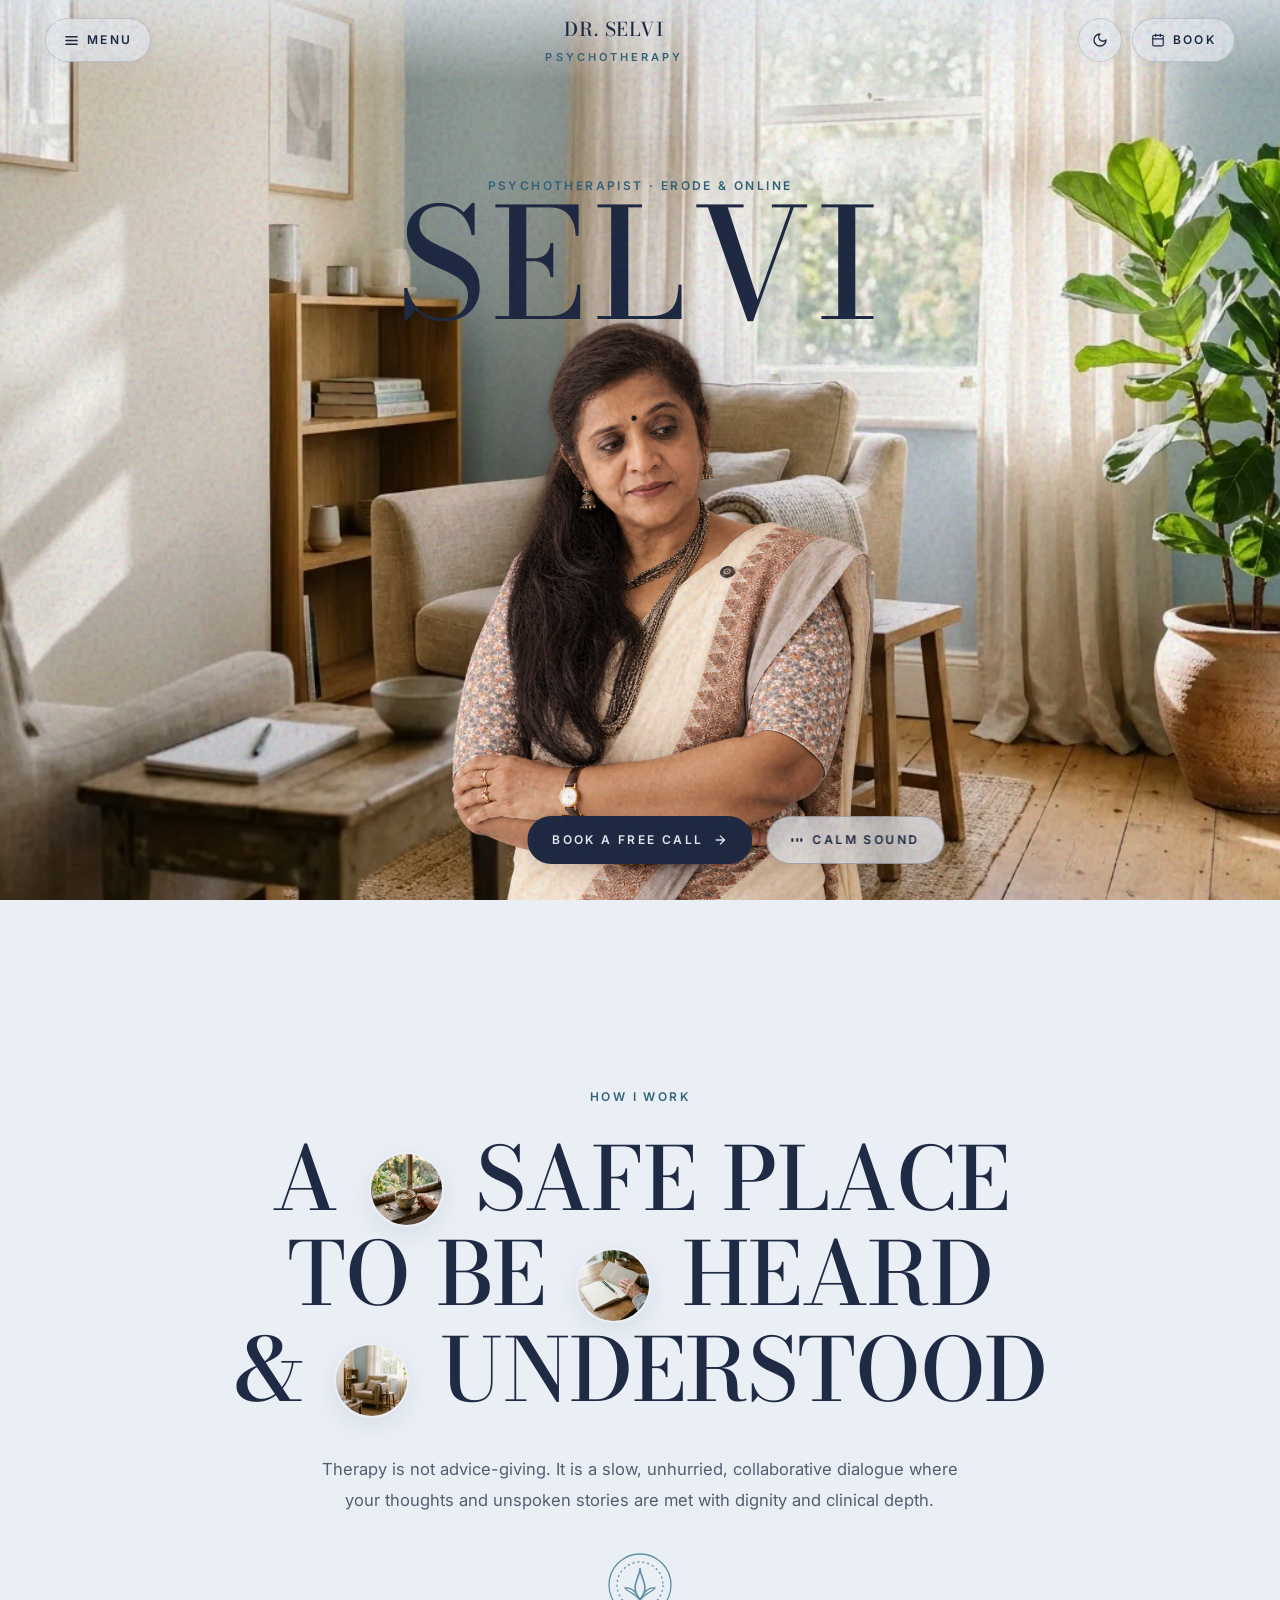
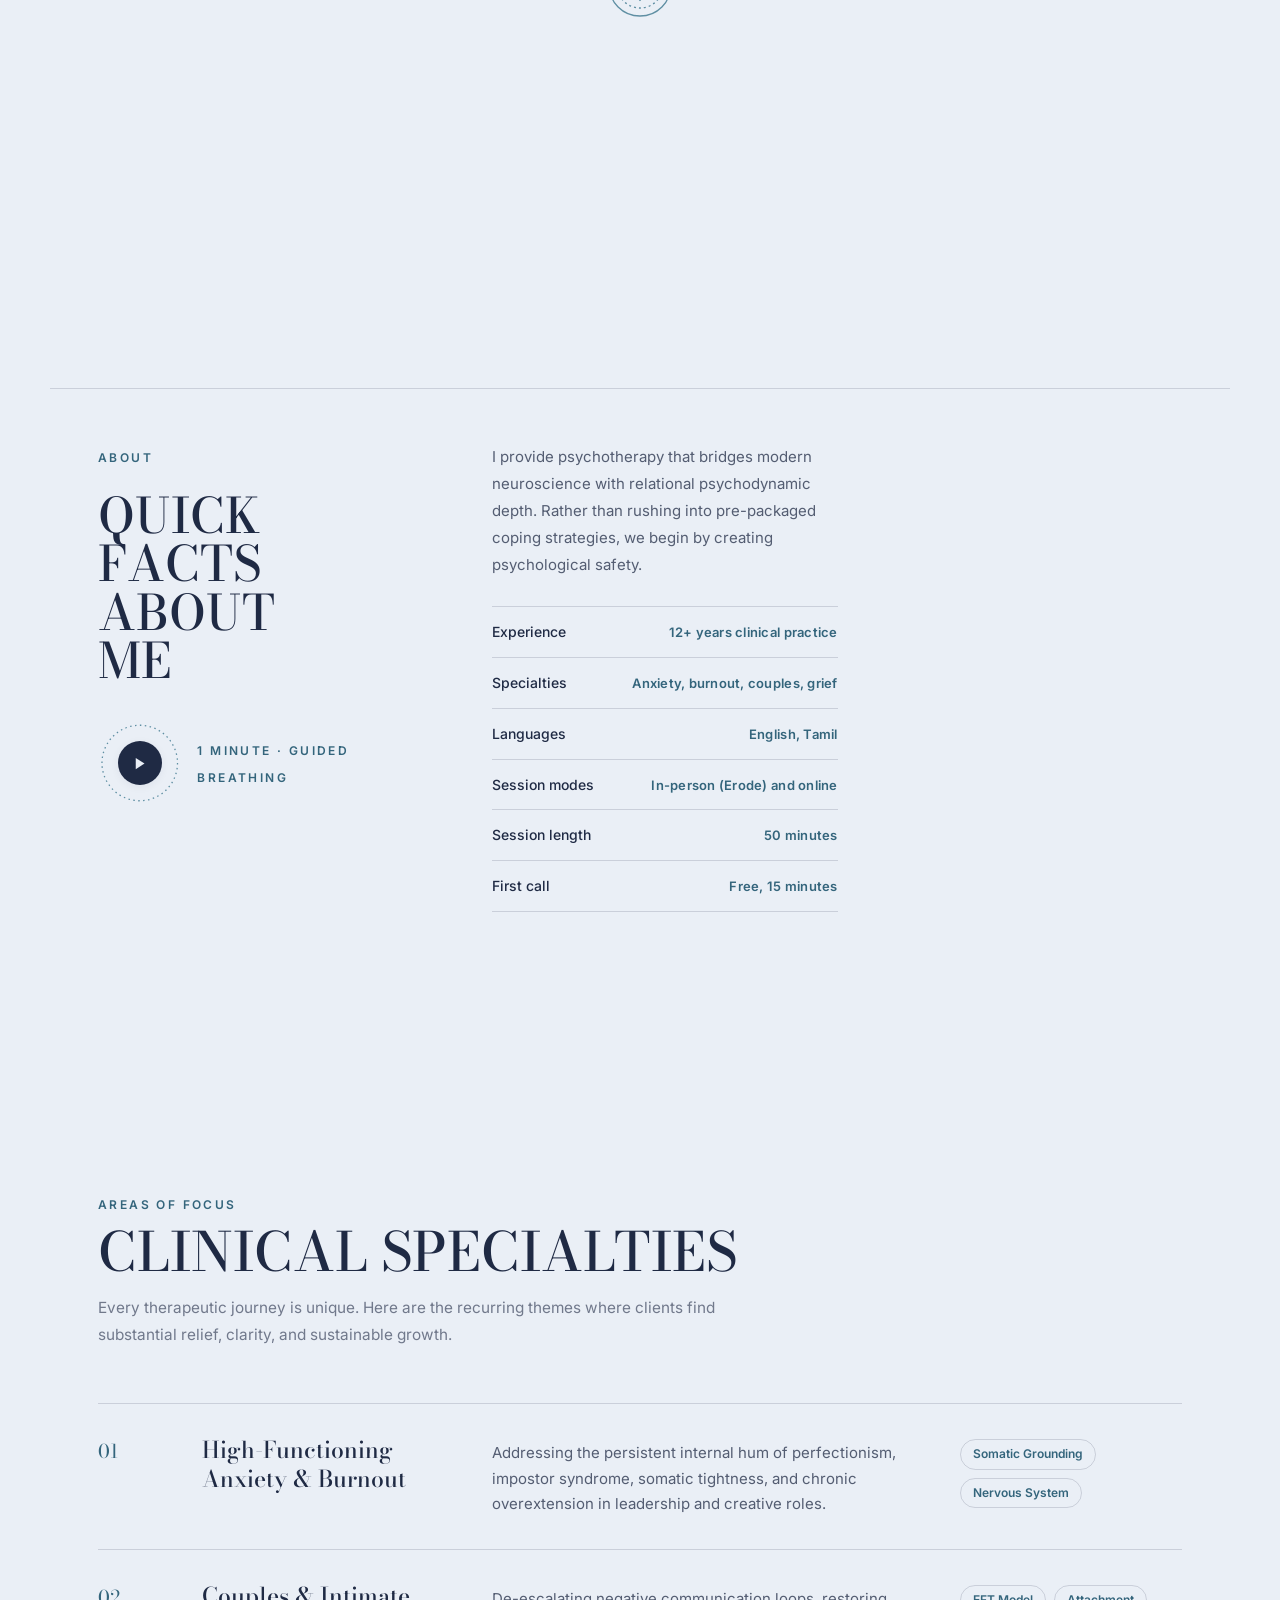
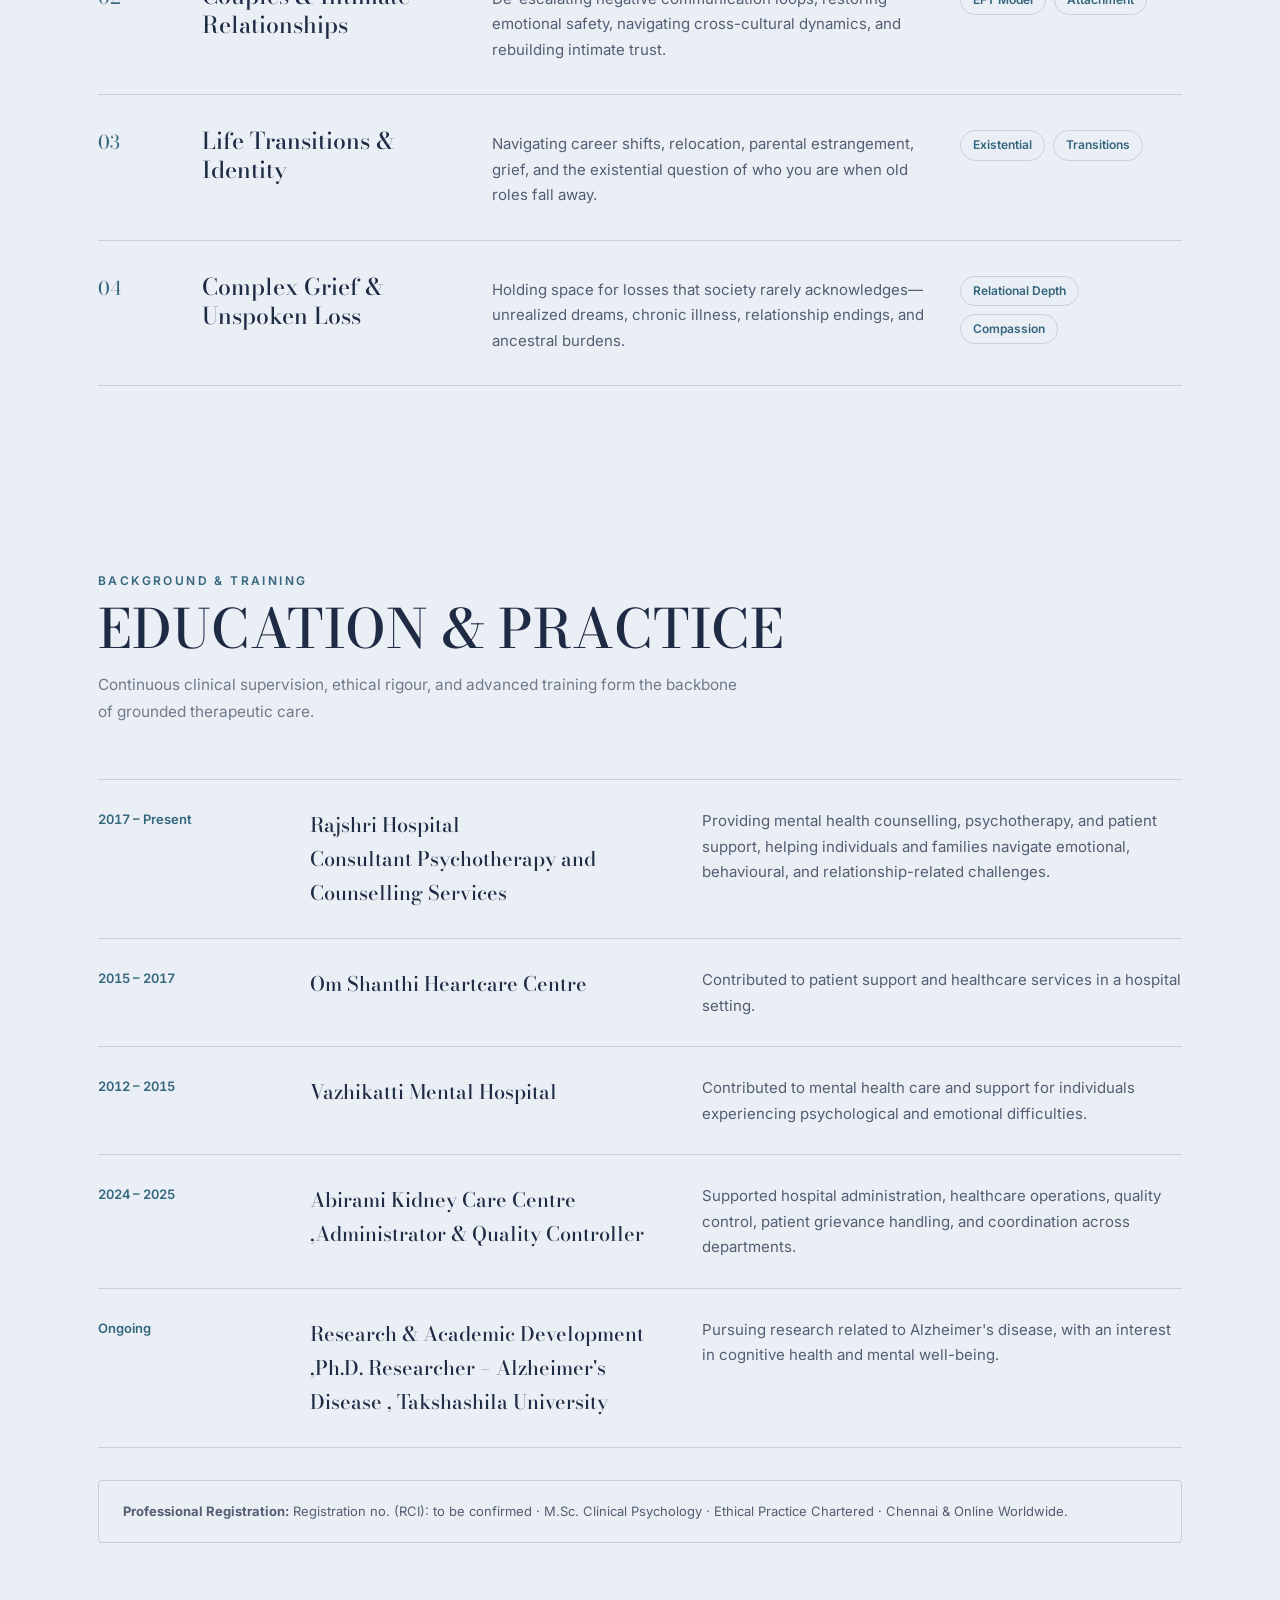
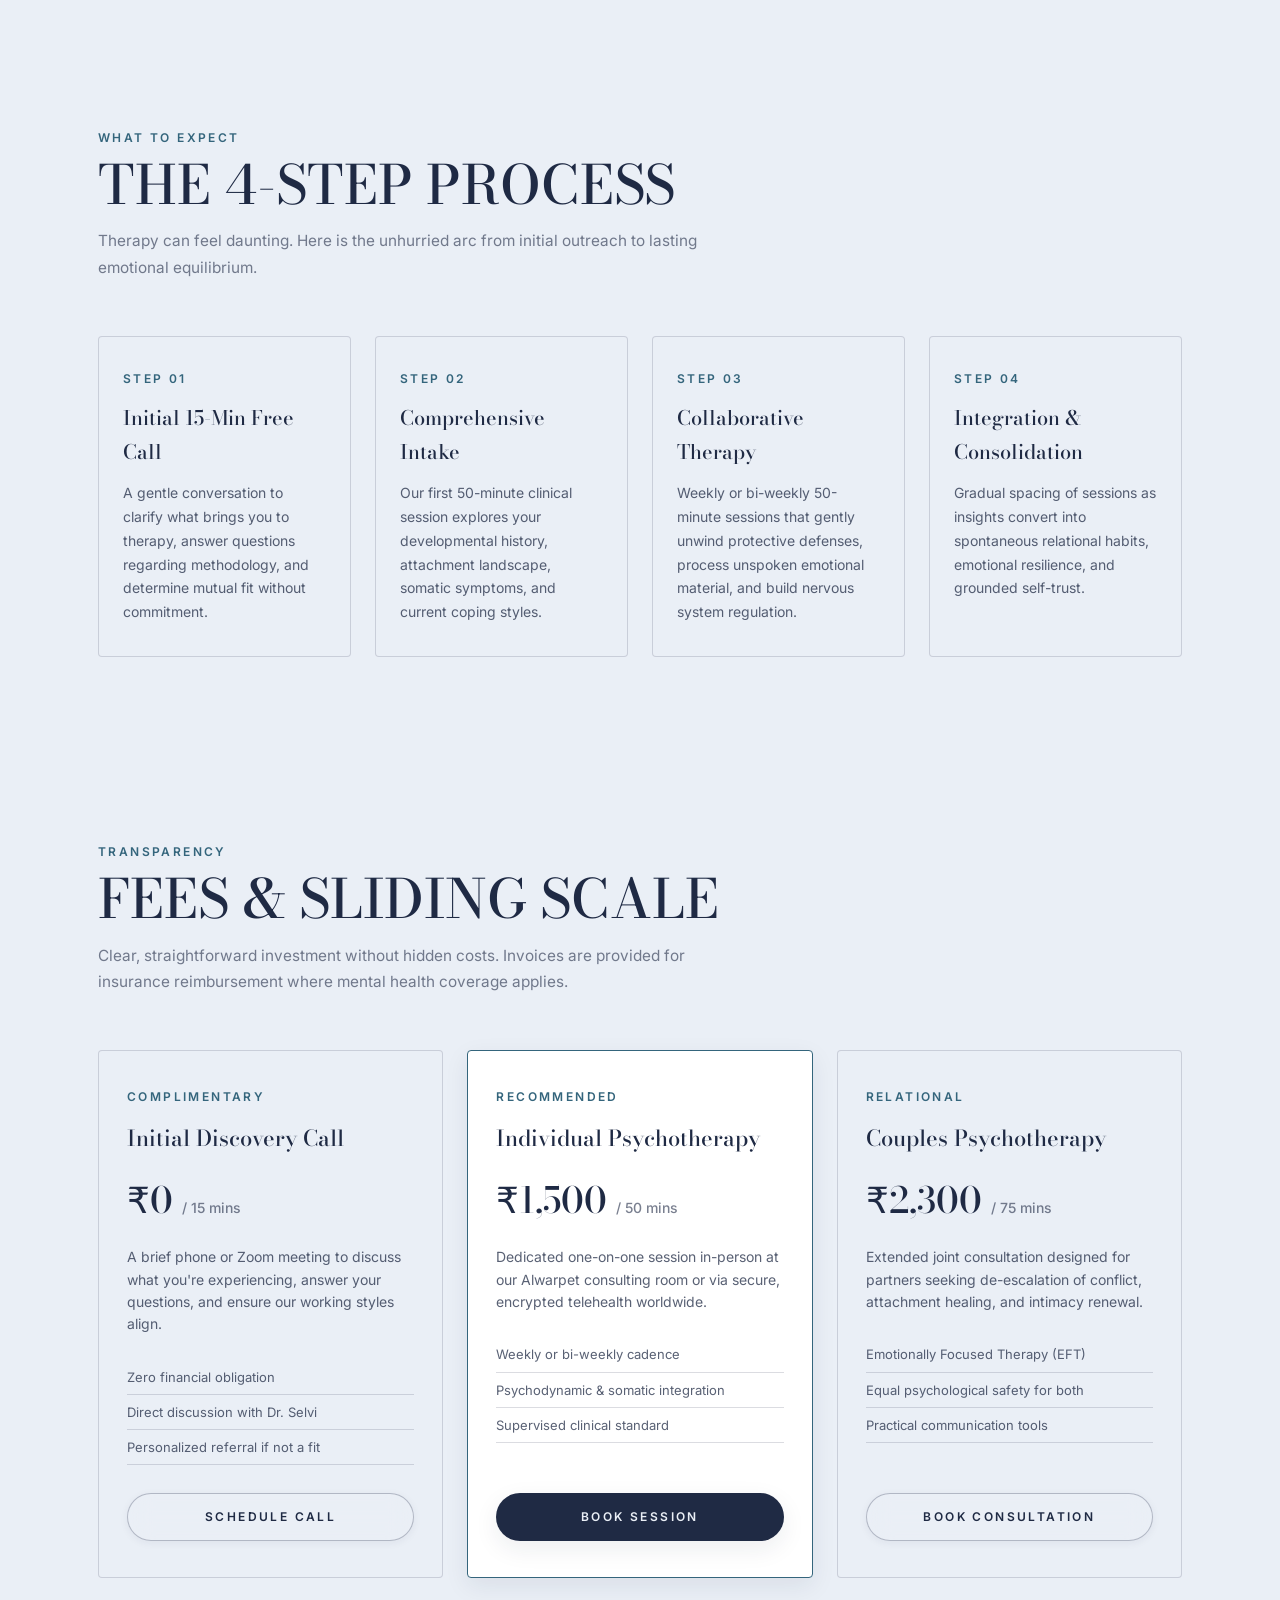
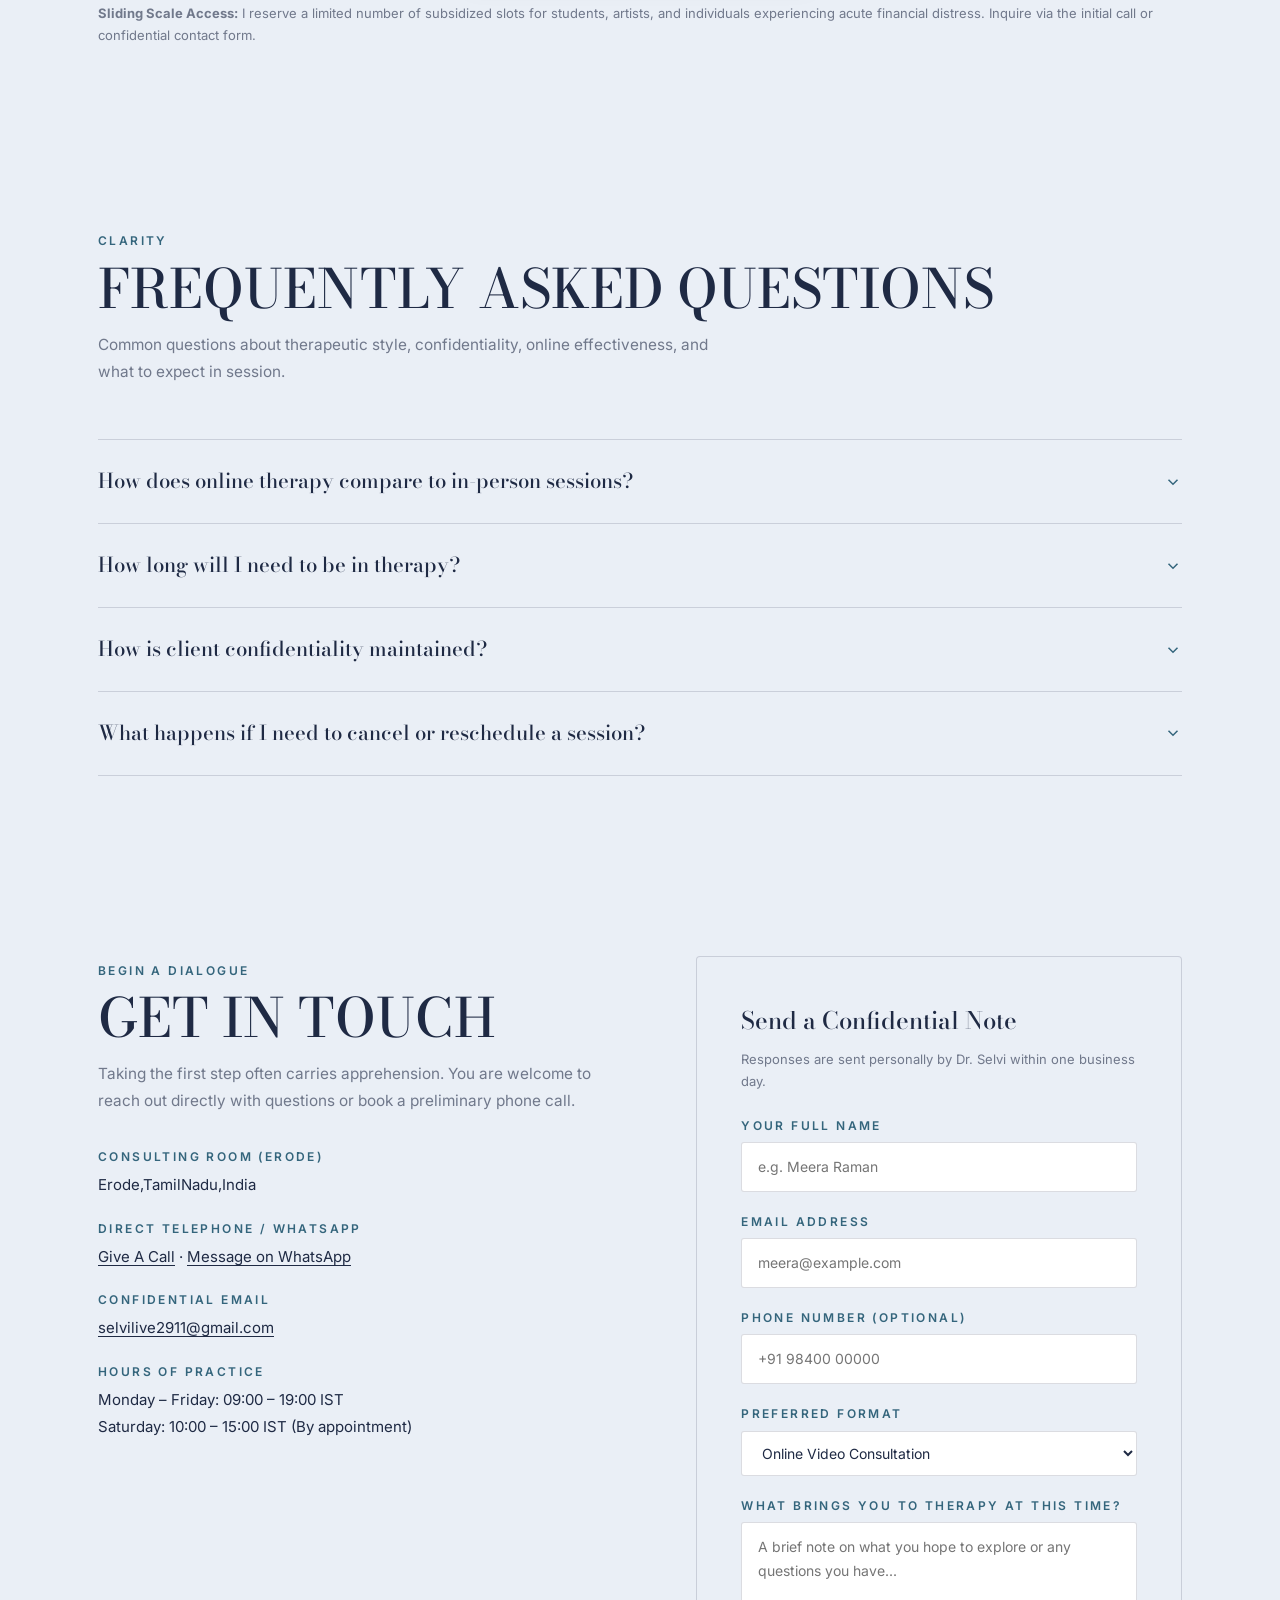
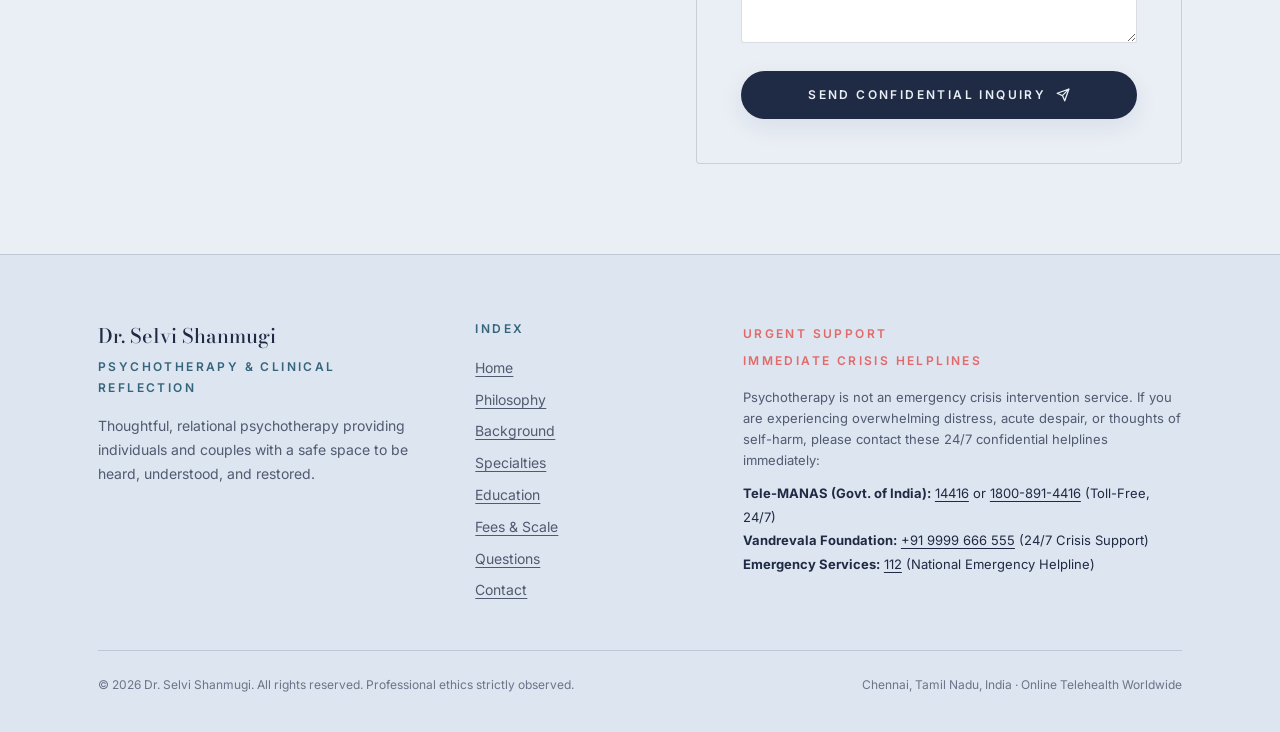
==== index.html @ 4a8eba1c "first commit" ====
<!doctype html>
<html lang="en" data-theme="light">
  <head>
    <meta charset="UTF-8" />
    <meta name="viewport" content="width=device-width, initial-scale=1.0, viewport-fit=cover" />
    <title>Dr. Selvi · Psychotherapy (Erode and Online)</title>
    <meta name="description" content="A quiet room to think out loud. Relational, contemplative psychotherapy in Erode and online worldwide. Dr. Selvi, M.Sc. Clinical Psychology." />
    <link rel="canonical" href="https://shanmugitherapy.com/" />
    
    <!-- Inline Flash-Prevention & No-JS Guard -->
    <script>
      (function() {
        try {
          var saved = localStorage.getItem('shanmugi_theme');
          var theme = saved || (window.matchMedia('(prefers-color-scheme: dark)').matches ? 'dark' : 'light');
          document.documentElement.setAttribute('data-theme', theme);
          document.documentElement.classList.add('js');
        } catch (e) {
          document.documentElement.setAttribute('data-theme', 'light');
          document.documentElement.classList.add('js');
        }
      })();
    </script>

    <!-- Theme Color Sync -->
    <meta name="theme-color" content="#EAEFF6" />

    <!-- Open Graph & Social Cards (Absolute URLs for Production Previewers) -->
    <meta property="og:title" content="Dr. Selvi · Psychotherapy (Erode &amp; Online)" />
    <meta property="og:description" content="A quiet room to think out loud. Psychotherapy in Erode and Online worldwide." />
    <meta property="og:type" content="website" />
    <meta property="og:url" content="https://shanmugitherapy.com/" />
    <meta property="og:image" content="https://shanmugitherapy.com/assets/images/hero-room.jpg" />
    <meta name="twitter:card" content="summary_large_image" />
    <meta name="twitter:title" content="Dr. Selvi · Psychotherapy (Erode &amp; Online)" />
    <meta name="twitter:description" content="A quiet room to think out loud. Psychotherapy in Erode and Online worldwide." />
    <meta name="twitter:image" content="https://shanmugitherapy.com/assets/images/hero-room.jpg" />

    <!-- High-Resolution SVG Favicon -->
    <link rel="icon" type="image/svg+xml" href="data:image/svg+xml,%3Csvg xmlns='http://www.w3.org/2000/svg' viewBox='0 0 64 64'%3E%3Crect width='64' height='64' rx='16' fill='%231F2A44'/%3E%3Ccircle cx='32' cy='32' r='20' stroke='%2334657C' stroke-width='2' fill='none'/%3E%3Cpath d='M32 18 C32 26 24 32 32 44 C40 32 32 26 32 18 Z' fill='%235F8FA3'/%3E%3C/svg%3E" />
    <link rel="manifest" href="manifest.json" />

    <!-- Typography: Bodoni Moda (Optical Size 11) & Inter -->
    <link rel="preconnect" href="https://fonts.googleapis.com" />
    <link rel="preconnect" href="https://fonts.gstatic.com" crossorigin />
    <link href="https://fonts.googleapis.com/css2?family=Bodoni+Moda:ital,opsz,wght@0,6..96,500;0,6..96,600;0,6..96,700;1,6..96,500&family=Inter:wght@400;500;600;700&display=swap" rel="stylesheet" />

    <!-- Main Mobile-First Editorial Stylesheet (Relative Path for Netlify & GitHub Pages) -->
    <link rel="stylesheet" href="css/style.css" />

    <!-- Schema.org JSON-LD Structured Data for MedicalBusiness / Physician -->
    <script type="application/ld+json">
    {
      "@context": "https://schema.org",
      "@type": ["MedicalBusiness", "Physician"],
      "name": "Dr. Selvi Shanmugi - Psychotherapy Practice",
      "image": "https://shanmugitherapy.com/assets/images/portrait-tall.jpg",
      "telephone": "+919840123456",
      "email": "dr.selvi@shanmugitherapy.com",
      "address": {
        "@type": "PostalAddress",
        "streetAddress": "Suite 4B, The Amethyst Enclave, TTK Road, Alwarpet",
        "addressLocality": "Chennai",
        "addressRegion": "Tamil Nadu",
        "postalCode": "600018",
        "addressCountry": "IN"
      },
      "priceRange": "$$",
      "medicalSpecialty": ["ClinicalPsychology", "Psychotherapy"],
      "openingHours": "Mo-Fr 09:00-19:00, Sa 10:00-15:00",
      "description": "Quiet wellness magazine editorial portfolio for Dr. Selvi Shanmugi, M.Sc. Clinical Psychology. Thoughtful psychotherapy in Chennai and online."
    }
    </script>
  </head>
  <body>
    <!-- Fixed Noise Texture Overlay (Disabled on mobile) -->
    <div class="site-grain-overlay" aria-hidden="true"></div>

    <!-- Accessibility Skip Link -->
    <a href="#main-content" class="skip-link">Skip to main content</a>

    <!-- Main Page Layout Wrapper -->
    <div class="site-wrapper" id="site-wrapper">

      <!-- ====================================================================
           1 · HERO VIEWPORT
           Nav and Bottom Actions are direct children of the viewport (never cropped)
           ==================================================================== -->
      <header class="hero-viewport" id="hero">
        
        <!-- Pinned Top Navigation (Always inside visible viewport) -->
        <nav class="hero-nav" aria-label="Primary Navigation">
          <a href="#menu-modal" class="hero-nav-btn js-open-menu" aria-label="Open Navigation Menu">
            <svg width="15" height="15" viewBox="0 0 24 24" fill="none" stroke="currentColor" stroke-width="2.2" stroke-linecap="round" aria-hidden="true">
              <line x1="3" y1="12" x2="21" y2="12"></line>
              <line x1="3" y1="6" x2="21" y2="6"></line>
              <line x1="3" y1="18" x2="21" y2="18"></line>
            </svg>
            <span>MENU</span>
          </a>

          <a href="#hero" class="hero-nav-brand" aria-label="Dr. Selvi Psychotherapy Home">
            <span class="brand-name">Dr. Selvi</span>
            <span class="brand-sub">PSYCHOTHERAPY</span>
          </a>

          <div class="hero-nav-right">
            <!-- Dark Mode Toggle Button -->
            <button class="theme-toggle-btn js-theme-toggle" aria-label="Toggle Dark Paper Mode" title="Toggle theme">
              <svg width="16" height="16" viewBox="0 0 24 24" fill="none" stroke="currentColor" stroke-width="2" stroke-linecap="round" stroke-linejoin="round" aria-hidden="true">
                <path d="M12 3a6 6 0 0 0 9 9 9 9 0 1 1-9-9Z"></path>
              </svg>
            </button>

            <!-- Book Consultation Trigger -->
            <a href="#booking-modal" class="hero-nav-btn js-open-booking" aria-label="Schedule a Consultation">
              <svg width="14" height="14" viewBox="0 0 24 24" fill="none" stroke="currentColor" stroke-width="2" stroke-linecap="round" stroke-linejoin="round" aria-hidden="true">
                <rect width="18" height="18" x="3" y="4" rx="2" ry="2"></rect>
                <line x1="16" y1="2" x2="16" y2="6"></line>
                <line x1="8" y1="2" x2="8" y2="6"></line>
                <line x1="3" y1="10" x2="21" y2="10"></line>
              </svg>
              <span>BOOK</span>
            </a>
          </div>
        </nav>

        <!-- Art-Directed Stage (2688:1520 Ratio, Three Layers Only) -->
        <div class="hero-stage" id="hero-stage">
          
          <!-- Layer 1: Background Room Photo + Bottom Melt Gradient -->
          <div class="hero-photo-layer" id="hero-photo">
            <picture class="hero-bg-picture">
              <!-- Mobile WebP crops (480w, 768w) with explicit sizes for maximum performance -->
              <source
                media="(max-width: 768px)"
                type="image/webp"
                srcset="assets/images/hero-room-480.webp 480w, assets/images/hero-room-mobile.webp 768w"
                sizes="(max-width: 480px) 100vw, 100vw"
              />
              <!-- Mobile JPEG fallbacks (480w, 768w) with explicit sizes -->
              <source
                media="(max-width: 768px)"
                type="image/jpeg"
                srcset="assets/images/hero-room-480.jpg 480w, assets/images/hero-room-mobile.jpg 768w"
                sizes="(max-width: 480px) 100vw, 100vw"
              />
              <!-- Modern desktop WebP format (96KB vs 744KB JPEG) -->
              <source
                type="image/webp"
                srcset="assets/images/hero-room.webp 1376w"
                sizes="100vw"
              />
              <!-- Responsive desktop & mobile JPEG fallback with srcset and sizes -->
              <img
                src="assets/images/hero-room.jpg"
                srcset="assets/images/hero-room-480.jpg 480w, assets/images/hero-room-mobile.jpg 768w, assets/images/hero-room.jpg 1376w"
                sizes="(max-width: 480px) 100vw, (max-width: 768px) 100vw, 100vw"
                alt="Quiet, sunlit psychotherapy consulting room in Chennai with morning light, linen curtains and plants"
                class="hero-bg-img"
                id="hero-bg-img"
                width="2688"
                height="1520"
                fetchpriority="high"
                decoding="async"
              />
            </picture>
            <!-- Paper-coloured gradient layer that melts into paper on scroll -->
            <div class="hero-melt-gradient" id="hero-melt-gradient" aria-hidden="true"></div>
          </div>

          <!-- Layer 2: Title Block (Top 19%, Centered) -->
          <div class="hero-title-block" id="hero-title-block">
            <span class="hero-title-label">PSYCHOTHERAPIST · ERODE &amp; ONLINE</span>
            <h1 class="hero-display-title" id="hero-title" aria-label="Selvi">
              <span class="hero-char" aria-hidden="true" style="--i:0">S</span><span class="hero-char" aria-hidden="true" style="--i:1">E</span><span class="hero-char" aria-hidden="true" style="--i:2">L</span><span class="hero-char" aria-hidden="true" style="--i:3">V</span><span class="hero-char" aria-hidden="true" style="--i:4">I</span>
            </h1>
          </div>

          <!-- Layer 3: Therapist Cut-out (Left 30%, Top 32%, Width 40% - Using gg.png) -->
          <div class="hero-cutout-layer" id="hero-cutout">
            <picture>
              <source media="(max-width: 760px)" srcset="assets/images/ggg1.png" type="image/png" />
              <source srcset="assets/images/ggg1.png" type="image/png" />
              <img
                src="assets/images/ggg1.png"
                alt="Portrait cut-out of Dr. Selvi seated thoughtfully in her consulting room"
                class="hero-cutout-img"
                id="hero-cutout-img"
                width="801"
                height="967"
                fetchpriority="high"
                onerror="this.onerror=null; this.src='assets/images/ggg1.png';"
              />
            </picture>
          </div>

        </div>

        <!-- Pinned Bottom Actions (Outside stage, siblings inside hero-viewport) -->
        <div class="hero-bottom-actions" id="hero-bottom-actions">
          <a href="#booking-modal" class="btn btn-primary js-open-booking hero-btn-center">
            <span>BOOK A FREE CALL</span>
            <svg width="14" height="14" viewBox="0 0 24 24" fill="none" stroke="currentColor" stroke-width="2.2" stroke-linecap="round" stroke-linejoin="round" aria-hidden="true">
              <path d="M5 12h14"></path>
              <path d="m12 5 7 7-7 7"></path>
            </svg>
          </a>
          <!-- Ambient Sound Button (Opt-in: never autoplay. Desktop button; on phone dock handles it) -->
          <button class="btn btn-secondary btn-calm-sound js-toggle-sound" aria-label="Play peaceful ambient soundscape" title="Play soothing ambient sound">
            <span class="audio-soundwave" aria-hidden="true">
              <span></span>
              <span></span>
              <span></span>
            </span>
            <span class="btn-calm-label">CALM SOUND</span>
          </button>
        </div>
      </header>

      <!-- Main Content Flow -->
      <main id="main-content">

        <!-- ==================================================================
             2 · STATEMENT (Full Viewport, Centred)
             ================================================================== -->
        <section class="statement-viewport" id="statement" aria-label="Statement of Practice">
          <div class="statement-inner">
            <div class="statement-label">
              <span class="label-caps">HOW I WORK</span>
              <h2 class="sr-only">How I Work</h2>
            </div>

            <!-- Uppercase Bodoni Lines with 0.86em Inline Round Photo Pills -->
            <div class="statement-quote-lines" id="stmt-quote" aria-label="A safe place to be heard and understood">
              <div class="statement-line">
                <span class="stmt-text-part" data-text="A">A</span>
                <span class="pill-photo-inline" aria-hidden="true">
                  <img src="assets/images/pill-teacup.jpg" alt="Herbal tea cup by a sunlit window" width="400" height="400" loading="lazy" />
                </span>
                <span class="stmt-text-part" data-text="SAFE PLACE">SAFE PLACE</span>
              </div>
              <div class="statement-line">
                <span class="stmt-text-part" data-text="TO BE">TO BE</span>
                <span class="pill-photo-inline" aria-hidden="true">
                  <img src="assets/images/pill-journal.jpg" alt="Mindfulness journal and fountain pen" width="400" height="400" loading="lazy" />
                </span>
                <span class="stmt-text-part" data-text="HEARD">HEARD</span>
              </div>
              <div class="statement-line">
                <span class="stmt-text-part" data-text="&">&</span>
                <span class="pill-photo-inline" aria-hidden="true">
                  <img src="assets/images/hero-room.jpg" alt="Quiet consulting room" width="400" height="400" loading="lazy" />
                </span>
                <span class="stmt-text-part" data-text="UNDERSTOOD">UNDERSTOOD</span>
              </div>
            </div>

            <p class="statement-caption reveal-fade" id="stmt-caption">
              Therapy is not advice-giving. It is a slow, unhurried, collaborative dialogue where your thoughts and unspoken stories are met with dignity and clinical depth.
            </p>

            <!-- 66px Sea Line Emblem: Double Ring (outer solid, inner dashed) with Lotus Leaf -->
            <div class="emblem-wrapper" id="stmt-emblem">
              <svg class="emblem-ring" viewBox="0 0 66 66" fill="none" stroke="currentColor" stroke-width="1.3" aria-hidden="true">
                <circle cx="33" cy="33" r="31" />
                <circle cx="33" cy="33" r="23" stroke-dasharray="2 3" />
                <path d="M33 16 C33 26 22 34 33 48 C44 34 33 26 33 16 Z" stroke-width="1.6" />
                <path d="M33 48 C27 40 20 40 18 36 C24 35 29 39 33 48 Z" />
                <path d="M33 48 C39 40 46 40 48 36 C42 35 37 39 33 48 Z" />
              </svg>
            </div>
          </div>
        </section>

        <!-- ==================================================================
             3 · QUICK FACTS (Full Viewport, 1180px Column, 3 Columns)
             ================================================================== -->
        <section class="facts-viewport" id="quick-facts" aria-labelledby="facts-title">
          <div class="editorial-container facts-container">
            <div class="facts-grid">
              
              <!-- Left Column: Label, QUICK FACTS ABOUT ME, 84px Play Badge, Caption -->
              <div class="facts-col-left" id="facts-col-left">
                <span class="label-caps">ABOUT</span>
                <h2 class="facts-display-title" id="facts-title" aria-label="Quick facts about me">
                  <span class="word-line" data-text="QUICK">QUICK</span>
                  <span class="word-line" data-text="FACTS">FACTS</span>
                  <span class="word-line" data-text="ABOUT">ABOUT</span>
                  <span class="word-line" data-text="ME">ME</span>
                </h2>

                <div class="breathing-badge-container">
                  <button class="badge-dial-btn" id="start-breathing-badge" aria-label="Open 1-Minute Guided Somatic Breathing Exercise">
                    <!-- 84px Badge with 48 Radial Ticks turning once every 16s -->
                    <svg class="dial-ticks-svg" viewBox="0 0 84 84" fill="none" stroke="currentColor" stroke-width="1.3" aria-hidden="true">
                      <circle cx="42" cy="42" r="38" stroke-dasharray="1.5 3.47" />
                    </svg>
                    <div class="badge-center-play">
                      <svg width="15" height="15" viewBox="0 0 24 24" fill="currentColor" aria-hidden="true">
                        <polygon points="6 3 20 12 6 21 6 3"></polygon>
                      </svg>
                    </div>
                  </button>
                  <div class="badge-caption-box">
                    <span class="badge-caption-label">1 MINUTE · GUIDED BREATHING</span>
                  </div>
                </div>
              </div>

              <!-- Middle Column: 15px Bio Paragraph & Facts Table -->
              <div class="facts-col-middle" id="facts-col-middle">
                <p class="facts-bio-text">
                  I provide psychotherapy that bridges modern neuroscience with relational psychodynamic depth. Rather than rushing into pre-packaged coping strategies, we begin by creating psychological safety.
                </p>

                <div class="facts-table" role="table" aria-label="Practice Quick Facts">
                  <div class="facts-row" role="row">
                    <span class="facts-row-label" role="rowheader">Experience</span>
                    <span class="facts-row-val" role="cell">12+ years clinical practice</span>
                  </div>
                  <div class="facts-row" role="row">
                    <span class="facts-row-label" role="rowheader">Specialties</span>
                    <span class="facts-row-val" role="cell">Anxiety, burnout, couples, grief</span>
                  </div>
                  <div class="facts-row" role="row">
                    <span class="facts-row-label" role="rowheader">Languages</span>
                    <span class="facts-row-val" role="cell">English, Tamil</span>
                  </div>
                  <div class="facts-row" role="row">
                    <span class="facts-row-label" role="rowheader">Session modes</span>
                    <span class="facts-row-val" role="cell">In-person (Erode) and online</span>
                  </div>
                  <div class="facts-row" role="row">
                    <span class="facts-row-label" role="rowheader">Session length</span>
                    <span class="facts-row-val" role="cell">50 minutes</span>
                  </div>
                  <div class="facts-row" role="row">
                    <span class="facts-row-label" role="rowheader">First call</span>
                    <span class="facts-row-val" role="cell">Free, 15 minutes</span>
                  </div>
                </div>
              </div>

              <!-- Right Column: Tall 2:3 Portrait with Scroll Parallax (±7%) -->
              <div class="facts-col-right" id="facts-col-right">
                <div class="portrait-frame-2x3" id="facts-portrait-frame">
                  <picture class="facts-portrait-picture">
                    <source
                      media="(max-width: 768px)"
                      type="image/jpeg"
                      srcset="assets/images/mm.jpeg 450w"
                      sizes="(max-width: 768px) 100vw, 440px"
                    />
                    <source
                      type="image/webp"
                      srcset="assets/images/mm.jpeg 450w, assets/images/mm.jpeg 848w"
                      sizes="(max-width: 768px) 100vw, (max-width: 1024px) 50vw, 440px"
                    />
                    <img
                      src="assets/images/mm.jpeg"
                      srcset="assets/images/mm.jpeg 450w, assets/images/mm.jpeg 848w"
                      sizes="(max-width: 768px) 100vw, (max-width: 1024px) 50vw, 440px"
                      alt="Dr. Selvi Shanmugi seated in her tranquil consulting library in Erode"
                      class="portrait-img-2x3"
                      id="facts-portrait-img"
                      width="848"
                      height="1272"
                      loading="lazy"
                      decoding="async"
                    />
                  </picture>
                </div>
              </div>

            </div>
          </div>
        </section>

        <!-- ==================================================================
             4 · CLINICAL SPECIALTIES
             ================================================================== -->
        <section class="editorial-section" id="specialties" aria-labelledby="specialties-title">
          <div class="editorial-container">
            <div class="section-header-editorial reveal-fade">
              <span class="label-caps">AREAS OF FOCUS</span>
              <h2 class="section-headline" id="specialties-title">CLINICAL SPECIALTIES</h2>
              <p class="section-subtext">
                Every therapeutic journey is unique. Here are the recurring themes where clients find substantial relief, clarity, and sustainable growth.
              </p>
            </div>

            <div class="specialties-list">
              
              <article class="specialty-item reveal-fade">
                <span class="specialty-num">01</span>
                <h3 class="specialty-title">High-Functioning Anxiety & Burnout</h3>
                <p class="specialty-body">
                  Addressing the persistent internal hum of perfectionism, impostor syndrome, somatic tightness, and chronic overextension in leadership and creative roles.
                </p>
                <div class="specialty-tags">
                  <span class="specialty-tag">Somatic Grounding</span>
                  <span class="specialty-tag">Nervous System</span>
                </div>
              </article>

              <article class="specialty-item reveal-fade">
                <span class="specialty-num">02</span>
                <h3 class="specialty-title">Couples & Intimate Relationships</h3>
                <p class="specialty-body">
                  De-escalating negative communication loops, restoring emotional safety, navigating cross-cultural dynamics, and rebuilding intimate trust.
                </p>
                <div class="specialty-tags">
                  <span class="specialty-tag">EFT Model</span>
                  <span class="specialty-tag">Attachment</span>
                </div>
              </article>

              <article class="specialty-item reveal-fade">
                <span class="specialty-num">03</span>
                <h3 class="specialty-title">Life Transitions & Identity</h3>
                <p class="specialty-body">
                  Navigating career shifts, relocation, parental estrangement, grief, and the existential question of who you are when old roles fall away.
                </p>
                <div class="specialty-tags">
                  <span class="specialty-tag">Existential</span>
                  <span class="specialty-tag">Transitions</span>
                </div>
              </article>

              <article class="specialty-item reveal-fade">
                <span class="specialty-num">04</span>
                <h3 class="specialty-title">Complex Grief & Unspoken Loss</h3>
                <p class="specialty-body">
                  Holding space for losses that society rarely acknowledges—unrealized dreams, chronic illness, relationship endings, and ancestral burdens.
                </p>
                <div class="specialty-tags">
                  <span class="specialty-tag">Relational Depth</span>
                  <span class="specialty-tag">Compassion</span>
                </div>
              </article>

            </div>
          </div>
        </section>

        <!-- ==================================================================
             5 · EDUCATION, CREDENTIALS & PRACTICE
             ================================================================== -->
        <section class="editorial-section" id="credentials" aria-labelledby="credentials-title">
          <div class="editorial-container">
            <div class="section-header-editorial reveal-fade">
              <span class="label-caps">BACKGROUND & TRAINING</span>
              <h2 class="section-headline" id="credentials-title">EDUCATION & PRACTICE</h2>
              <p class="section-subtext">
                Continuous clinical supervision, ethical rigour, and advanced training form the backbone of grounded therapeutic care.
              </p>
            </div>

            <div class="timeline-list">
              
              <div class="timeline-row reveal-fade">
                <span class="timeline-year">2017 – Present</span>
                <h3 class="timeline-title">Rajshri Hospital <p>Consultant Psychotherapy and Counselling Services</p></h3>
                <p class="timeline-desc">
                  Providing mental health counselling, psychotherapy, and patient support, helping individuals and families navigate emotional, behavioural, and relationship-related challenges. </p>
              </div>

              <div class="timeline-row reveal-fade">
                <span class="timeline-year">2015 – 2017</span>
                <h3 class="timeline-title">Om Shanthi Heartcare Centre </h3>
                <p class="timeline-desc">Contributed to patient support and healthcare services in a hospital setting.
                </p>
              </div>

              <div class="timeline-row reveal-fade">
                <span class="timeline-year">2012 – 2015</span>
                <h3 class="timeline-title">Vazhikatti Mental Hospital</h3>
                <p class="timeline-desc">
                 Contributed to mental health care and support for individuals experiencing psychological and emotional difficulties.
                </p>
              </div>

              <div class="timeline-row reveal-fade">
                <span class="timeline-year">2024 – 2025</span>
                <h3 class="timeline-title">Abirami Kidney Care Centre ,Administrator & Quality Controller </h3>
                <p class="timeline-desc">
                 Supported hospital administration, healthcare operations, quality control, patient grievance handling, and coordination across departments.
                </p>
              </div>

              <div class="timeline-row reveal-fade">
                <span class="timeline-year">Ongoing</span>
                <h3 class="timeline-title">Research & Academic Development ,Ph.D. Researcher – Alzheimer's Disease ,
Takshashila University</h3>
                <p class="timeline-desc">
                  Pursuing research related to Alzheimer's disease, with an interest in cognitive health and mental well-being.
              </div>

            </div>

            <!-- Registration number line placeholder clearly marked to be confirmed -->
            <div class="credentials-disclaimer reveal-fade">
              <strong>Professional Registration:</strong> Registration no. (RCI): <!-- TODO: confirm with Dr. Selvi --> to be confirmed · M.Sc. Clinical Psychology · Ethical Practice Chartered · Chennai & Online Worldwide.
            </div>
          </div>
        </section>

        <!-- ==================================================================
             6 · 4-STEP PROCESS
             ================================================================== -->
        <section class="editorial-section" id="how-it-works" aria-labelledby="process-title">
          <div class="editorial-container">
            <div class="section-header-editorial reveal-fade">
              <span class="label-caps">WHAT TO EXPECT</span>
              <h2 class="section-headline" id="process-title">THE 4-STEP PROCESS</h2>
              <p class="section-subtext">
                Therapy can feel daunting. Here is the unhurried arc from initial outreach to lasting emotional equilibrium.
              </p>
            </div>

            <div class="process-grid">
              
              <div class="process-step-card reveal-fade">
                <div class="process-step-num">Step 01</div>
                <h3 class="process-step-title">Initial 15-Min Free Call</h3>
                <p class="process-step-body">
                  A gentle conversation to clarify what brings you to therapy, answer questions regarding methodology, and determine mutual fit without commitment.
                </p>
              </div>

              <div class="process-step-card reveal-fade">
                <div class="process-step-num">Step 02</div>
                <h3 class="process-step-title">Comprehensive Intake</h3>
                <p class="process-step-body">
                  Our first 50-minute clinical session explores your developmental history, attachment landscape, somatic symptoms, and current coping styles.
                </p>
              </div>

              <div class="process-step-card reveal-fade">
                <div class="process-step-num">Step 03</div>
                <h3 class="process-step-title">Collaborative Therapy</h3>
                <p class="process-step-body">
                  Weekly or bi-weekly 50-minute sessions that gently unwind protective defenses, process unspoken emotional material, and build nervous system regulation.
                </p>
              </div>

              <div class="process-step-card reveal-fade">
                <div class="process-step-num">Step 04</div>
                <h3 class="process-step-title">Integration & Consolidation</h3>
                <p class="process-step-body">
                  Gradual spacing of sessions as insights convert into spontaneous relational habits, emotional resilience, and grounded self-trust.
                </p>
              </div>

            </div>
          </div>
        </section>

        <!-- ==================================================================
             7 · FEES & SLIDING SCALE
             ================================================================== -->
        <section class="editorial-section" id="fees" aria-labelledby="fees-title">
          <div class="editorial-container">
            <div class="section-header-editorial reveal-fade">
              <span class="label-caps">TRANSPARENCY</span>
              <h2 class="section-headline" id="fees-title">FEES & SLIDING SCALE</h2>
              <p class="section-subtext">
                Clear, straightforward investment without hidden costs. Invoices are provided for insurance reimbursement where mental health coverage applies.
              </p>
            </div>

            <div class="fees-grid">
              
              <div class="fee-card reveal-fade">
                <span class="fee-badge">COMPLIMENTARY</span>
                <h3 class="fee-title">Initial Discovery Call</h3>
                <div class="fee-amount">₹0 <span class="fee-period">/ 15 mins</span></div>
                <p class="fee-desc">
                  A brief phone or Zoom meeting to discuss what you're experiencing, answer your questions, and ensure our working styles align.
                </p>
                <ul class="fee-perks">
                  <li>Zero financial obligation</li>
                  <li>Direct discussion with Dr. Selvi</li>
                  <li>Personalized referral if not a fit</li>
                </ul>
                <a href="#booking-modal" class="btn btn-secondary js-open-booking" style="width: 100%; margin-top: auto;">Schedule Call</a>
              </div>

              <div class="fee-card fee-card-featured reveal-fade">
                <span class="fee-badge fee-badge-accent">RECOMMENDED</span>
                <h3 class="fee-title">Individual Psychotherapy</h3>
                <div class="fee-amount">₹1,500 <span class="fee-period">/ 50 mins</span></div>
                <p class="fee-desc">
                  Dedicated one-on-one session in-person at our Alwarpet consulting room or via secure, encrypted telehealth worldwide.
                </p>
                <ul class="fee-perks">
                  <li>Weekly or bi-weekly cadence</li>
                  <li>Psychodynamic & somatic integration</li>
                  <li>Supervised clinical standard</li>
                </ul>
                <a href="#booking-modal" class="btn btn-primary js-open-booking" style="width: 100%; margin-top: auto;">Book Session</a>
              </div>

              <div class="fee-card reveal-fade">
                <span class="fee-badge">RELATIONAL</span>
                <h3 class="fee-title">Couples Psychotherapy</h3>
                <div class="fee-amount">₹2,300 <span class="fee-period">/ 75 mins</span></div>
                <p class="fee-desc">
                  Extended joint consultation designed for partners seeking de-escalation of conflict, attachment healing, and intimacy renewal.
                </p>
                <ul class="fee-perks">
                  <li>Emotionally Focused Therapy (EFT)</li>
                  <li>Equal psychological safety for both</li>
                  <li>Practical communication tools</li>
                </ul>
                <a href="#booking-modal" class="btn btn-secondary js-open-booking" style="width: 100%; margin-top: auto;">Book Consultation</a>
              </div>

            </div>

            <div class="sliding-scale-note reveal-fade">
              <strong>Sliding Scale Access:</strong> I reserve a limited number of subsidized slots for students, artists, and individuals experiencing acute financial distress. Inquire via the initial call or confidential contact form.
            </div>
          </div>
        </section>

        <!-- ==================================================================
             8 · FREQUENTLY ASKED QUESTIONS
             ================================================================== -->
        <section class="editorial-section" id="faqs" aria-labelledby="faqs-title">
          <div class="editorial-container">
            <div class="section-header-editorial reveal-fade">
              <span class="label-caps">CLARITY</span>
              <h2 class="section-headline" id="faqs-title">FREQUENTLY ASKED QUESTIONS</h2>
              <p class="section-subtext">
                Common questions about therapeutic style, confidentiality, online effectiveness, and what to expect in session.
              </p>
            </div>

            <div class="faq-accordion">
              
              <details class="faq-item reveal-fade">
                <summary class="faq-trigger">
                  <span>How does online therapy compare to in-person sessions?</span>
                  <svg class="faq-icon-arrow" viewBox="0 0 24 24" fill="none" stroke="currentColor" stroke-width="2" aria-hidden="true">
                    <polyline points="6 9 12 15 18 9"></polyline>
                  </svg>
                </summary>
                <div class="faq-content">
                  <div class="faq-answer-inner">
                    Clinical studies and client experience demonstrate that online psychotherapy delivers comparable therapeutic depth and outcomes for most clients when conducted in a quiet, confidential space. Many clients find it easier to integrate somatic awareness into their everyday home environment.
                  </div>
                </div>
              </details>

              <details class="faq-item reveal-fade">
                <summary class="faq-trigger">
                  <span>How long will I need to be in therapy?</span>
                  <svg class="faq-icon-arrow" viewBox="0 0 24 24" fill="none" stroke="currentColor" stroke-width="2" aria-hidden="true">
                    <polyline points="6 9 12 15 18 9"></polyline>
                  </svg>
                </summary>
                <div class="faq-content">
                  <div class="faq-answer-inner">
                    Therapy duration is collaborative and customized. Some individuals seek short-term counseling (8 to 14 sessions) focused on a specific life transition, while others choose open-ended psychodynamic exploration to address deeply rooted emotional patterns. We periodically review our progress together.
                  </div>
                </div>
              </details>

              <details class="faq-item reveal-fade">
                <summary class="faq-trigger">
                  <span>How is client confidentiality maintained?</span>
                  <svg class="faq-icon-arrow" viewBox="0 0 24 24" fill="none" stroke="currentColor" stroke-width="2" aria-hidden="true">
                    <polyline points="6 9 12 15 18 9"></polyline>
                  </svg>
                </summary>
                <div class="faq-content">
                  <div class="faq-answer-inner">
                    Everything shared in session is held under strict professional confidentiality in accordance with clinical psychology ethics. Information is never disclosed to family members, employers, or third parties except in rare cases where there is an imminent risk of serious physical harm to yourself or others.
                  </div>
                </div>
              </details>

              <details class="faq-item reveal-fade">
                <summary class="faq-trigger">
                  <span>What happens if I need to cancel or reschedule a session?</span>
                  <svg class="faq-icon-arrow" viewBox="0 0 24 24" fill="none" stroke="currentColor" stroke-width="2" aria-hidden="true">
                    <polyline points="6 9 12 15 18 9"></polyline>
                  </svg>
                </summary>
                <div class="faq-content">
                  <div class="faq-answer-inner">
                    We maintain a 24-hour notice policy for cancellations and rescheduling. Because your session time is reserved solely for you, cancellations within 24 hours are charged at the standard rate, except in sudden medical emergencies.
                  </div>
                </div>
              </details>

            </div>
          </div>
        </section>

        <!-- ==================================================================
             9 · CONTACT & CONFIDENTIAL INQUIRY
             ================================================================== -->
        <section class="editorial-section" id="contact" aria-labelledby="contact-title">
          <div class="editorial-container">
            <div class="contact-split-grid">
              
              <!-- Direct Coordinates -->
              <div class="contact-info-block reveal-fade">
                <span class="label-caps">BEGIN A DIALOGUE</span>
                <h2 class="section-headline" id="contact-title">GET IN TOUCH</h2>
                <p class="section-subtext" style="margin-bottom: 32px;">
                  Taking the first step often carries apprehension. You are welcome to reach out directly with questions or book a preliminary phone call.
                </p>

                <div class="contact-details-list">
                  <div class="contact-detail-item">
                    <span class="contact-detail-label">Consulting Room (Erode)</span>
                    <!-- TODO: confirm address details with Dr. Selvi Shanmugi before production -->
                    <span class="contact-detail-val">Erode,TamilNadu,India</span>
                  </div>

                  <div class="contact-detail-item">
                    <span class="contact-detail-label">Direct Telephone / WhatsApp</span>
                    <!-- TODO: confirm phone number with Dr. Selvi Shanmugi before production -->
                    <span class="contact-detail-val">
                      <a href="tel:+917397367364" class="contact-link">Give A Call</a> · 
                      <a href="https://wa.me/917397367364" target="_blank" rel="noopener" class="contact-link">Message on WhatsApp</a>
                    </span>
                  </div>

                  <div class="contact-detail-item">
                    <span class="contact-detail-label">Confidential Email</span>
                    <!-- TODO: confirm email address with Dr. Selvi Shanmugi before production -->
                    <span class="contact-detail-val">
                      <a href="mailto:selvilive2911@gmail.com" class="contact-link">selvilive2911@gmail.com</a>
                    </span>
                  </div>

                  <div class="contact-detail-item">
                    <span class="contact-detail-label">Hours of Practice</span>
                    <span class="contact-detail-val">Monday – Friday: 09:00 – 19:00 IST<br>Saturday: 10:00 – 15:00 IST (By appointment)</span>
                  </div>
                </div>
              </div>

              <!-- Formspree Secure Inquiry Form -->
              <div class="contact-form-block reveal-fade">
                <div class="inquiry-card">
                  <h3 class="inquiry-card-title">Send a Confidential Note</h3>
                  <p class="inquiry-card-sub">Responses are sent personally by Dr. Selvi within one business day.</p>
                  
                  <form action="https://formspree.io/f/YOUR_FORM_ID" method="POST" class="booking-form-element" novalidate>
                    <div class="form-group">
                      <label class="form-label" for="contact-name">Your Full Name</label>
                      <input type="text" id="contact-name" name="name" required autocomplete="name" class="form-input" placeholder="e.g. Meera Raman" />
                    </div>

                    <div class="form-group">
                      <label class="form-label" for="contact-email">Email Address</label>
                      <input type="email" id="contact-email" name="email" required autocomplete="email" class="form-input" placeholder="meera@example.com" />
                    </div>

                    <div class="form-group">
                      <label class="form-label" for="contact-phone">Phone Number (Optional)</label>
                      <input type="tel" id="contact-phone" name="phone" autocomplete="tel" class="form-input" placeholder="+91 98400 00000" />
                    </div>

                    <div class="form-group">
                      <label class="form-label" for="contact-mode">Preferred Format</label>
                      <select id="contact-mode" name="format_preference" class="form-select">
                        <option value="Online Video Consultation (Worldwide)">Online Video Consultation</option>
                        <option value="In-Person at Alwarpet, Chennai">In-Person at Thindal, Erode</option>
                        <option value="15-Minute Free Discovery Call">10-Minute Free Discovery Call</option>
                      </select>
                    </div>

                    <div class="form-group">
                      <label class="form-label" for="contact-message">What brings you to therapy at this time?</label>
                      <textarea id="contact-message" name="message" rows="4" required class="form-textarea" placeholder="A brief note on what you hope to explore or any questions you have..."></textarea>
                    </div>

                    <button type="submit" class="btn btn-primary" style="width: 100%;">
                      <span>SEND CONFIDENTIAL INQUIRY</span>
                      <svg width="14" height="14" viewBox="0 0 24 24" fill="none" stroke="currentColor" stroke-width="2.2" stroke-linecap="round" stroke-linejoin="round" aria-hidden="true">
                        <line x1="22" y1="2" x2="11" y2="13"></line>
                        <polygon points="22 2 15 22 11 13 2 9 22 2"></polygon>
                      </svg>
                    </button>
                    
                    <div class="form-status-msg" role="status" aria-live="polite"></div>
                  </form>
                </div>
              </div>

            </div>
          </div>
        </section>

      </main>

      <!-- ====================================================================
           10 · EDITORIAL FOOTER & CRISIS HELPLINES
           ==================================================================== -->
      <footer class="editorial-footer">
        <div class="editorial-container">
          
          <div class="footer-top-grid">
            <div class="footer-col-brand">
              <span class="footer-brand-title">Dr. Selvi Shanmugi</span>
              <span class="footer-brand-sub">PSYCHOTHERAPY & CLINICAL REFLECTION</span>
              <p class="footer-brand-desc">
                Thoughtful, relational psychotherapy providing individuals and couples with a safe space to be heard, understood, and restored.
              </p>
            </div>

            <div class="footer-col-nav">
              <span class="footer-col-title">Index</span>
              <ul class="footer-links-list">
                <li><a href="#hero">Home</a></li>
                <li><a href="#statement">Philosophy</a></li>
                <li><a href="#quick-facts">Background</a></li>
                <li><a href="#specialties">Specialties</a></li>
                <li><a href="#credentials">Education</a></li>
                <li><a href="#fees">Fees & Scale</a></li>
                <li><a href="#faqs">Questions</a></li>
                <li><a href="#contact">Contact</a></li>
              </ul>
            </div>

            <div class="footer-col-crisis">
              <span class="footer-crisis-badge">URGENT SUPPORT</span>
              <span class="footer-col-title" style="color: #E26A6A;">Immediate Crisis Helplines</span>
              <p class="footer-crisis-text">
                Psychotherapy is not an emergency crisis intervention service. If you are experiencing overwhelming distress, acute despair, or thoughts of self-harm, please contact these 24/7 confidential helplines immediately:
              </p>
              <ul class="footer-helpline-list">
                <li><strong>Tele-MANAS (Govt. of India):</strong> <a href="tel:14416">14416</a> or <a href="tel:18008914416">1800-891-4416</a> (Toll-Free, 24/7)</li>
                <li><strong>Vandrevala Foundation:</strong> <a href="tel:+919999666555">+91 9999 666 555</a> (24/7 Crisis Support)</li>
                <li><strong>Emergency Services:</strong> <a href="tel:112">112</a> (National Emergency Helpline)</li>
              </ul>
            </div>
          </div>

          <div class="footer-bottom-bar">
            <div class="footer-copy">
              © <span id="current-year">2026</span> Dr. Selvi Shanmugi. All rights reserved. Professional ethics strictly observed.
            </div>
            <div class="footer-legal">
              <span>Chennai, Tamil Nadu, India</span>
              <span>·</span>
              <span>Online Telehealth Worldwide</span>
            </div>
          </div>

        </div>
      </footer>

      <!-- ====================================================================
           11 · MODAL DIALOGS (Native <dialog> elements)
           ==================================================================== -->

      <!-- A: Site Navigation Menu Dialog -->
      <dialog class="editorial-dialog" id="menu-modal" aria-labelledby="menu-dialog-title">
        <div class="dialog-card" style="max-width: 440px;">
          <button class="dialog-close-btn js-dialog-close" aria-label="Close Navigation Menu">
            <svg width="15" height="15" viewBox="0 0 24 24" fill="none" stroke="currentColor" stroke-width="2" aria-hidden="true">
              <line x1="18" y1="6" x2="6" y2="18"></line>
              <line x1="6" y1="6" x2="18" y2="18"></line>
            </svg>
          </button>
          <span class="label-caps">MENU</span>
          <h2 id="menu-dialog-title" style="font-family: var(--font-display); font-size: 26px; margin: 4px 0 20px; color: var(--color-ink);">NAVIGATION</h2>
          <nav style="display: flex; flex-direction: column; gap: 12px; font-family: var(--font-display); font-size: 19px;">
            <a href="#hero" style="text-decoration: none; padding: 6px 0; border-bottom: 1px solid var(--color-hairline);">01 · Home & Stage</a>
            <a href="#statement" style="text-decoration: none; padding: 6px 0; border-bottom: 1px solid var(--color-hairline);">02 · Philosophy</a>
            <a href="#quick-facts" style="text-decoration: none; padding: 6px 0; border-bottom: 1px solid var(--color-hairline);">03 · Background & Bio</a>
            <a href="#specialties" style="text-decoration: none; padding: 6px 0; border-bottom: 1px solid var(--color-hairline);">04 · Clinical Specialties</a>
            <a href="#credentials" style="text-decoration: none; padding: 6px 0; border-bottom: 1px solid var(--color-hairline);">05 · Education & Practice</a>
            <a href="#how-it-works" style="text-decoration: none; padding: 6px 0; border-bottom: 1px solid var(--color-hairline);">06 · 4-Step Process</a>
            <a href="#fees" style="text-decoration: none; padding: 6px 0; border-bottom: 1px solid var(--color-hairline);">07 · Session Fees</a>
            <a href="#faqs" style="text-decoration: none; padding: 6px 0; border-bottom: 1px solid var(--color-hairline);">08 · Questions & Ethics</a>
            <a href="#contact" style="text-decoration: none; padding: 6px 0;">09 · Contact & Inquiry</a>
          </nav>
        </div>
      </dialog>

      <!-- B: 1-Minute Guided Somatic Breathing Dialog (Box 4-4-4-4 & Calming 4-7-8, 60s cap) -->
      <dialog class="editorial-dialog" id="breathing-modal" aria-labelledby="breath-dialog-title">
        <div class="dialog-card" style="text-align: center;">
          <button class="dialog-close-btn js-dialog-close" aria-label="Close Breathing Exercise">
            <svg width="15" height="15" viewBox="0 0 24 24" fill="none" stroke="currentColor" stroke-width="2" aria-hidden="true">
              <line x1="18" y1="6" x2="6" y2="18"></line>
              <line x1="6" y1="6" x2="18" y2="18"></line>
            </svg>
          </button>
          <span class="label-caps">SOMATIC GROUNDING</span>
          <h2 id="breath-dialog-title" style="font-family: var(--font-display); font-size: 26px; margin: 4px 0 16px; color: var(--color-ink);">ONE MINUTE BREATH</h2>
          
          <div class="pattern-toggle-group">
            <button class="btn-pattern is-selected" id="btn-mode-box">Box Breath (4-4-4-4)</button>
            <button class="btn-pattern" id="btn-mode-relax">Calming (4-7-8)</button>
          </div>

          <div class="breath-circle-stage" aria-hidden="true">
            <div class="breath-circle-outer"></div>
            <div class="breath-circle-core" id="breath-core">
              <span class="breath-counter" id="breath-phase-count">4</span>
              <span class="breath-action-text" id="breath-phase-text">Inhale</span>
            </div>
          </div>

          <div id="breath-aria-live" class="sr-only" aria-live="polite">
            Inhale, 4 seconds
          </div>

          <!-- Session status / completion state -->
          <div class="breath-session-timer" id="breath-session-timer" style="font-size: 13px; color: var(--color-sea-text); font-weight: 600; margin-bottom: 12px;">
            Elapsed: 0s / 60s
          </div>

          <p id="breath-instruction-text" style="font-size: 14px; color: var(--color-ink-muted); margin-bottom: 20px; line-height: 1.6;">
            Follow the expanding circle. Inhale through your nose, soften your jaw, and allow your shoulders to settle.
          </p>

          <div style="display: flex; gap: 10px; justify-content: center;">
            <button class="btn btn-primary" id="btn-toggle-breath">
              PAUSE EXERCISE
            </button>
            <button class="btn btn-secondary" id="btn-restart-breath" style="display: none;">
              START AGAIN
            </button>
          </div>
        </div>
      </dialog>

      <!-- C: Appointment Booking Dialog -->
      <dialog class="editorial-dialog" id="booking-modal" aria-labelledby="booking-dialog-title">
        <div class="dialog-card">
          <button class="dialog-close-btn js-dialog-close" aria-label="Close Booking Window">
            <svg width="15" height="15" viewBox="0 0 24 24" fill="none" stroke="currentColor" stroke-width="2" aria-hidden="true">
              <line x1="18" y1="6" x2="6" y2="18"></line>
              <line x1="6" y1="6" x2="18" y2="18"></line>
            </svg>
          </button>
          <span class="label-caps">COMPLIMENTARY</span>
          <h2 id="booking-dialog-title" style="font-family: var(--font-display); font-size: 24px; margin: 4px 0 12px; color: var(--color-ink);">BOOK A 15-MINUTE CALL</h2>
          <p style="font-size: 14px; color: var(--color-ink-muted); margin-bottom: 20px; line-height: 1.6;">
            A low-pressure, conversational call to discuss what you're seeking, answer questions about therapeutic style, and see if working together feels right.
          </p>

          <form action="https://formspree.io/f/YOUR_FORM_ID" method="POST" class="booking-form-element" novalidate>
            <div class="form-group">
              <label class="form-label" for="modal-name">Full Name</label>
              <input type="text" id="modal-name" name="name" required autocomplete="name" class="form-input" placeholder="Your name" />
            </div>

            <div class="form-group">
              <label class="form-label" for="modal-email">Email Address</label>
              <input type="email" id="modal-email" name="email" required autocomplete="email" class="form-input" placeholder="your.email@example.com" />
            </div>

            <div class="form-group">
              <label class="form-label" for="modal-slot">Preferred Time Slot (IST)</label>
              <select id="modal-slot" name="time_slot" class="form-select">
                <option value="Morning (9:30 AM – 11:30 AM IST)">Morning (9:30 AM – 11:30 AM IST)</option>
                <option value="Afternoon (1:00 PM – 3:30 PM IST)">Afternoon (1:00 PM – 3:30 PM IST)</option>
                <option value="Evening (5:00 PM – 7:00 PM IST)">Evening (5:00 PM – 7:00 PM IST)</option>
              </select>
            </div>

            <button type="submit" class="btn btn-primary" style="width: 100%;">
              CONFIRM DISCOVERY CALL
            </button>
            <div class="form-status-msg" role="status" aria-live="polite"></div>
          </form>
        </div>
      </dialog>

      <!-- ====================================================================
           12 · MOBILE BOTTOM DOCK (<= 760px)
           Items: Home, Help, Calm, Book
           ==================================================================== -->
      <nav class="mobile-bottom-dock" aria-label="Mobile Quick Navigation">
        <a href="#hero" class="dock-item" aria-label="Home">
          <svg viewBox="0 0 24 24" fill="none" stroke="currentColor" stroke-width="2" aria-hidden="true"><path d="m3 9 9-7 9 7v11a2 2 0 0 1-2 2H5a2 2 0 0 1-2-2z"></path></svg>
          <span>Home</span>
        </a>

        <a href="#contact" class="dock-item" aria-label="Help">
          <svg viewBox="0 0 24 24" fill="none" stroke="currentColor" stroke-width="2" aria-hidden="true"><circle cx="12" cy="12" r="10"></circle><path d="M9.09 9a3 3 0 0 1 5.83 1c0 2-3 3-3 3"></path><line x1="12" y1="17" x2="12.01" y2="17"></line></svg>
          <span>Help</span>
        </a>

        <button class="dock-item js-toggle-sound" aria-label="Calm Sound">
          <svg viewBox="0 0 24 24" fill="none" stroke="currentColor" stroke-width="2" aria-hidden="true"><polygon points="11 5 6 9 2 9 2 15 6 15 11 19 11 5"></polygon><path d="M15.54 8.46a5 5 0 0 1 0 7.07"></path></svg>
          <span class="btn-calm-label">Calm</span>
        </button>

        <a href="#booking-modal" class="dock-item js-open-booking" aria-label="Book Call">
          <svg viewBox="0 0 24 24" fill="none" stroke="currentColor" stroke-width="2" aria-hidden="true"><rect width="18" height="18" x="3" y="4" rx="2" ry="2"></rect><line x1="16" y1="2" x2="16" y2="6"></line><line x1="8" y1="2" x2="8" y2="6"></line></svg>
          <span>Book</span>
        </a>
      </nav>

    </div>

    <!-- Main JavaScript Engine (Relative Path) -->
    <script src="js/main.js"></script>
  </body>
</html>
---- css/style.css ----
/* ==========================================================================
   Dr. Selvi Shanmugi · Psychotherapy (Chennai and Online)
   Ultra-Premium Quiet Wellness Magazine Editorial Stylesheet
   Mobile-First Architecture: 360px -> 640px -> 760px -> 1024px -> 1440px
   ========================================================================== */

/* --------------------------------------------------------------------------
   0. Custom Properties & Quiet Wellness Palette
   -------------------------------------------------------------------------- */
:root {
  /* Quiet Magazine Editorial Palette (Strict prompt specifications) */
  --color-paper: #EAEFF6;
  --color-paper-rgb: 234, 239, 246;
  --color-paper-darker: #DDE5F0;
  --color-paper-darker-rgb: 221, 229, 240;
  --color-paper-card: #FFFFFF;

  --color-ink: #1F2A44;
  --color-ink-rgb: 31, 42, 68;
  --color-ink-body: rgba(31, 42, 68, 0.74);
  --color-ink-muted: rgba(31, 42, 68, 0.60);

  /* Sea decorative (#5F8FA3 for lines/emblem) & Sea text (#34657C for labels/values >= 5.5:1) */
  --color-sea: #5F8FA3;
  --color-sea-rgb: 95, 143, 163;
  --color-sea-text: #34657C;
  --color-sea-soft: rgba(95, 143, 163, 0.12);

  /* Hairlines at 16% */
  --color-hairline: rgba(31, 42, 68, 0.16);
  --color-hairline-strong: rgba(31, 42, 68, 0.28);

  /* Layout & Viewport Sizing */
  --nav-h: 64px;
  --dock-h: 68px;
  --container-max: 1180px;

  /* Typography Scales */
  --font-display: 'Bodoni Moda', 'Didot', 'Bodoni MT', Georgia, serif;
  --font-sans: 'Inter', system-ui, -apple-system, BlinkMacSystemFont, 'Segoe UI', Roboto, sans-serif;

  /* Animation Timings (Strictly 2 easings, 3 durations: 200ms, 450ms, 800ms) */
  --dur-fast: 200ms;
  --dur-mid: 450ms;
  --dur-slow: 800ms;
  --ease-breathe: cubic-bezier(0.25, 1, 0.5, 1);
  --ease-out: cubic-bezier(0.16, 1, 0.3, 1);
  --ease-spring: cubic-bezier(0.34, 1.56, 0.64, 1);

  /* Elevation */
  --shadow-sm: 0 2px 8px rgba(31, 42, 68, 0.06);
  --shadow-md: 0 8px 24px rgba(31, 42, 68, 0.08);
  --shadow-lg: 0 16px 40px rgba(31, 42, 68, 0.12);
  --shadow-dialog: 0 24px 64px rgba(31, 42, 68, 0.28);
}

/* --------------------------------------------------------------------------
   Dark Theme (Paper #131A29, Darker #1A2438, Ink #EAEFF6, Sea text #78A8BC)
   -------------------------------------------------------------------------- */
[data-theme="dark"] {
  --color-paper: #131A29;
  --color-paper-rgb: 19, 26, 41;
  --color-paper-darker: #1A2438;
  --color-paper-darker-rgb: 26, 36, 56;
  --color-paper-card: #182236;

  --color-ink: #EAEFF6;
  --color-ink-rgb: 234, 239, 246;
  --color-ink-body: rgba(234, 239, 246, 0.78);
  --color-ink-muted: rgba(234, 239, 246, 0.60);

  --color-sea: #5F8FA3;
  --color-sea-text: #78A8BC;
  --color-sea-soft: rgba(120, 168, 188, 0.14);

  --color-hairline: rgba(234, 239, 246, 0.16);
  --color-hairline-strong: rgba(234, 239, 246, 0.30);

  --shadow-sm: 0 2px 8px rgba(0, 0, 0, 0.45);
  --shadow-md: 0 8px 24px rgba(0, 0, 0, 0.55);
  --shadow-lg: 0 16px 40px rgba(0, 0, 0, 0.65);
  --shadow-dialog: 0 24px 64px rgba(0, 0, 0, 0.85);
}

/* --------------------------------------------------------------------------
   1. Reset & Global Base
   -------------------------------------------------------------------------- */
*, *::before, *::after {
  box-sizing: border-box;
  margin: 0;
  padding: 0;
}

html {
  font-size: 16px;
  scroll-behavior: smooth;
  background-color: var(--color-paper);
  color: var(--color-ink);
  -webkit-font-smoothing: antialiased;
  -moz-osx-font-smoothing: grayscale;
  overflow-x: clip;
}

body {
  font-family: var(--font-sans);
  background-color: var(--color-paper);
  color: var(--color-ink-body);
  line-height: 1.7;
  min-height: 100svh;
  min-height: 100dvh;
  position: relative;
  overflow-x: clip;
  padding-bottom: calc(var(--dock-h) + env(safe-area-inset-bottom, 0px));
}

@media (min-width: 761px) {
  body {
    padding-bottom: 0;
  }
}

img, picture, video, canvas, svg {
  display: block;
  max-width: 100%;
}

button, input, select, textarea {
  font: inherit;
  color: inherit;
}

a {
  color: inherit;
  text-decoration-thickness: 1px;
  text-underline-offset: 3px;
}

/* Accessible Selection */
::selection {
  background-color: rgba(95, 143, 163, 0.30);
  color: var(--color-ink);
}

/* Universal Focus-Visible Ring */
:focus-visible {
  outline: 2px solid var(--color-sea-text);
  outline-offset: 3px;
  border-radius: 3px;
}

/* Accessibility Skip Link */
.skip-link {
  position: absolute;
  top: -80px;
  left: 20px;
  background: var(--color-ink);
  color: var(--color-paper);
  padding: 12px 20px;
  z-index: 10000;
  font-size: 12px;
  font-weight: 600;
  border-radius: 4px;
  text-decoration: none;
  transition: transform var(--dur-fast) var(--ease-out);
}

.skip-link:focus-visible {
  transform: translateY(96px);
}

/* Screen reader utility */
.sr-only {
  position: absolute;
  width: 1px;
  height: 1px;
  padding: 0;
  margin: -1px;
  overflow: hidden;
  clip: rect(0, 0, 0, 0);
  white-space: nowrap;
  border-width: 0;
}

/* --------------------------------------------------------------------------
   Fixed SVG Fractal-Noise Layer (Multiply blend 30%, Dark: overlay 18%, Switched off on phones)
   -------------------------------------------------------------------------- */
.site-grain-overlay {
  position: fixed;
  inset: 0;
  width: 100%;
  height: 100%;
  pointer-events: none;
  z-index: 998;
  opacity: 0.30;
  mix-blend-mode: multiply;
  background-image: url("data:image/svg+xml,%3Csvg viewBox='0 0 200 200' xmlns='http://www.w3.org/2000/svg'%3E%3Cfilter id='noiseFilter'%3E%3CfeTurbulence type='fractalNoise' baseFrequency='0.85' numOctaves='3' stitchTiles='stitch'/%3E%3C/filter%3E%3Crect width='100%25' height='100%25' filter='url(%23noiseFilter)'/%3E%3C/svg%3E");
  background-repeat: repeat;
}

[data-theme="dark"] .site-grain-overlay {
  mix-blend-mode: overlay;
  opacity: 0.18;
}

@media (max-width: 760px) {
  .site-grain-overlay {
    display: none;
  }
}

/* Container */
.editorial-container {
  width: 100%;
  max-width: var(--container-max);
  margin-left: auto;
  margin-right: auto;
  padding-left: clamp(20px, 4vw, 48px);
  padding-right: clamp(20px, 4vw, 48px);
}

/* Section Header & Kicker (Labels 600, 12px, tracking .2em, uppercase, no text < 12px) */
.section-header-editorial {
  margin-bottom: clamp(36px, 6vh, 64px);
}

.label-caps {
  font-family: var(--font-sans);
  font-size: 12px;
  font-weight: 600;
  letter-spacing: 0.20em;
  text-transform: uppercase;
  color: var(--color-sea-text);
  display: inline-block;
  margin-bottom: 8px;
}

.section-headline {
  font-family: var(--font-display);
  font-size: clamp(28px, 4.2vw, 56px);
  line-height: 1.08;
  color: var(--color-ink);
  font-weight: 500;
  font-optical-sizing: none;
  font-variation-settings: 'opsz' 11, 'wght' 500;
  text-transform: uppercase;
  text-wrap: balance;
}

.section-subtext {
  font-size: clamp(14px, 1.2vw, 16px);
  color: var(--color-ink-muted);
  max-width: 640px;
  margin-top: 14px;
  line-height: 1.75;
}

/* --------------------------------------------------------------------------
   2. Buttons & Micro-Interactions
   -------------------------------------------------------------------------- */
.btn {
  display: inline-flex;
  align-items: center;
  justify-content: center;
  gap: 10px;
  min-height: 48px;
  padding: 12px 24px;
  border-radius: 9999px;
  font-family: var(--font-sans);
  font-size: 12px;
  font-weight: 600;
  letter-spacing: 0.20em;
  text-transform: uppercase;
  text-decoration: none;
  cursor: pointer;
  border: 1px solid transparent;
  transition: transform var(--dur-fast) var(--ease-out),
              background-color var(--dur-fast) var(--ease-out),
              color var(--dur-fast) var(--ease-out),
              box-shadow var(--dur-fast) var(--ease-out);
}

.btn-primary {
  background-color: var(--color-ink);
  color: var(--color-paper);
  box-shadow: var(--shadow-md);
}

.btn-primary:hover {
  background-color: var(--color-sea-text);
  color: #FFFFFF;
  transform: translateY(-2px);
  box-shadow: var(--shadow-lg);
}

.btn-secondary {
  background-color: rgba(var(--color-paper-rgb), 0.72);
  backdrop-filter: blur(12px);
  -webkit-backdrop-filter: blur(12px);
  border-color: var(--color-hairline-strong);
  color: var(--color-ink);
  box-shadow: var(--shadow-sm);
}

.btn-secondary:hover {
  background-color: var(--color-paper-card);
  color: var(--color-sea-text);
  border-color: var(--color-sea-text);
  transform: translateY(-2px);
  box-shadow: var(--shadow-md);
}

/* --------------------------------------------------------------------------
   3. SECTION 1 · HERO (Full Viewport)
   Stage (2688:1520), Nav & Bottom Actions OUTSIDE stage as siblings
   -------------------------------------------------------------------------- */
.hero-viewport {
  position: relative;
  width: 100%;
  min-height: 100svh;
  min-height: 100dvh;
  display: flex;
  flex-direction: column;
  justify-content: space-between;
  overflow: hidden;
  background-color: var(--color-paper);
}

/* Nav (Outside stage, pinned top, over photo) */
.hero-nav {
  position: absolute;
  top: 0;
  left: 0;
  width: 100%;
  z-index: 20;
  padding: calc(14px + env(safe-area-inset-top, 0px)) clamp(16px, 3.5vw, 48px) 14px;
  display: flex;
  align-items: center;
  justify-content: space-between;
  background: linear-gradient(to bottom, rgba(var(--color-paper-rgb), 0.72) 0%, rgba(var(--color-paper-rgb), 0) 100%);
  pointer-events: auto;
  opacity: 0;
  transform: translateY(-12px);
  transition: opacity var(--dur-slow) var(--ease-out), transform var(--dur-slow) var(--ease-out);
}

.hero-nav.is-loaded {
  opacity: 1;
  transform: translateY(0);
}

.hero-nav-btn {
  display: inline-flex;
  align-items: center;
  gap: 8px;
  min-height: 44px;
  padding: 8px 18px;
  border-radius: 9999px;
  background: rgba(var(--color-paper-rgb), 0.72);
  backdrop-filter: blur(12px);
  -webkit-backdrop-filter: blur(12px);
  border: 1px solid var(--color-hairline);
  color: var(--color-ink);
  font-size: 12px;
  font-weight: 600;
  letter-spacing: 0.20em;
  text-transform: uppercase;
  text-decoration: none;
  cursor: pointer;
  box-shadow: var(--shadow-sm);
  transition: transform var(--dur-fast) var(--ease-out), background-color var(--dur-fast) var(--ease-out), color var(--dur-fast) var(--ease-out);
}

.hero-nav-btn:hover {
  background: var(--color-ink);
  color: var(--color-paper);
}

.hero-nav-brand {
  text-align: center;
  text-decoration: none;
}

.brand-name {
  font-family: var(--font-display);
  font-size: 19px;
  font-weight: 500;
  font-optical-sizing: none;
  font-variation-settings: 'opsz' 11, 'wght' 500;
  letter-spacing: 0.05em;
  color: var(--color-ink);
  display: block;
  text-transform: uppercase;
}

.brand-sub {
  font-size: 11px;
  font-weight: 600;
  letter-spacing: 0.28em;
  text-transform: uppercase;
  color: var(--color-sea-text);
  display: block;
  margin-top: 2px;
}

.hero-nav-right {
  display: flex;
  align-items: center;
  gap: 10px;
}

.theme-toggle-btn {
  width: 44px;
  height: 44px;
  border-radius: 50%;
  display: flex;
  align-items: center;
  justify-content: center;
  background: rgba(var(--color-paper-rgb), 0.72);
  backdrop-filter: blur(12px);
  -webkit-backdrop-filter: blur(12px);
  border: 1px solid var(--color-hairline);
  color: var(--color-ink);
  cursor: pointer;
  box-shadow: var(--shadow-sm);
  transition: transform var(--dur-fast) var(--ease-out), background-color var(--dur-fast) var(--ease-out);
}

.theme-toggle-btn:hover {
  transform: rotate(15deg);
  background: var(--color-ink);
  color: var(--color-paper);
}

/* Stage: 2688:1520 Ratio, Centred, container-type: inline-size */
.hero-stage {
  position: absolute;
  top: 50%;
  left: 50%;
  transform: translate(-50%, -50%);
  width: max(100vw, calc(100svh * 1.768421));
  aspect-ratio: 2688 / 1520;
  container-type: inline-size;
  overflow: hidden;
  will-change: transform;
}

/* Layer 1: The photo (background cover, center 30%) */
.hero-photo-layer {
  position: absolute;
  inset: 0;
  width: 100%;
  height: 100%;
  z-index: 1;
}

.hero-bg-picture, .hero-bg-img {
  width: 100%;
  height: 100%;
  object-fit: cover;
  object-position: center 30%;
  transform: scale(1.06);
  transition: transform 2.2s var(--ease-breathe);
}

.hero-bg-img.is-settled {
  transform: scale(1);
}

/* Paper-coloured gradient at the bottom of hero */
.hero-melt-gradient {
  position: absolute;
  bottom: 0;
  left: 0;
  width: 100%;
  height: 34%;
  background: linear-gradient(to bottom, rgba(var(--color-paper-rgb), 0) 0%, rgba(var(--color-paper-rgb), 1) 100%);
  opacity: 0;
  pointer-events: none;
  z-index: 2;
  transition: opacity var(--dur-fast) linear;
}

/* Layer 2: Title block (top 19%, centred) */
.hero-title-block {
  position: absolute;
  top: 19%;
  left: 50%;
  transform: translateX(-50%);
  width: 100%;
  text-align: center;
  z-index: 2;
  pointer-events: none;
}

.hero-title-label {
  font-family: var(--font-sans);
  font-size: max(12px, 0.66cqw);
  font-weight: 600;
  letter-spacing: 0.20em;
  text-transform: uppercase;
  color: var(--color-sea-text);
  display: inline-block;
  margin-bottom: 0.4em;
  opacity: 0;
  transform: translateY(-8px);
  transition: opacity var(--dur-slow) var(--ease-out) 200ms, transform var(--dur-slow) var(--ease-out) 200ms;
}

.hero-title-label.is-loaded {
  opacity: 1;
  transform: translateY(0);
}

.hero-display-title {
  font-family: var(--font-display);
  font-size: 9.6cqw;
  line-height: 0.82;
  letter-spacing: 0.04em;
  color: var(--color-ink);
  font-weight: 500;
  font-optical-sizing: none;
  font-variation-settings: 'opsz' 11, 'wght' 500;
  text-transform: uppercase;
  margin: 0;
  display: block;
}

/* Per-letter rise .18em out of 10px blur, 95ms apart */
.hero-char {
  display: inline-block;
  opacity: 0;
  transform: translateY(0.18em);
  filter: blur(10px);
  transition: opacity var(--dur-slow) var(--ease-breathe),
              transform var(--dur-slow) var(--ease-breathe),
              filter var(--dur-slow) var(--ease-breathe);
  transition-delay: calc(var(--i, 0) * 95ms);
}

.hero-char.is-revealed {
  opacity: 1;
  transform: translateY(0);
  filter: blur(0);
}

/* Layer 3: Therapist cut-out (left 30%, top 32%, width 40% - shoulders overlap letters NM) */
.hero-cutout-layer {
  position: absolute;
  left: 30%;
  top: 32%;
  width: 40%;
  z-index: 3;
  pointer-events: none;
}

.hero-cutout-img {
  width: 100%;
  height: auto;
  object-fit: contain;
  filter: drop-shadow(0 20px 40px rgba(var(--color-ink-rgb), 0.22));
}

/* Bottom Pills: Outside stage, siblings inside hero-viewport */
.hero-bottom-actions {
  position: absolute;
  bottom: clamp(20px, 4vh, 40px);
  left: 50%;
  transform: translateX(-50%) translateY(16px);
  z-index: 20;
  display: flex;
  align-items: center;
  justify-content: center;
  pointer-events: auto;
  opacity: 0;
  transition: opacity var(--dur-slow) var(--ease-out), transform var(--dur-slow) var(--ease-out);
}

.hero-bottom-actions.is-loaded {
  opacity: 1;
  transform: translateX(-50%) translateY(0);
}

.hero-btn-center {
  margin: 0 auto;
  display: inline-flex;
  align-items: center;
  justify-content: center;
  white-space: nowrap;
}

.btn-calm-sound {
  display: none;
}

@media (min-width: 761px) {
  .btn-calm-sound {
    display: inline-flex;
    position: absolute;
    left: calc(100% + 14px);
    top: 50%;
    transform: translateY(-50%);
    white-space: nowrap;
  }
}

.audio-soundwave {
  display: inline-flex;
  align-items: center;
  gap: 2.5px;
  height: 12px;
}

.audio-soundwave span {
  display: block;
  width: 2px;
  height: 4px;
  background-color: currentColor;
  border-radius: 1px;
}

.is-playing .audio-soundwave span:nth-child(1) {
  animation: soundWave 1.1s ease-in-out infinite alternate;
}
.is-playing .audio-soundwave span:nth-child(2) {
  animation: soundWave 0.9s ease-in-out 0.2s infinite alternate;
}
.is-playing .audio-soundwave span:nth-child(3) {
  animation: soundWave 1.3s ease-in-out 0.4s infinite alternate;
}

@keyframes soundWave {
  0% { height: 3px; }
  100% { height: 12px; }
}

/* --------------------------------------------------------------------------
   4. SECTION 2 · STATEMENT (Full Viewport, Centred)
   A ● SAFE PLACE / TO BE ● HEARD / AND ● UNDERSTOOD
   Bodoni clamp(38px, 6.8vw, 126px), line-height 1.08, uppercase
   -------------------------------------------------------------------------- */
.statement-viewport {
  position: relative;
  width: 100%;
  min-height: 100svh;
  min-height: 100dvh;
  display: flex;
  align-items: center;
  justify-content: center;
  padding: clamp(64px, 10vh, 120px) 20px;
  text-align: center;
  background-color: var(--color-paper);
}

.statement-inner {
  max-width: 1100px;
  margin: 0 auto;
}

.statement-label {
  margin-bottom: 16px;
}

.statement-quote-lines {
  font-family: var(--font-display);
  font-size: clamp(38px, 6.8vw, 126px);
  line-height: 1.08;
  font-weight: 500;
  font-optical-sizing: none;
  font-variation-settings: 'opsz' 11, 'wght' 500;
  text-transform: uppercase;
  color: var(--color-ink);
  letter-spacing: -0.015em;
  margin-bottom: clamp(28px, 4vh, 48px);
}

.statement-line {
  display: block;
}

/* Per-letter reveal: rises from .55em below with a 4deg tilt, 26ms apart */
.stmt-char {
  display: inline-block;
  opacity: 0;
  transform: translateY(0.55em) rotate(4deg);
  transition: opacity var(--dur-slow) var(--ease-breathe),
              transform var(--dur-slow) var(--ease-breathe);
}

.stmt-char.is-revealed {
  opacity: 1;
  transform: translateY(0) rotate(0deg);
}

/* 0.86em round photo pills (spring in from scale 0 with overshoot, photo zooms 1.5 to 1) */
.pill-photo-inline {
  display: inline-block;
  vertical-align: middle;
  width: 0.86em;
  height: 0.86em;
  border-radius: 9999px;
  margin: 0 0.12em;
  overflow: hidden;
  box-shadow: var(--shadow-md);
  border: 2px solid rgba(var(--color-paper-rgb), 0.95);
  position: relative;
  opacity: 0;
  transform: scale(0);
  transition: opacity var(--dur-mid) var(--ease-spring),
              transform var(--dur-slow) var(--ease-spring);
}

.pill-photo-inline.is-revealed {
  opacity: 1;
  transform: scale(1);
}

.pill-photo-inline img {
  width: 100%;
  height: 100%;
  object-fit: cover;
  transform: scale(1.5);
  transition: transform var(--dur-slow) var(--ease-out);
}

.pill-photo-inline.is-revealed img {
  transform: scale(1);
}

.statement-caption {
  max-width: 640px;
  margin: 0 auto clamp(28px, 4vh, 44px);
  font-size: clamp(15px, 1.3vw, 18px);
  color: var(--color-ink-body);
  line-height: 1.85;
}

/* 66px Sea Line Emblem (turns in from -90deg and scale .6) */
.emblem-wrapper {
  display: flex;
  align-items: center;
  justify-content: center;
  width: 66px;
  height: 66px;
  margin: 0 auto;
  opacity: 0;
  transform: scale(0.6) rotate(-90deg);
  transition: opacity var(--dur-slow) var(--ease-breathe),
              transform var(--dur-slow) var(--ease-breathe);
}

.emblem-wrapper.is-revealed {
  opacity: 1;
  transform: scale(1) rotate(0deg);
}

.emblem-ring {
  width: 66px;
  height: 66px;
  color: var(--color-sea);
}

/* --------------------------------------------------------------------------
   5. SECTION 3 · QUICK FACTS (Full Viewport, 1180px, 3 Columns: 1.12fr / 1.12fr / .96fr)
   -------------------------------------------------------------------------- */
.facts-viewport {
  position: relative;
  width: 100%;
  min-height: 100svh;
  min-height: 100dvh;
  display: flex;
  align-items: center;
  justify-content: center;
  padding: clamp(64px, 10vh, 120px) 0;
  background-color: var(--color-paper);
}

.facts-container {
  border-top: 1px solid var(--color-hairline);
  padding-top: clamp(40px, 6vh, 64px);
}

.facts-grid {
  display: grid;
  grid-template-columns: 1fr;
  gap: 36px;
  align-items: start;
}

@media (min-width: 768px) {
  .facts-grid {
    grid-template-columns: 1fr 1fr;
    gap: 40px;
  }
}

@media (min-width: 1024px) {
  .facts-grid {
    grid-template-columns: 1.12fr 1.12fr 0.96fr;
    gap: 48px;
  }
}

.facts-display-title {
  font-family: var(--font-display);
  font-size: clamp(36px, 3.8vw, 64px);
  line-height: 1.0;
  font-weight: 500;
  font-optical-sizing: none;
  font-variation-settings: 'opsz' 11, 'wght' 500;
  text-transform: uppercase;
  color: var(--color-ink);
  margin-top: 14px;
  margin-bottom: clamp(24px, 4vh, 44px);
}

.facts-display-title .word-line {
  display: block;
}

/* Quick Facts Per-Letter Reveal (30ms apart) */
.facts-char {
  display: inline-block;
  opacity: 0;
  transform: translateY(0.55em) rotate(4deg);
  transition: opacity var(--dur-slow) var(--ease-breathe),
              transform var(--dur-slow) var(--ease-breathe);
}

.facts-char.is-revealed {
  opacity: 1;
  transform: translateY(0) rotate(0deg);
}

/* 84px Play Badge with 48 Radial Ticks turning once every 16s */
.breathing-badge-container {
  display: flex;
  align-items: center;
  gap: 16px;
  margin-top: 24px;
}

.badge-dial-btn {
  position: relative;
  width: 84px;
  height: 84px;
  background: transparent;
  border: none;
  cursor: pointer;
  padding: 0;
  border-radius: 50%;
  display: flex;
  align-items: center;
  justify-content: center;
}

.dial-ticks-svg {
  position: absolute;
  inset: 0;
  width: 100%;
  height: 100%;
  color: var(--color-sea);
  animation: dialSpin 16s linear infinite;
}

@keyframes dialSpin {
  0% { transform: rotate(0deg); }
  100% { transform: rotate(360deg); }
}

.badge-center-play {
  width: 44px;
  height: 44px;
  border-radius: 50%;
  background: var(--color-ink);
  color: var(--color-paper);
  display: flex;
  align-items: center;
  justify-content: center;
  box-shadow: var(--shadow-sm);
  transition: transform var(--dur-fast) var(--ease-out), background-color var(--dur-fast) var(--ease-out);
}

.badge-dial-btn:hover .badge-center-play {
  transform: scale(1.08);
  background: var(--color-sea-text);
}

.badge-caption-label {
  font-family: var(--font-sans);
  font-size: 12px;
  font-weight: 600;
  letter-spacing: 0.20em;
  text-transform: uppercase;
  color: var(--color-sea-text);
}

/* Middle Column: 15px Paragraph & Facts Table (rises 22px in stagger, rows fade in) */
.facts-col-middle {
  opacity: 0;
  transform: translateY(22px);
  transition: opacity var(--dur-slow) var(--ease-out), transform var(--dur-slow) var(--ease-out);
}

.facts-col-middle.is-revealed {
  opacity: 1;
  transform: translateY(0);
}

.facts-bio-text {
  font-size: 15px;
  color: var(--color-ink-body);
  line-height: 1.8;
  margin-bottom: 28px;
}

.facts-table {
  border-top: 1px solid var(--color-hairline);
  display: flex;
  flex-direction: column;
}

.facts-row {
  display: flex;
  justify-content: space-between;
  align-items: baseline;
  gap: 16px;
  padding: 13px 0;
  border-bottom: 1px solid var(--color-hairline);
  opacity: 0;
  transform: translateY(10px);
  transition: opacity var(--dur-mid) var(--ease-out), transform var(--dur-mid) var(--ease-out);
}

.facts-row.is-revealed {
  opacity: 1;
  transform: translateY(0);
}

.facts-row-label {
  font-size: 14px;
  font-weight: 500;
  color: var(--color-ink);
}

.facts-row-val {
  font-size: 13px;
  font-weight: 600;
  color: var(--color-sea-text);
  text-align: right;
  letter-spacing: 0.02em;
}

/* Right Column: Tall 2:3 Portrait with Parallax (drifts ±7% with scroll) */
.portrait-frame-2x3 {
  position: relative;
  aspect-ratio: 2 / 3;
  width: 100%;
  max-width: 440px;
  overflow: hidden;
  border-radius: 4px;
  clip-path: inset(100% 0 0 0);
  transition: clip-path 1.2s var(--ease-breathe);
}

.portrait-frame-2x3.is-revealed {
  clip-path: inset(0 0 0 0);
}

.facts-portrait-picture {
  display: block;
  width: 100%;
  height: 100%;
}

.portrait-img-2x3 {
  width: 100%;
  height: 100%;
  object-fit: cover;
  transform: scale(1.25);
  transition: transform 1.2s var(--ease-out);
  will-change: transform;
}

.portrait-frame-2x3.is-revealed .portrait-img-2x3 {
  transform: scale(1);
}

/* --------------------------------------------------------------------------
   6. REST OF THE PAGE: Specialties, Education, 4-Steps, Fees, FAQs, Contact
   -------------------------------------------------------------------------- */
.editorial-section {
  padding: clamp(64px, 10vh, 120px) 0;
  background-color: var(--color-paper);
}

/* Specialties (Hairline list, not cards) */
.specialties-list {
  border-top: 1px solid var(--color-hairline);
}

.specialty-item {
  display: grid;
  grid-template-columns: 1fr;
  gap: 16px;
  padding: 32px 0;
  border-bottom: 1px solid var(--color-hairline);
  align-items: baseline;
}

@media (min-width: 768px) {
  .specialty-item {
    grid-template-columns: 80px 1.2fr 2fr 1fr;
    gap: 24px;
  }
}

.specialty-num {
  font-family: var(--font-display);
  font-size: 19px;
  color: var(--color-sea-text);
}

.specialty-title {
  font-family: var(--font-display);
  font-size: clamp(20px, 1.8vw, 24px);
  color: var(--color-ink);
  font-weight: 500;
  line-height: 1.25;
}

.specialty-body {
  font-size: 15px;
  color: var(--color-ink-body);
  line-height: 1.7;
}

.specialty-tags {
  display: flex;
  gap: 8px;
  flex-wrap: wrap;
}

.specialty-tag {
  font-size: 12px;
  padding: 4px 12px;
  border-radius: 9999px;
  border: 1px solid var(--color-hairline);
  color: var(--color-sea-text);
  font-weight: 600;
}

/* Timeline */
.timeline-list {
  border-top: 1px solid var(--color-hairline);
}

.timeline-row {
  display: grid;
  grid-template-columns: 1fr;
  gap: 12px;
  padding: 28px 0;
  border-bottom: 1px solid var(--color-hairline);
}

@media (min-width: 768px) {
  .timeline-row {
    grid-template-columns: 180px 1.5fr 2fr;
    gap: 32px;
  }
}

.timeline-year {
  font-size: 13px;
  font-weight: 600;
  color: var(--color-sea-text);
  font-variant-numeric: tabular-nums;
}

.timeline-title {
  font-family: var(--font-display);
  font-size: 20px;
  color: var(--color-ink);
  font-weight: 500;
}

.timeline-desc {
  font-size: 15px;
  color: var(--color-ink-body);
  line-height: 1.7;
}

.credentials-disclaimer {
  margin-top: 32px;
  padding: 20px 24px;
  background: rgba(var(--color-paper-rgb), 0.72);
  border: 1px solid var(--color-hairline);
  border-radius: 4px;
  font-size: 13px;
  color: var(--color-ink-body);
  line-height: 1.6;
}

/* 4-Step Process Grid */
.process-grid {
  display: grid;
  grid-template-columns: 1fr;
  gap: 24px;
}

@media (min-width: 640px) {
  .process-grid {
    grid-template-columns: 1fr 1fr;
  }
}

@media (min-width: 1024px) {
  .process-grid {
    grid-template-columns: repeat(4, 1fr);
  }
}

.process-step-card {
  padding: 32px 24px;
  background: rgba(var(--color-paper-rgb), 0.72);
  border: 1px solid var(--color-hairline);
  border-radius: 4px;
}

.process-step-num {
  font-size: 12px;
  font-weight: 600;
  letter-spacing: 0.20em;
  color: var(--color-sea-text);
  text-transform: uppercase;
  margin-bottom: 12px;
}

.process-step-title {
  font-family: var(--font-display);
  font-size: 20px;
  color: var(--color-ink);
  font-weight: 500;
  margin-bottom: 12px;
}

.process-step-body {
  font-size: 14px;
  color: var(--color-ink-body);
  line-height: 1.7;
}

/* Fees Grid */
.fees-grid {
  display: grid;
  grid-template-columns: 1fr;
  gap: 24px;
}

@media (min-width: 768px) {
  .fees-grid {
    grid-template-columns: repeat(3, 1fr);
  }
}

.fee-card {
  padding: 36px 28px;
  background: rgba(var(--color-paper-rgb), 0.72);
  border: 1px solid var(--color-hairline);
  border-radius: 4px;
  display: flex;
  flex-direction: column;
}

.fee-card-featured {
  border-color: var(--color-sea-text);
  background: var(--color-paper-card);
  box-shadow: var(--shadow-md);
}

.fee-badge {
  font-size: 12px;
  font-weight: 600;
  letter-spacing: 0.20em;
  color: var(--color-sea-text);
  margin-bottom: 12px;
}

.fee-title {
  font-family: var(--font-display);
  font-size: 22px;
  color: var(--color-ink);
  font-weight: 500;
  margin-bottom: 12px;
}

.fee-amount {
  font-family: var(--font-display);
  font-size: 36px;
  color: var(--color-ink);
  font-weight: 500;
  margin-bottom: 16px;
}

.fee-period {
  font-family: var(--font-sans);
  font-size: 14px;
  color: var(--color-ink-muted);
}

.fee-desc {
  font-size: 14px;
  color: var(--color-ink-body);
  line-height: 1.6;
  margin-bottom: 24px;
}

.fee-perks {
  list-style: none;
  margin-bottom: 28px;
}

.fee-perks li {
  font-size: 13px;
  color: var(--color-ink-body);
  padding: 6px 0;
  border-bottom: 1px solid var(--color-hairline);
}

.sliding-scale-note {
  margin-top: 24px;
  font-size: 13px;
  color: var(--color-ink-muted);
}

/* FAQ Accordion (Smooth Height with grid-template-rows: 0fr -> 1fr) */
.faq-accordion {
  border-top: 1px solid var(--color-hairline);
}

.faq-item {
  border-bottom: 1px solid var(--color-hairline);
}

.faq-trigger {
  display: flex;
  justify-content: space-between;
  align-items: center;
  padding: 24px 0;
  cursor: pointer;
  list-style: none;
  font-family: var(--font-display);
  font-size: clamp(18px, 1.6vw, 22px);
  color: var(--color-ink);
  font-weight: 500;
}

.faq-trigger::-webkit-details-marker {
  display: none;
}

.faq-icon-arrow {
  width: 18px;
  height: 18px;
  color: var(--color-sea-text);
  transition: transform var(--dur-mid) var(--ease-out);
}

details[open] .faq-icon-arrow {
  transform: rotate(180deg);
}

.faq-content {
  display: grid;
  grid-template-rows: 0fr;
  transition: grid-template-rows var(--dur-mid) var(--ease-out);
}

details[open] .faq-content {
  grid-template-rows: 1fr;
}

.faq-answer-inner {
  overflow: hidden;
  padding-bottom: 24px;
  font-size: 15px;
  color: var(--color-ink-body);
  line-height: 1.8;
  max-width: 800px;
}

/* Contact & Inquiry Form */
.contact-split-grid {
  display: grid;
  grid-template-columns: 1fr;
  gap: 48px;
}

@media (min-width: 1024px) {
  .contact-split-grid {
    grid-template-columns: 1.1fr 1fr;
    gap: 64px;
  }
}

.contact-details-list {
  display: flex;
  flex-direction: column;
  gap: 20px;
}

.contact-detail-label {
  display: block;
  font-size: 12px;
  font-weight: 600;
  letter-spacing: 0.20em;
  text-transform: uppercase;
  color: var(--color-sea-text);
  margin-bottom: 4px;
}

.contact-detail-val {
  font-size: 15px;
  color: var(--color-ink);
}

.inquiry-card {
  padding: clamp(28px, 4vw, 44px);
  background: rgba(var(--color-paper-rgb), 0.72);
  border: 1px solid var(--color-hairline);
  border-radius: 4px;
}

.inquiry-card-title {
  font-family: var(--font-display);
  font-size: 24px;
  color: var(--color-ink);
  font-weight: 500;
  margin-bottom: 6px;
}

.inquiry-card-sub {
  font-size: 13px;
  color: var(--color-ink-muted);
  margin-bottom: 24px;
}

.form-group {
  margin-bottom: 20px;
}

.form-label {
  display: block;
  font-size: 12px;
  font-weight: 600;
  letter-spacing: 0.20em;
  text-transform: uppercase;
  color: var(--color-sea-text);
  margin-bottom: 6px;
}

.form-input, .form-select, .form-textarea {
  width: 100%;
  padding: 12px 16px;
  background: var(--color-paper-card);
  border: 1px solid var(--color-hairline);
  border-radius: 3px;
  color: var(--color-ink);
  font-size: 14px;
  transition: border-color var(--dur-fast) var(--ease-out);
}

.form-input:focus, .form-select:focus, .form-textarea:focus {
  outline: none;
  border-color: var(--color-sea-text);
}

.form-status-msg {
  margin-top: 16px;
  padding: 14px 18px;
  border-radius: 4px;
  font-size: 14px;
  line-height: 1.6;
  display: none;
}

.form-status-msg.is-success {
  background: rgba(52, 101, 124, 0.12);
  border: 1px solid var(--color-sea-text);
  color: var(--color-ink);
}

.form-status-msg.is-error {
  background: rgba(226, 106, 106, 0.12);
  border: 1px solid #E26A6A;
  color: var(--color-ink);
}

/* Editorial Footer & Crisis Helplines */
.editorial-footer {
  border-top: 1px solid var(--color-hairline);
  padding: 64px 0 36px;
  background-color: var(--color-paper-darker);
}

.footer-top-grid {
  display: grid;
  grid-template-columns: 1fr;
  gap: 40px;
  margin-bottom: 48px;
}

@media (min-width: 768px) {
  .footer-top-grid {
    grid-template-columns: 1.2fr 0.8fr 1.6fr;
    gap: 48px;
  }
}

.footer-brand-title {
  font-family: var(--font-display);
  font-size: 20px;
  color: var(--color-ink);
  font-weight: 500;
  display: block;
}

.footer-brand-sub {
  font-size: 12px;
  font-weight: 600;
  letter-spacing: 0.20em;
  color: var(--color-sea-text);
  display: block;
  margin: 4px 0 16px;
}

.footer-brand-desc {
  font-size: 14px;
  color: var(--color-ink-body);
  line-height: 1.7;
}

.footer-col-title {
  font-size: 12px;
  font-weight: 600;
  letter-spacing: 0.20em;
  text-transform: uppercase;
  color: var(--color-sea-text);
  display: block;
  margin-bottom: 16px;
}

.footer-links-list {
  list-style: none;
  display: flex;
  flex-direction: column;
  gap: 8px;
  font-size: 14px;
}

.footer-crisis-badge {
  display: inline-block;
  font-size: 12px;
  font-weight: 600;
  letter-spacing: 0.20em;
  color: #E26A6A;
  margin-bottom: 6px;
}

.footer-crisis-text {
  font-size: 13px;
  color: var(--color-ink-body);
  line-height: 1.6;
  margin-bottom: 12px;
}

.footer-helpline-list {
  list-style: none;
  font-size: 13px;
  line-height: 1.8;
  color: var(--color-ink);
}

.footer-bottom-bar {
  border-top: 1px solid var(--color-hairline);
  padding-top: 24px;
  display: flex;
  flex-direction: column;
  gap: 12px;
  font-size: 12px;
  color: var(--color-ink-muted);
}

@media (min-width: 640px) {
  .footer-bottom-bar {
    flex-direction: row;
    justify-content: space-between;
  }
}

/* --------------------------------------------------------------------------
   7. MODAL DIALOGS (Native <dialog> elements)
   -------------------------------------------------------------------------- */
dialog.editorial-dialog {
  border: none;
  background: transparent;
  padding: 0;
  margin: auto;
  max-width: 90vw;
  width: 100%;
}

dialog.editorial-dialog::backdrop {
  background: rgba(19, 26, 41, 0.65);
  backdrop-filter: blur(8px);
  -webkit-backdrop-filter: blur(8px);
  opacity: 0;
  transition: opacity var(--dur-mid) var(--ease-out);
}

dialog[open]::backdrop {
  opacity: 1;
}

.dialog-card {
  position: relative;
  background: var(--color-paper);
  border: 1px solid var(--color-hairline);
  border-radius: 4px;
  box-shadow: var(--shadow-dialog);
  padding: clamp(28px, 4vw, 44px);
  max-width: 540px;
  margin: 0 auto;
  transform: scale(0.95);
  opacity: 0;
  transition: transform var(--dur-mid) var(--ease-out), opacity var(--dur-mid) var(--ease-out);
}

dialog[open] .dialog-card {
  transform: scale(1);
  opacity: 1;
}

.dialog-close-btn {
  position: absolute;
  top: 18px;
  right: 18px;
  width: 36px;
  height: 36px;
  border-radius: 50%;
  border: 1px solid var(--color-hairline);
  background: rgba(var(--color-paper-rgb), 0.72);
  cursor: pointer;
  display: flex;
  align-items: center;
  justify-content: center;
  color: var(--color-ink);
}

/* Somatic Breathing Circle */
.pattern-toggle-group {
  display: flex;
  gap: 8px;
  justify-content: center;
  margin-bottom: 24px;
}

.btn-pattern {
  font-size: 12px;
  font-weight: 600;
  padding: 8px 16px;
  border-radius: 9999px;
  border: 1px solid var(--color-hairline);
  background: transparent;
  cursor: pointer;
  color: var(--color-ink-muted);
}

.btn-pattern.is-selected {
  background: var(--color-ink);
  color: var(--color-paper);
}

.breath-circle-stage {
  position: relative;
  width: 180px;
  height: 180px;
  margin: 0 auto 24px;
  display: flex;
  align-items: center;
  justify-content: center;
}

.breath-circle-outer {
  position: absolute;
  inset: 0;
  border-radius: 50%;
  border: 1px dashed var(--color-sea);
  opacity: 0.5;
}

.breath-circle-core {
  position: relative;
  width: 80px;
  height: 80px;
  border-radius: 50%;
  background: var(--color-sea-soft);
  border: 2px solid var(--color-sea-text);
  display: flex;
  flex-direction: column;
  align-items: center;
  justify-content: center;
  transform: scale(1);
  transition: transform 4s var(--ease-breathe);
}

.breath-counter {
  font-family: var(--font-display);
  font-size: 24px;
  color: var(--color-ink);
  font-weight: 500;
  line-height: 1;
}

.breath-action-text {
  font-size: 12px;
  font-weight: 600;
  letter-spacing: 0.1em;
  color: var(--color-sea-text);
  text-transform: uppercase;
}

/* --------------------------------------------------------------------------
   8. MOBILE VIEWPORT (<= 760px)
   Hero normal flow, dock: Home, Help, Calm, Book
   -------------------------------------------------------------------------- */
@media (max-width: 760px) {
  /* ------------------------------------------------------------------------
     1. Hero Viewport: Normal flow flex column, edge-to-edge
     ------------------------------------------------------------------------ */
  .hero-viewport {
    position: relative;
    width: 100%;
    max-width: 100vw;
    min-height: calc(100svh - var(--dock-h));
    min-height: calc(100dvh - var(--dock-h));
    height: auto;
    display: flex;
    flex-direction: column;
    justify-content: space-between;
    align-items: center;
    padding: 0 0 16px;
    margin: 0;
    overflow: hidden;
    background-color: var(--color-paper);
    box-sizing: border-box;
  }

  /* ------------------------------------------------------------------------
     2. Edge-to-Edge Hero Background Photo + Soft Melt Gradient
     ------------------------------------------------------------------------ */
  .hero-stage {
    position: static;
    transform: none;
    width: 100%;
    max-width: 100%;
    aspect-ratio: auto;
    overflow: visible;
    display: flex;
    flex-direction: column;
    align-items: center;
    flex: 1 1 auto;
  }

  .hero-photo-layer {
    position: absolute;
    top: 0;
    left: 0;
    right: 0;
    bottom: 0;
    width: 100%;
    height: 100%;
    z-index: 1;
    overflow: hidden;
    pointer-events: none;
    opacity: 1;
  }

  .hero-photo-layer .hero-bg-picture,
  .hero-photo-layer .hero-bg-img {
    position: absolute;
    top: 0;
    left: 0;
    width: 100%;
    height: 100%;
    object-fit: cover;
    object-position: center 25%;
    transform: scale(1.06);
    transition: transform 2.2s var(--ease-breathe);
  }

  .hero-photo-layer .hero-bg-img.is-settled {
    transform: scale(1);
  }

  .hero-melt-gradient {
    position: absolute;
    top: 0;
    left: 0;
    right: 0;
    bottom: 0;
    width: 100%;
    height: 100%;
    background: linear-gradient(
      to bottom,
      rgba(var(--color-paper-rgb), 0) 0%,
      rgba(var(--color-paper-rgb), 0) 55%,
      var(--color-paper) 100%
    );
    opacity: 1;
    pointer-events: none;
    z-index: 2;
  }

  /* ------------------------------------------------------------------------
     3. Hero Navigation: Fixed --nav-h (64px) + safe-area top inset
     Only MENU (left), brand (centre), theme toggle (right)
     ------------------------------------------------------------------------ */
  .hero-nav {
    position: relative;
    top: auto;
    left: auto;
    width: 100%;
    height: calc(var(--nav-h) + env(safe-area-inset-top, 0px));
    min-height: calc(var(--nav-h) + env(safe-area-inset-top, 0px));
    padding: env(safe-area-inset-top, 0px) 16px 0;
    display: flex;
    align-items: center;
    justify-content: space-between;
    z-index: 20;
    background: transparent;
    box-sizing: border-box;
    opacity: 1;
    transform: none;
    flex-shrink: 0;
  }

  /* Hide BOOK pill in nav on phones (dock and hero CTA have it) */
  .hero-nav .js-open-booking {
    display: none !important;
  }

  .hero-nav-btn {
    min-height: 40px;
    padding: 6px 14px;
    font-size: 11px;
    letter-spacing: 0.16em;
    flex-shrink: 0;
  }

  .hero-nav-brand {
    display: flex;
    flex-direction: column;
    align-items: center;
    justify-content: center;
    text-align: center;
    text-decoration: none;
    padding: 0 4px;
    max-width: calc(100% - 120px);
  }

  .brand-name {
    font-family: var(--font-display);
    font-size: 15px;
    line-height: 1.1;
    letter-spacing: 0.04em;
    color: var(--color-ink);
    white-space: nowrap;
    text-transform: uppercase;
    display: block;
  }

  .brand-sub {
    font-family: var(--font-sans);
    font-size: 10px;
    font-weight: 600;
    letter-spacing: 0.22em;
    text-transform: uppercase;
    color: var(--color-sea-text);
    margin-top: 2px;
    white-space: nowrap;
    display: block;
  }

  @media (max-width: 340px) {
    .brand-sub {
      display: none;
    }
    .brand-name {
      font-size: 14px;
    }
  }

  .theme-toggle-btn {
    width: 40px;
    height: 40px;
    flex-shrink: 0;
  }

  /* ------------------------------------------------------------------------
     4. Title Block: Starts below nav with >= 16px gap, single-line eyebrow
     ------------------------------------------------------------------------ */
  .hero-title-block {
    position: relative;
    top: auto;
    left: auto;
    transform: none;
    width: 100%;
    margin-top: 16px;
    margin-bottom: 8px;
    padding: 0 16px;
    text-align: center;
    z-index: 10;
    pointer-events: auto;
    box-sizing: border-box;
    flex-shrink: 0;
  }

  .hero-title-label {
    font-family: var(--font-sans);
    font-size: clamp(10px, 2.9vw, 12px);
    font-weight: 600;
    letter-spacing: 0.14em;
    text-transform: uppercase;
    color: var(--color-sea-text);
    white-space: nowrap;
    display: block;
    margin-bottom: 6px;
    opacity: 0;
    transform: translateY(-8px);
    transition: opacity var(--dur-slow) var(--ease-out) 150ms, transform var(--dur-slow) var(--ease-out) 150ms;
  }

  .hero-title-label.is-loaded {
    opacity: 1;
    transform: translateY(0);
  }

  .hero-display-title {
    font-family: var(--font-display);
    font-size: clamp(2.4rem, 11.5vw, 3.4rem);
    line-height: 0.9;
    letter-spacing: 0.04em;
    color: var(--color-ink);
    font-weight: 500;
    text-transform: uppercase;
    margin: 0;
    display: block;
  }

  .hero-char {
    display: inline-block;
    opacity: 0;
    transform: translateY(0.18em);
    filter: blur(8px);
    transition: opacity var(--dur-slow) var(--ease-breathe),
                transform var(--dur-slow) var(--ease-breathe),
                filter var(--dur-slow) var(--ease-breathe);
    transition-delay: calc(var(--i, 0) * 95ms);
  }

  .hero-char.is-revealed {
    opacity: 1;
    transform: translateY(0);
    filter: blur(0);
  }

  /* ------------------------------------------------------------------------
     5. Therapist Cutout: contain, center bottom, height clamp(220px, 38svh, 340px)
     ------------------------------------------------------------------------ */
  .hero-cutout-layer {
    position: relative;
    left: auto;
    top: auto;
    width: 100%;
    max-width: 320px;
    height: clamp(220px, 38svh, 340px);
    margin: 0 auto;
    display: flex;
    align-items: flex-end;
    justify-content: center;
    z-index: 10;
    pointer-events: none;
    flex: 1 1 auto;
    overflow: visible;
  }

  .hero-cutout-layer picture {
    display: flex;
    align-items: flex-end;
    justify-content: center;
    width: 100%;
    height: 100%;
  }

  .hero-cutout-img {
    width: auto;
    max-width: 100%;
    height: 100%;
    object-fit: contain;
    object-position: center bottom;
    filter: drop-shadow(0 16px 32px rgba(var(--color-ink-rgb), 0.22));
    display: block;
  }

  /* ------------------------------------------------------------------------
     6. Bottom Actions: Fully visible below therapist, above dock
     ------------------------------------------------------------------------ */
  .hero-bottom-actions {
    position: relative;
    bottom: auto;
    left: auto;
    width: 100%;
    max-width: 360px;
    padding: 10px 16px 0;
    margin: 0 auto;
    display: flex;
    flex-direction: column;
    align-items: center;
    z-index: 20;
    opacity: 0;
    transform: translateY(14px);
    transition: opacity var(--dur-slow) var(--ease-out), transform var(--dur-slow) var(--ease-out);
    box-sizing: border-box;
    flex-shrink: 0;
  }

  .hero-bottom-actions.is-loaded {
    opacity: 1;
    transform: translateY(0);
  }

  .hero-bottom-actions .btn-primary {
    width: 100%;
    min-height: 48px;
    display: inline-flex;
    align-items: center;
    justify-content: center;
  }

  .btn-calm-sound {
    display: none !important;
  }

  /* Statement: 8.6vw, lines never wrap */
  .statement-quote-lines {
    font-size: 8.6vw;
    line-height: 1.1;
    white-space: nowrap;
  }

  /* Facts: stack in one column with title at 12vw, photo full width */
  .facts-display-title {
    font-size: 12vw;
    line-height: 1.0;
  }

  .portrait-frame-2x3 {
    max-width: 100%;
  }

  /* Mobile Bottom Dock: Home, Help, Calm, Book */
  .mobile-bottom-dock {
    position: fixed;
    bottom: 0;
    left: 0;
    width: 100%;
    height: calc(var(--dock-h) + env(safe-area-inset-bottom, 0px));
    padding-bottom: env(safe-area-inset-bottom, 0px);
    background: rgba(var(--color-paper-rgb), 0.90);
    backdrop-filter: blur(16px);
    -webkit-backdrop-filter: blur(16px);
    border-top: 1px solid var(--color-hairline);
    display: grid;
    grid-template-columns: repeat(4, 1fr);
    align-items: center;
    z-index: 999;
  }

  .dock-item {
    display: flex;
    flex-direction: column;
    align-items: center;
    justify-content: center;
    gap: 4px;
    height: 100%;
    text-decoration: none;
    color: var(--color-ink-muted);
    font-size: 12px;
    font-weight: 600;
    letter-spacing: 0.1em;
    text-transform: uppercase;
    background: transparent;
    border: none;
    cursor: pointer;
  }

  .dock-item svg {
    width: 20px;
    height: 20px;
  }

  .dock-item:hover, .dock-item:active {
    color: var(--color-ink);
  }
}

@media (min-width: 761px) {
  .mobile-bottom-dock {
    display: none;
  }
}

/* --------------------------------------------------------------------------
   9. Reduced Motion & Print Rules
   -------------------------------------------------------------------------- */
@media (prefers-reduced-motion: reduce) {
  *, *::before, *::after {
    animation-duration: 0.01ms !important;
    animation-iteration-count: 1 !important;
    transition-duration: 0.01ms !important;
    scroll-behavior: auto !important;
  }

  .hero-char, .stmt-char, .facts-char, .pill-photo-inline, .emblem-wrapper, .portrait-frame-2x3 {
    opacity: 1 !important;
    transform: none !important;
    filter: none !important;
    clip-path: none !important;
  }
}

@media print {
  .hero-nav, .hero-bottom-actions, .mobile-bottom-dock, .site-grain-overlay, dialog {
    display: none !important;
  }

  body {
    background: #FFFFFF !important;
    color: #000000 !important;
    padding: 0 !important;
  }
}
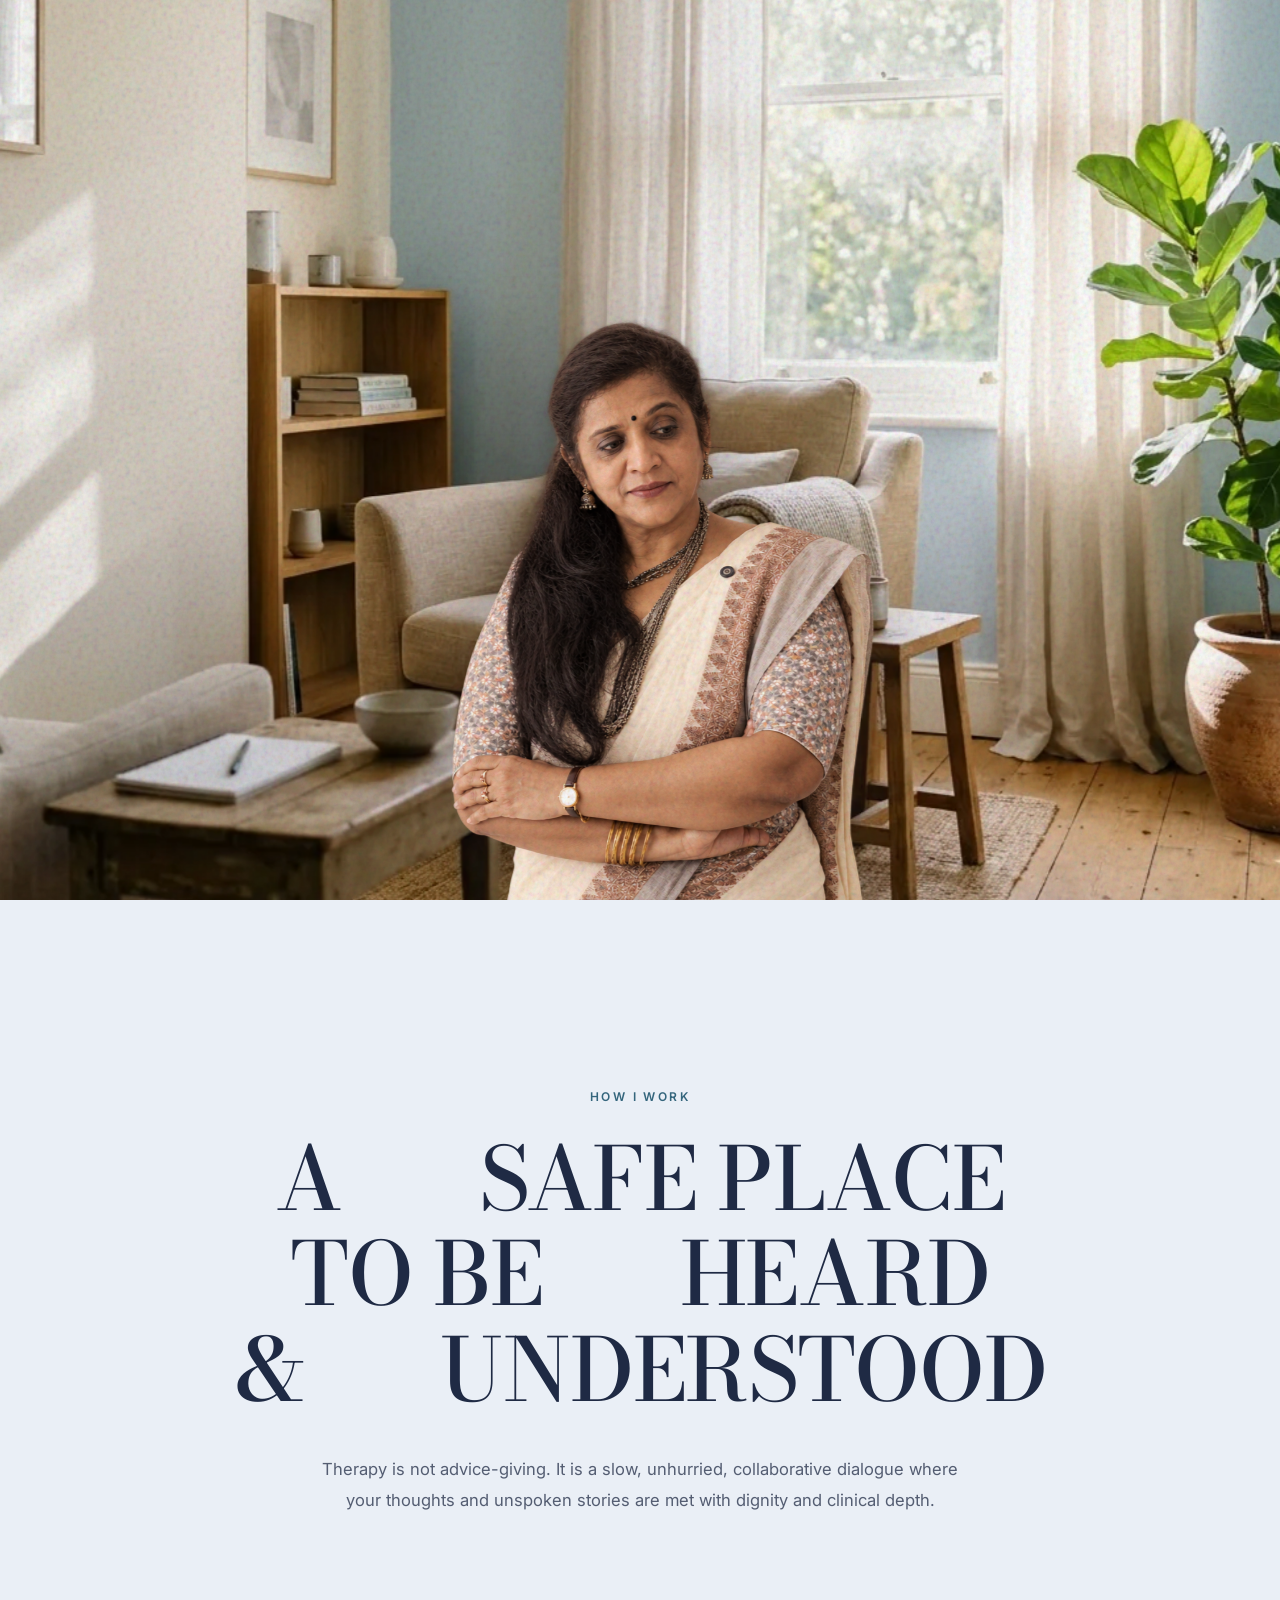
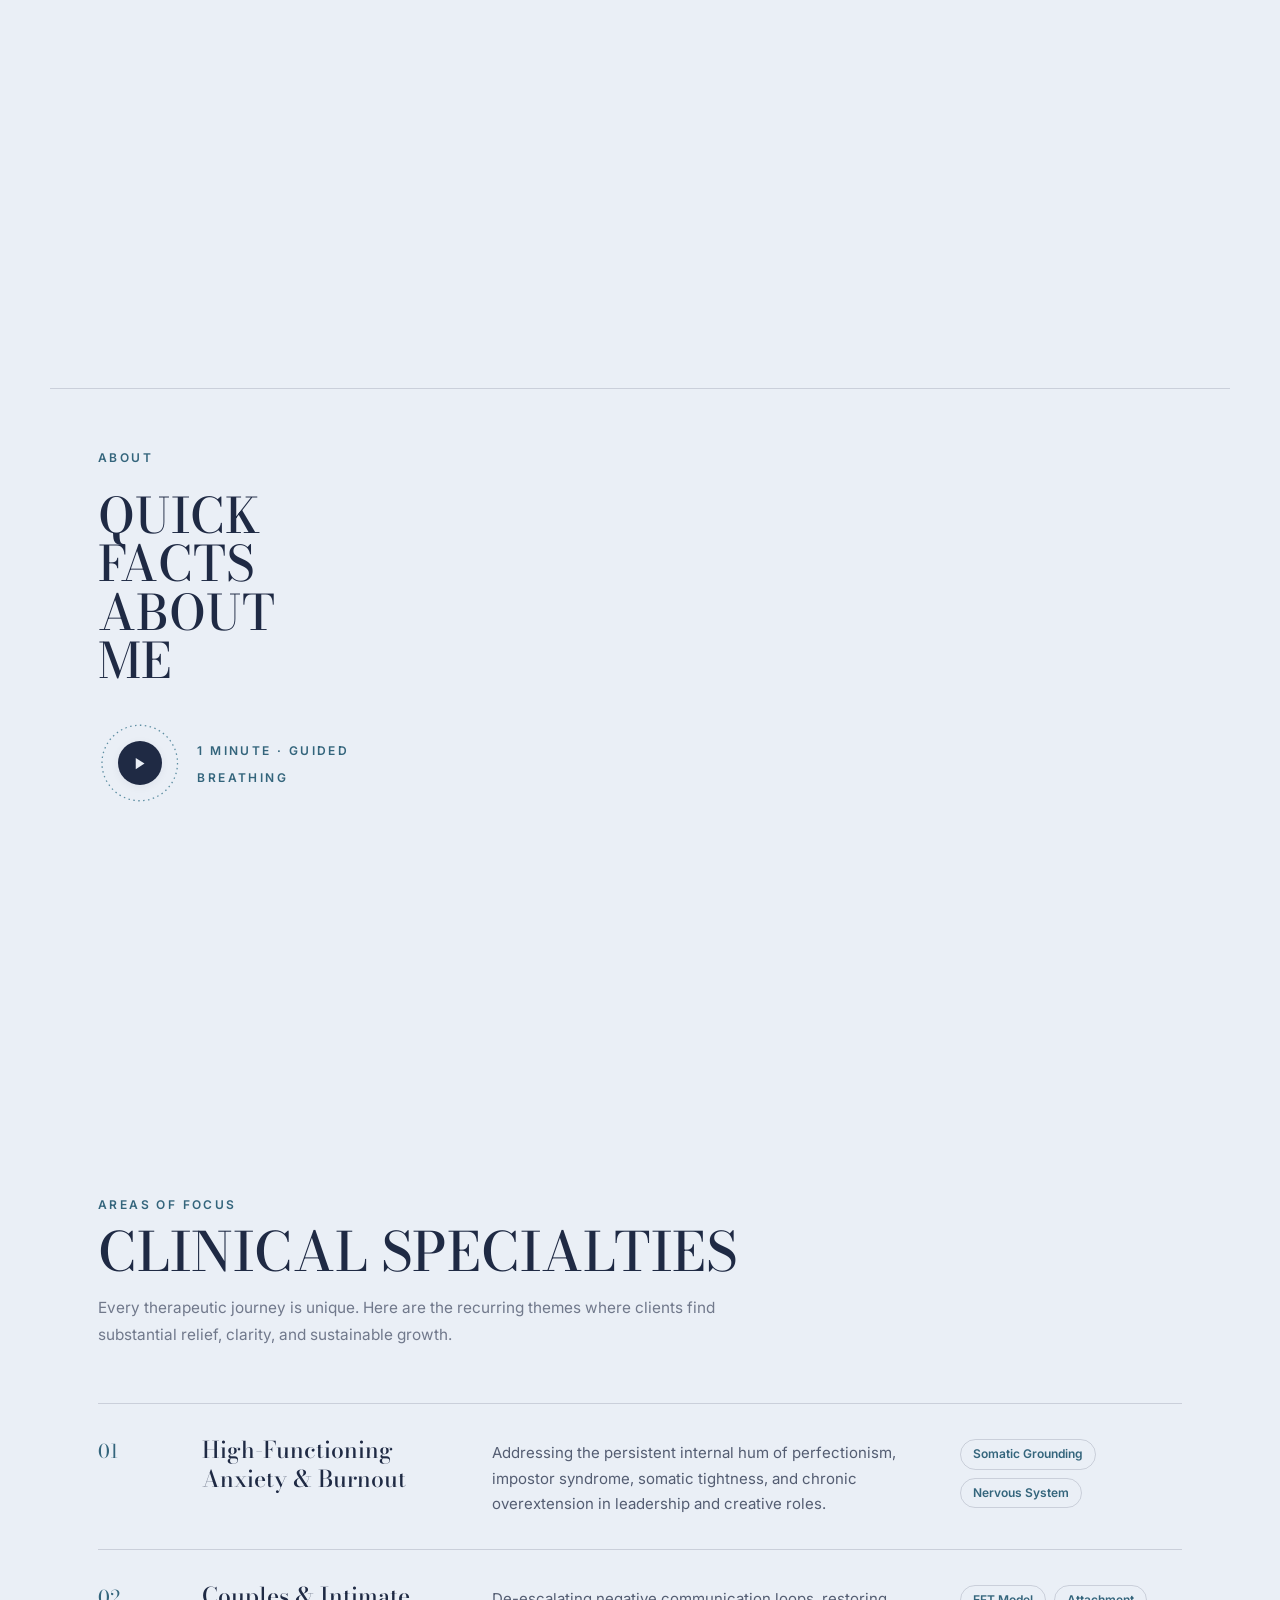
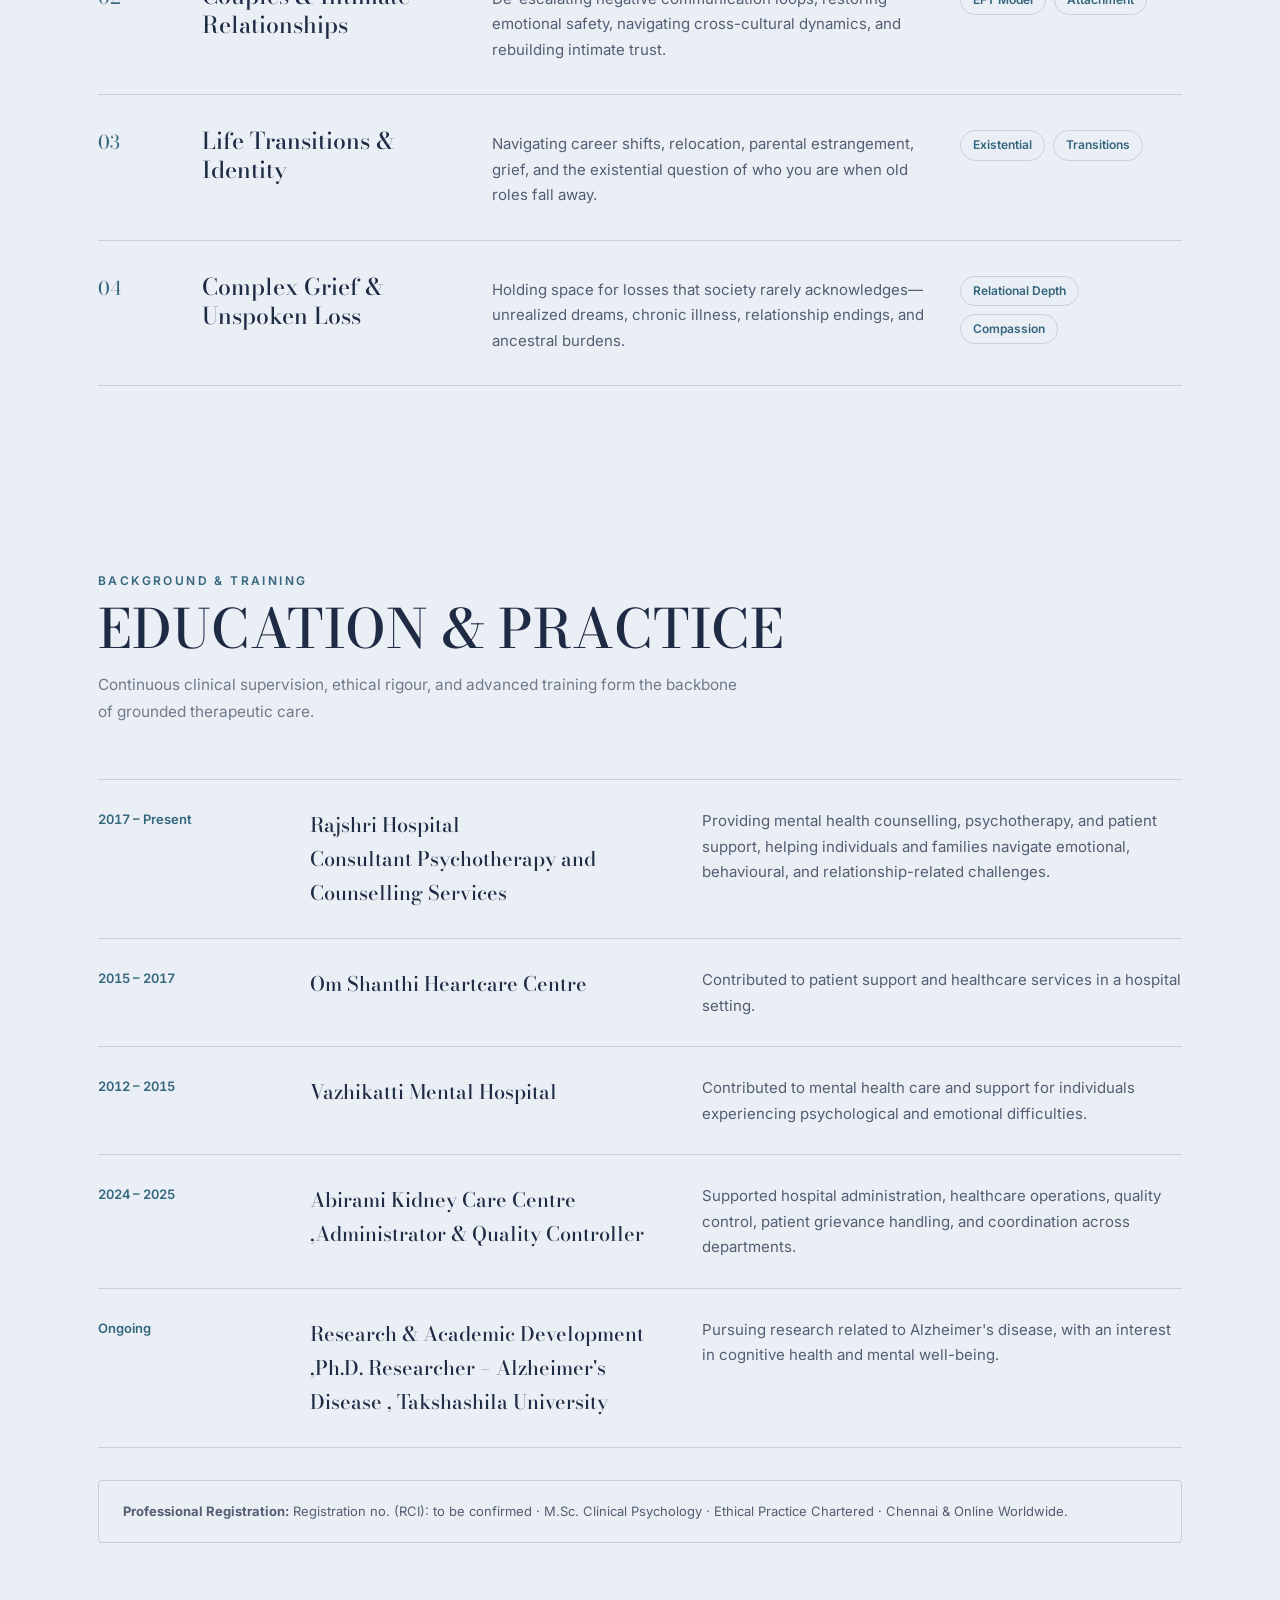
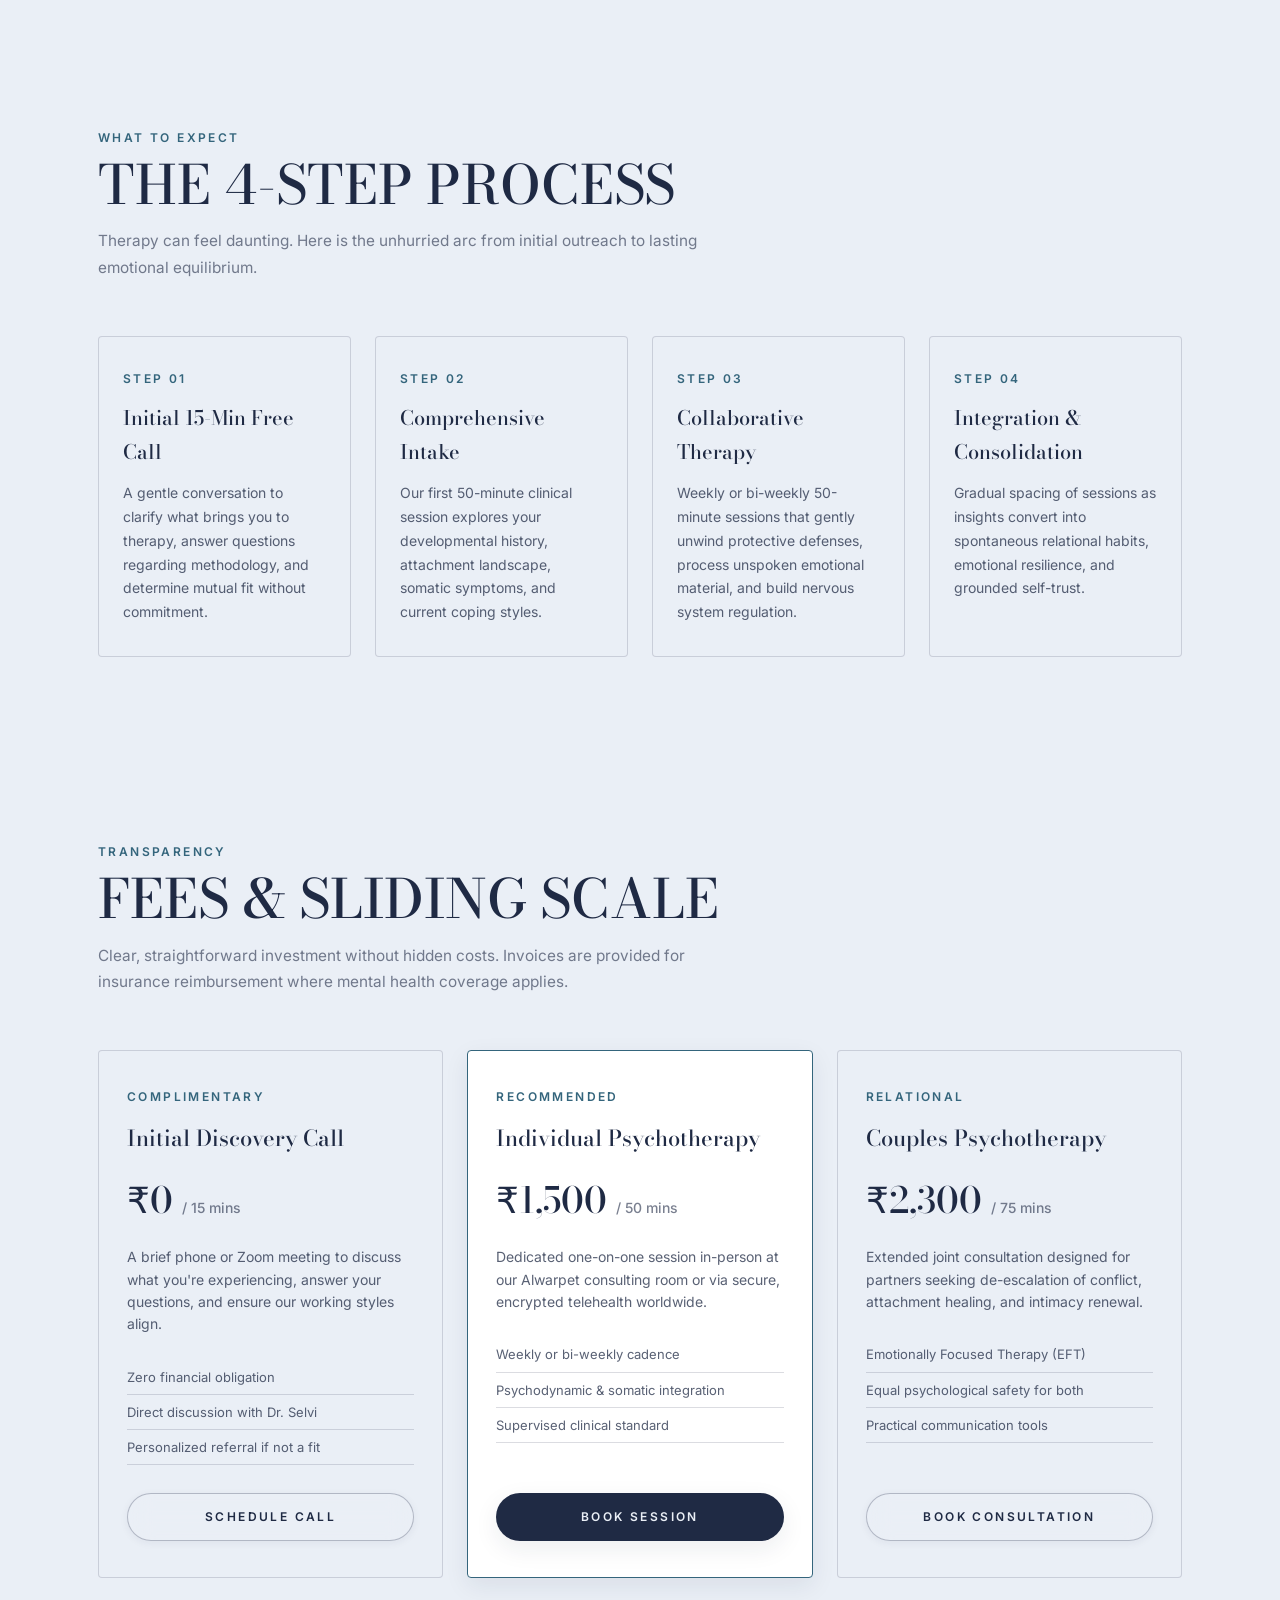
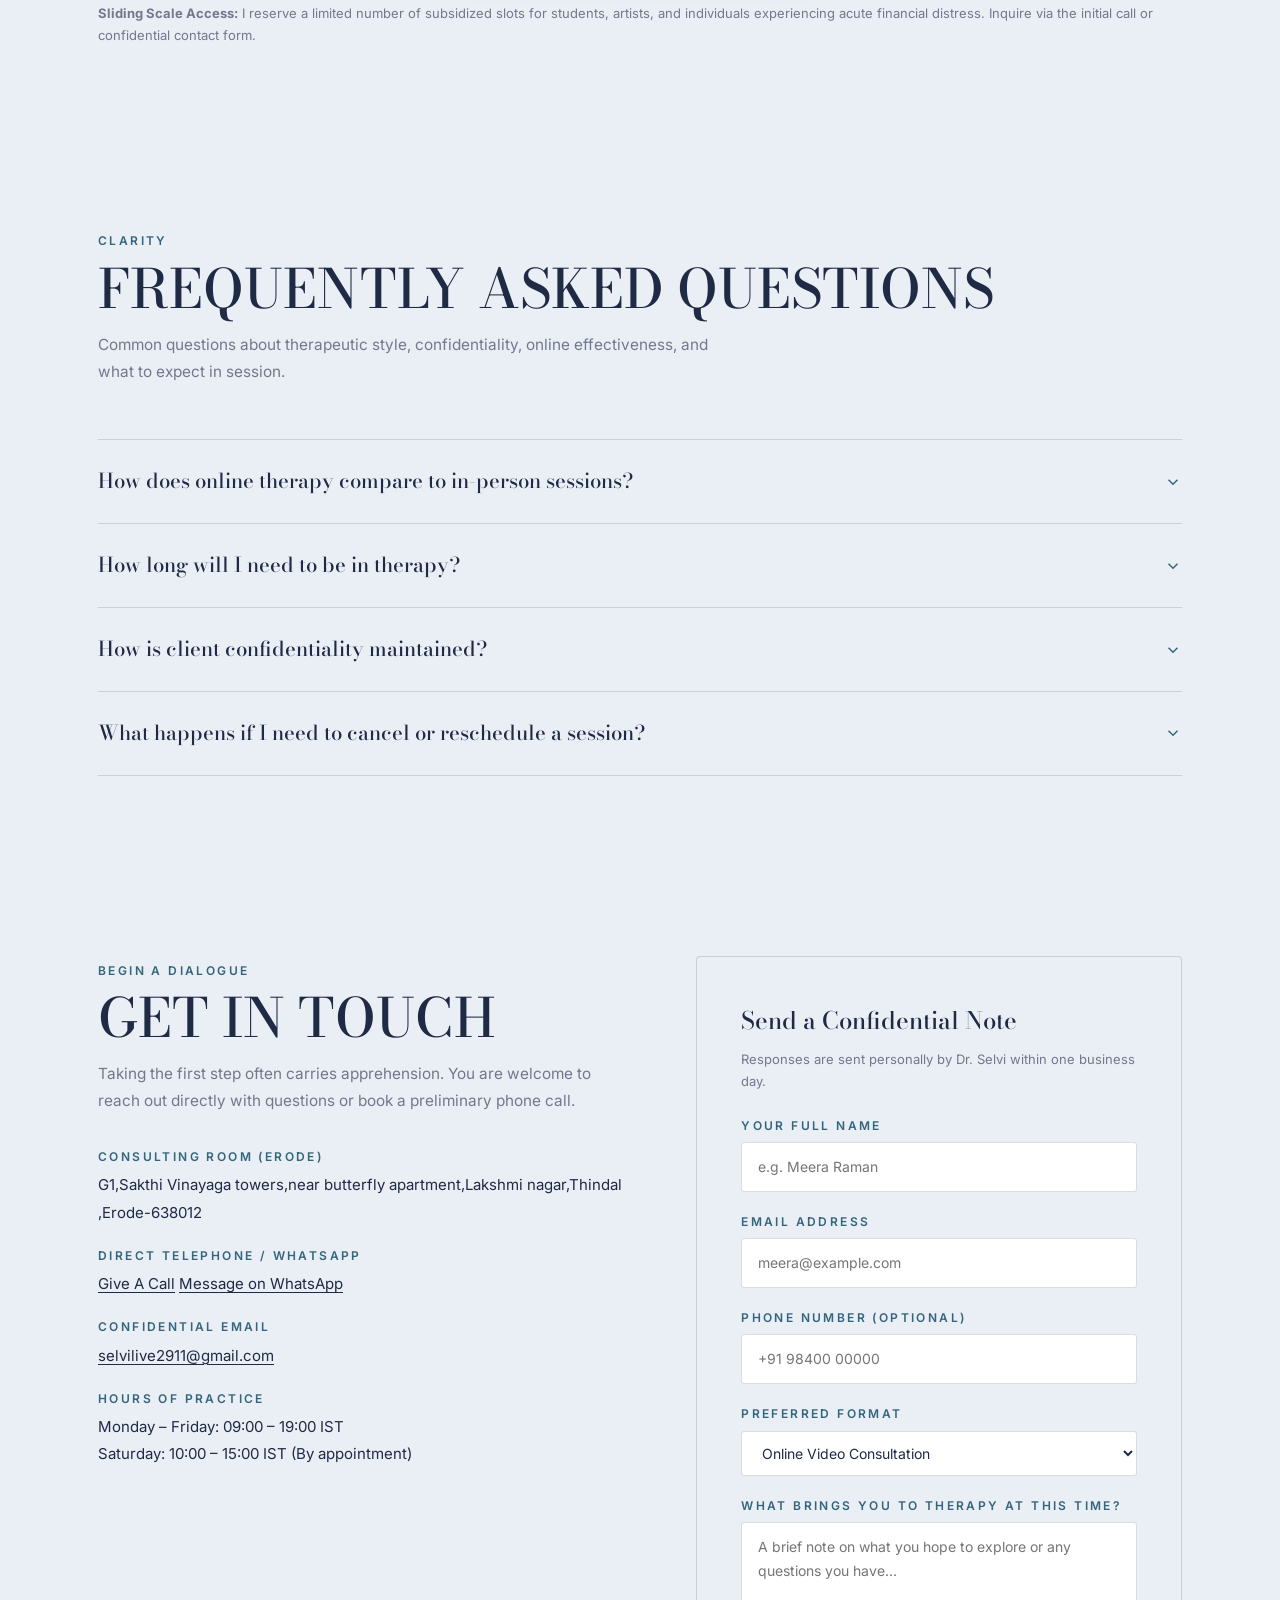
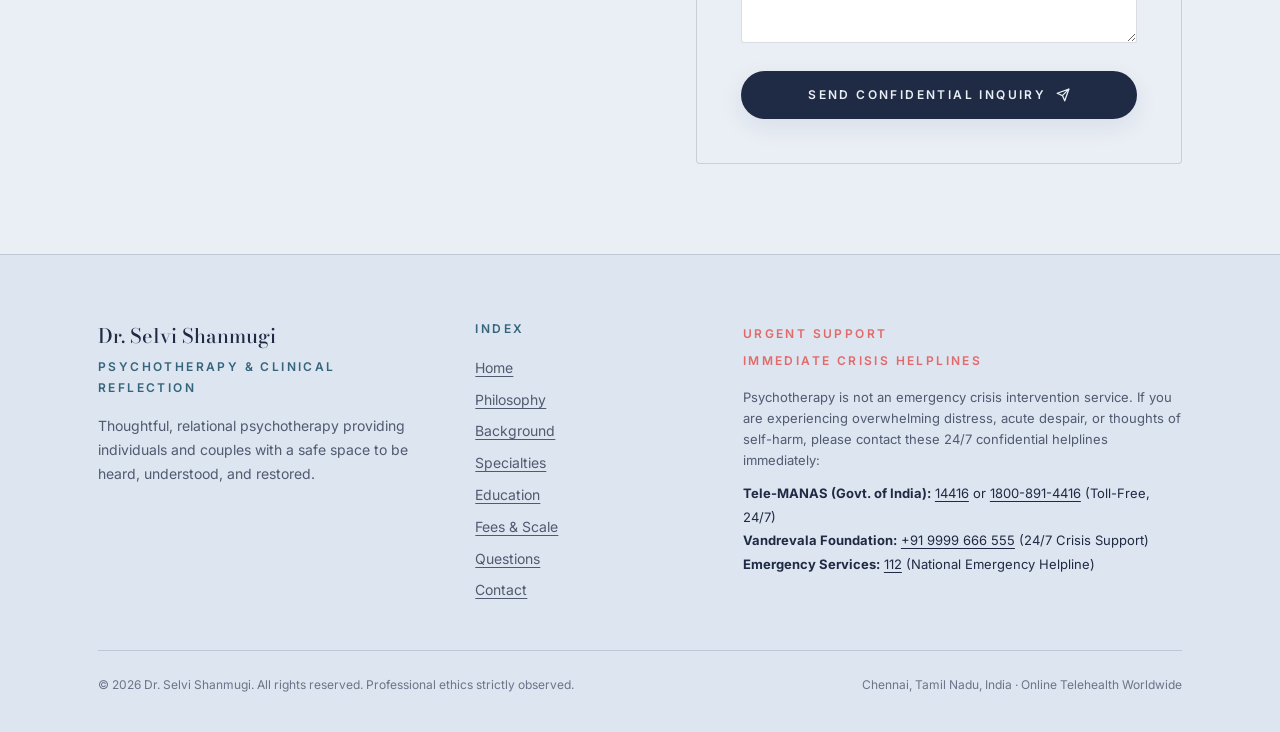
==== commit 0164a75a: "update map  commit" ====
--- a/index.html
+++ b/index.html
@@ -719,14 +719,14 @@
                   <div class="contact-detail-item">
                     <span class="contact-detail-label">Consulting Room (Erode)</span>
                     <!-- TODO: confirm address details with Dr. Selvi Shanmugi before production -->
-                    <span class="contact-detail-val">Erode,TamilNadu,India</span>
+                    <span class="contact-detail-val" href ="https://maps.app.goo.gl/Y8tLzfRA9axv33eQ6?g_st=ac">G1,Sakthi Vinayaga towers,near butterfly apartment,Lakshmi nagar,Thindal ,Erode-638012</span>
                   </div>
 
                   <div class="contact-detail-item">
                     <span class="contact-detail-label">Direct Telephone / WhatsApp</span>
                     <!-- TODO: confirm phone number with Dr. Selvi Shanmugi before production -->
                     <span class="contact-detail-val">
-                      <a href="tel:+917397367364" class="contact-link">Give A Call</a> · 
+                      <a href="tel:+917397367364" class="contact-link">Give A Call</a>
                       <a href="https://wa.me/917397367364" target="_blank" rel="noopener" class="contact-link">Message on WhatsApp</a>
                     </span>
                   </div>
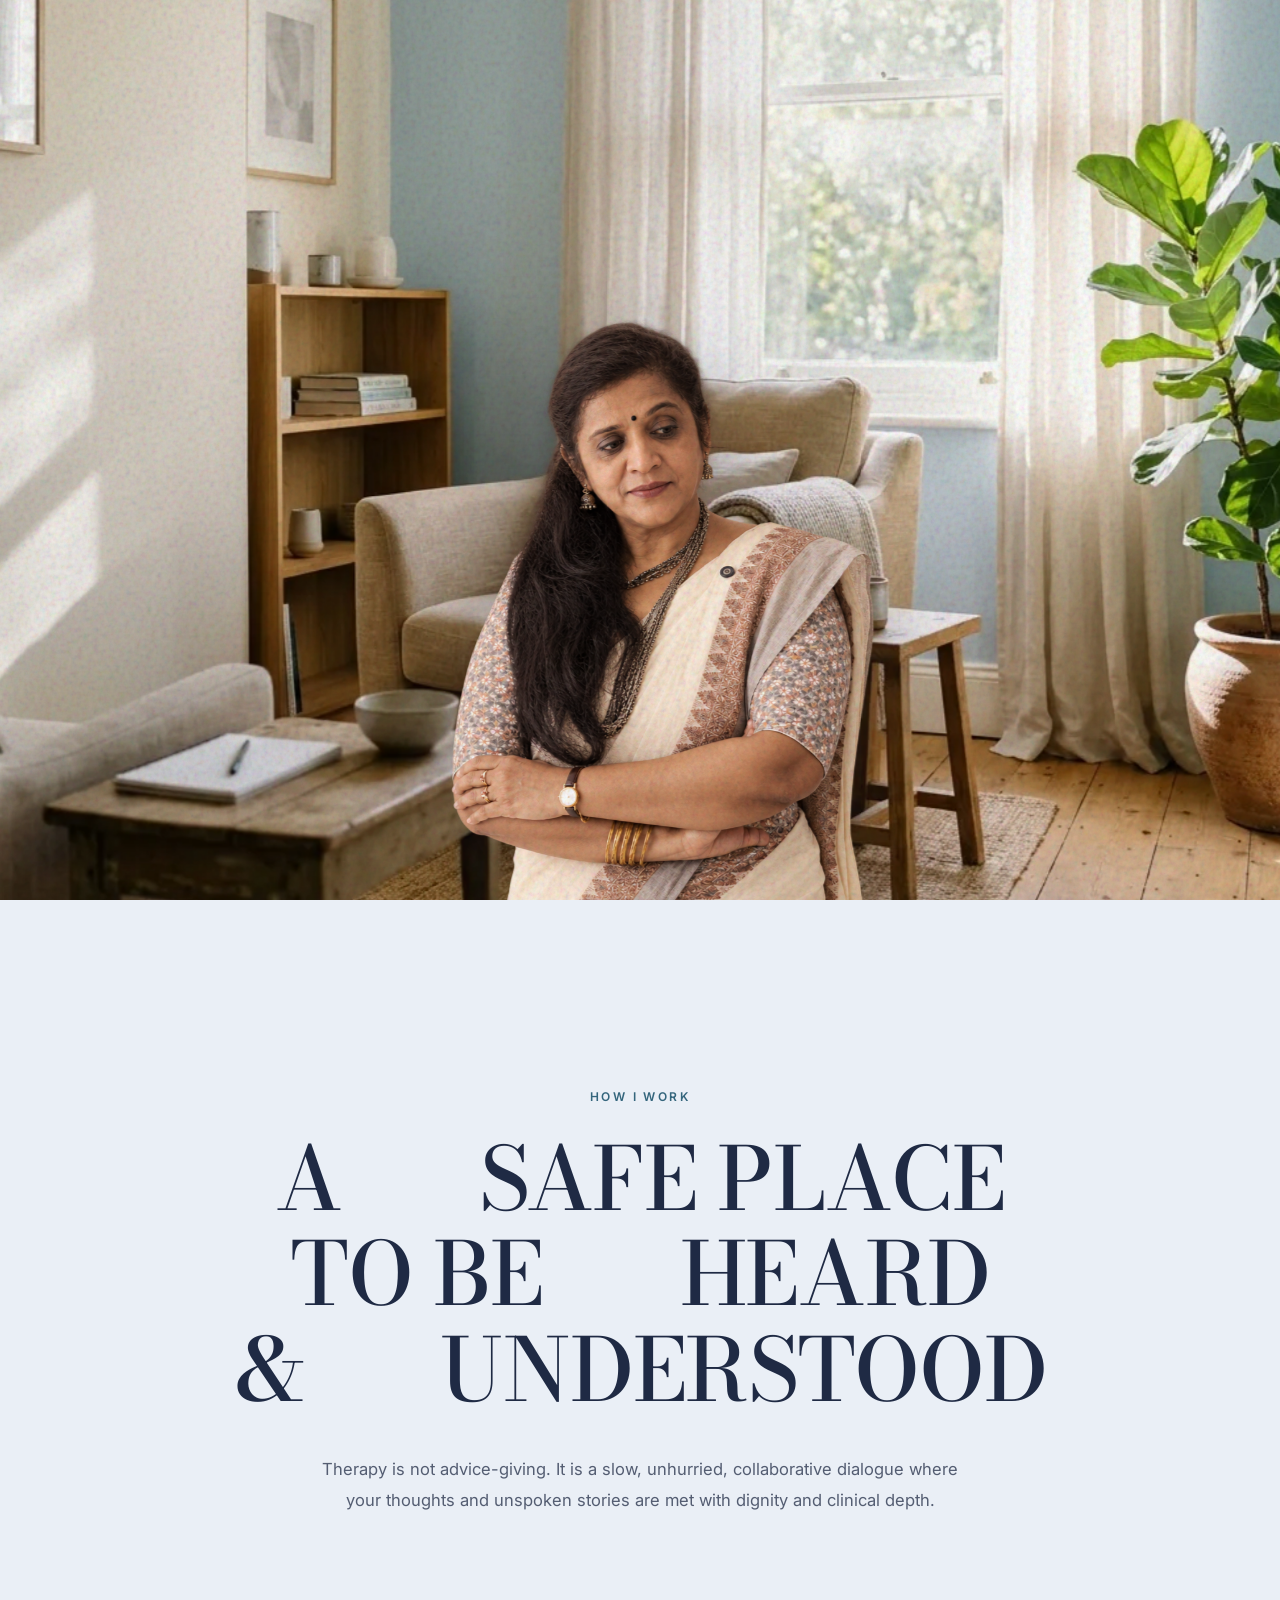
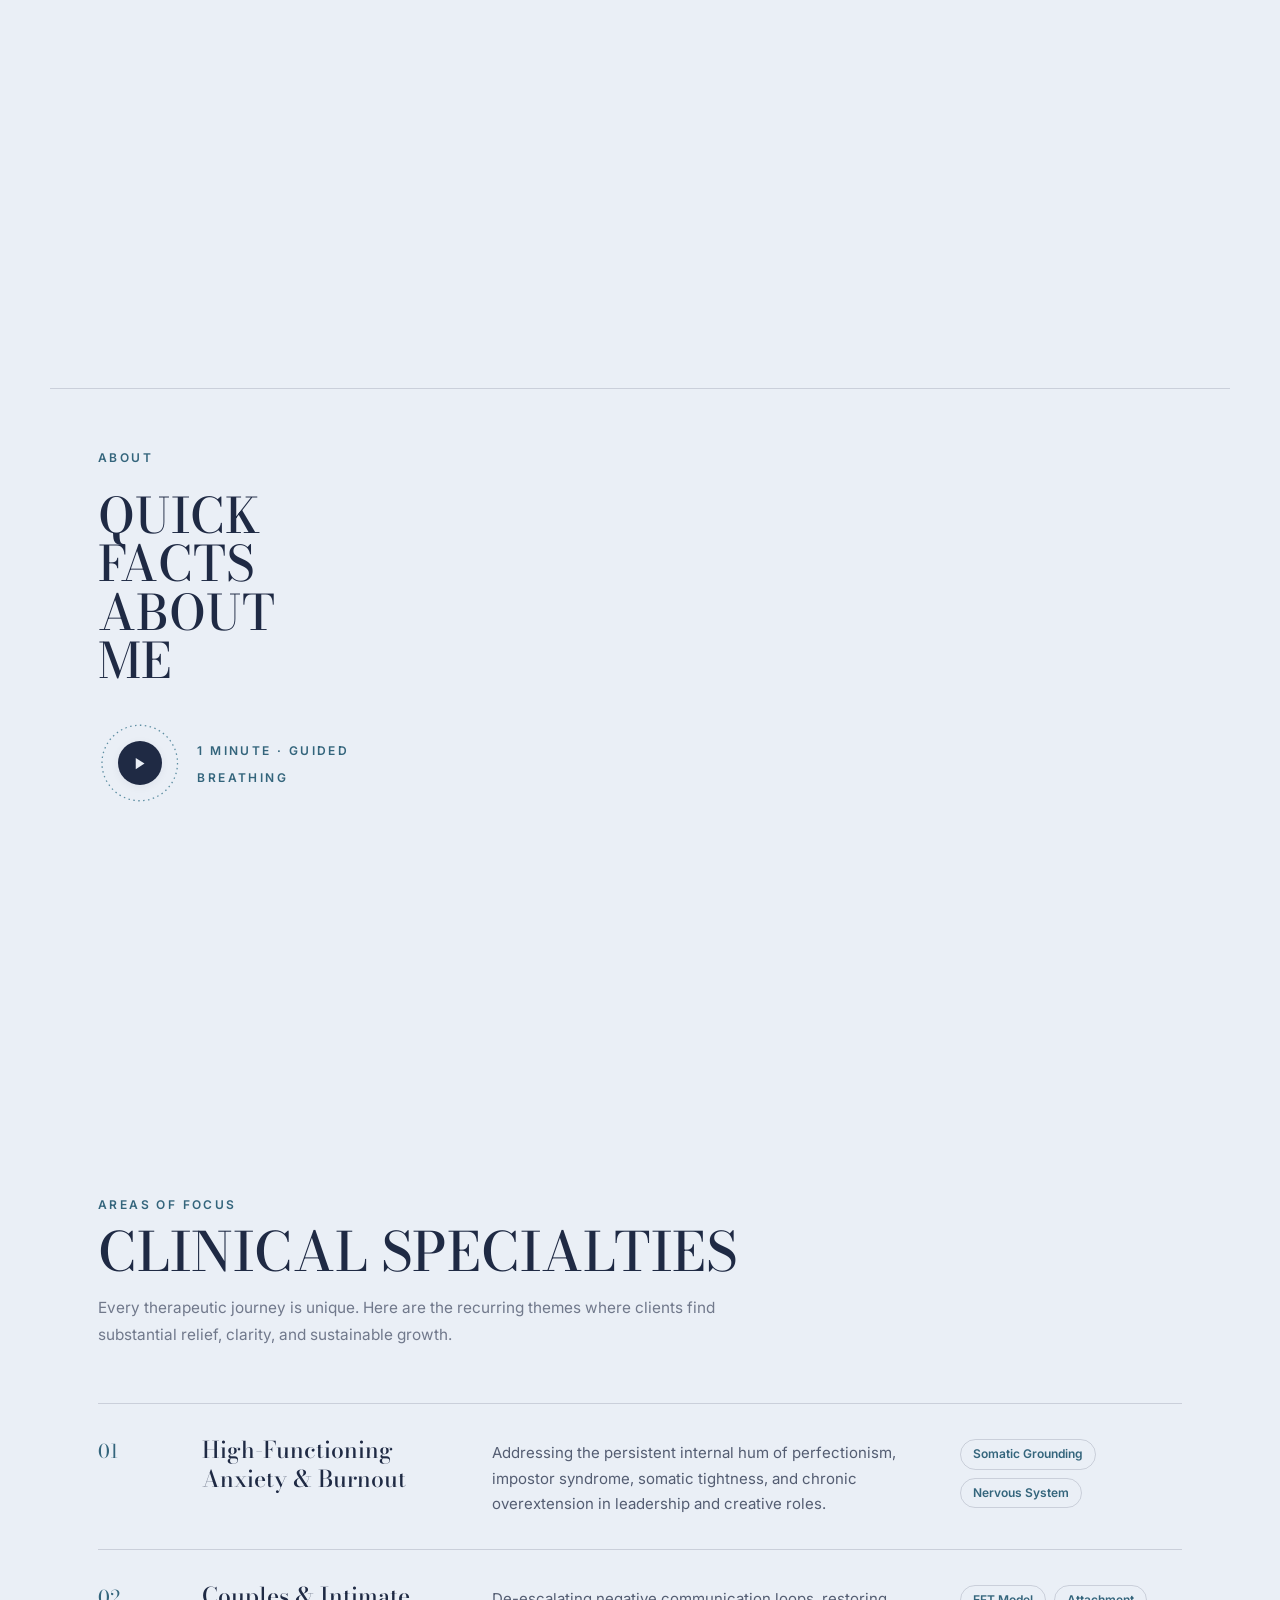
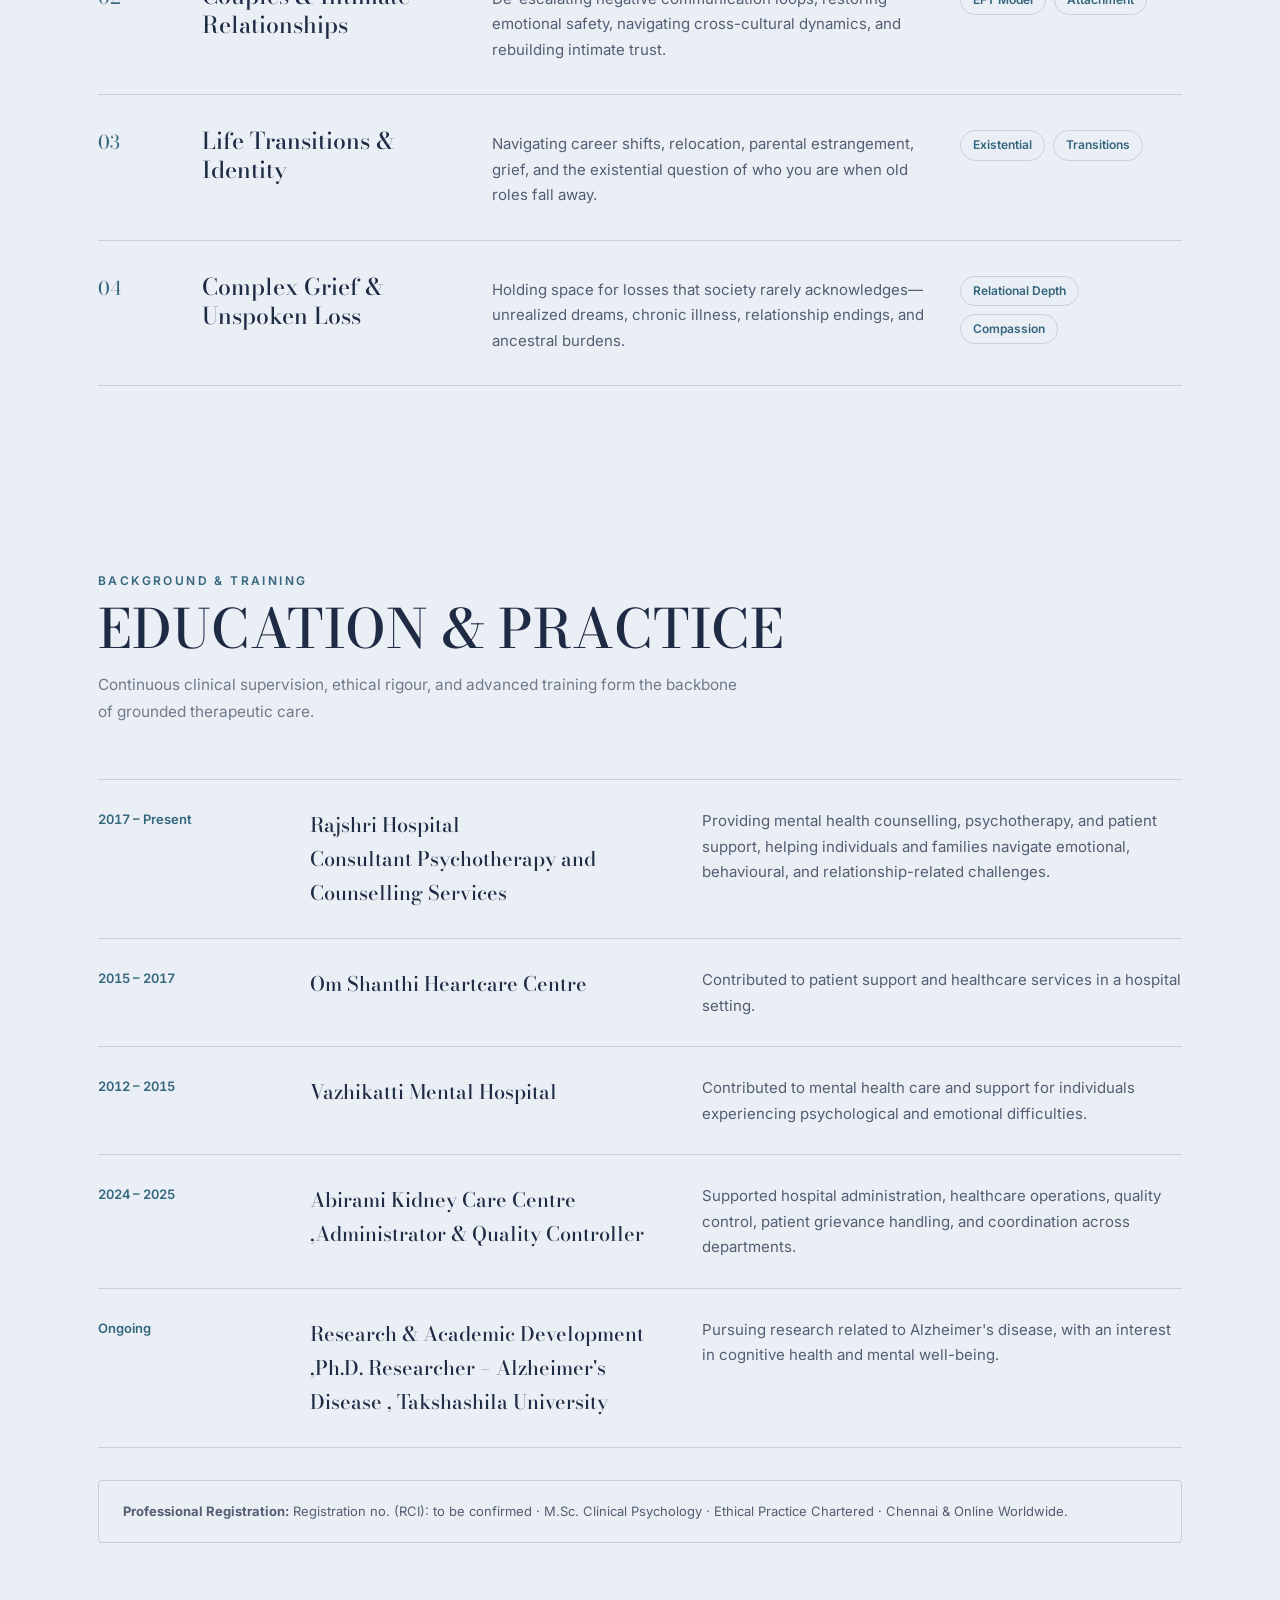
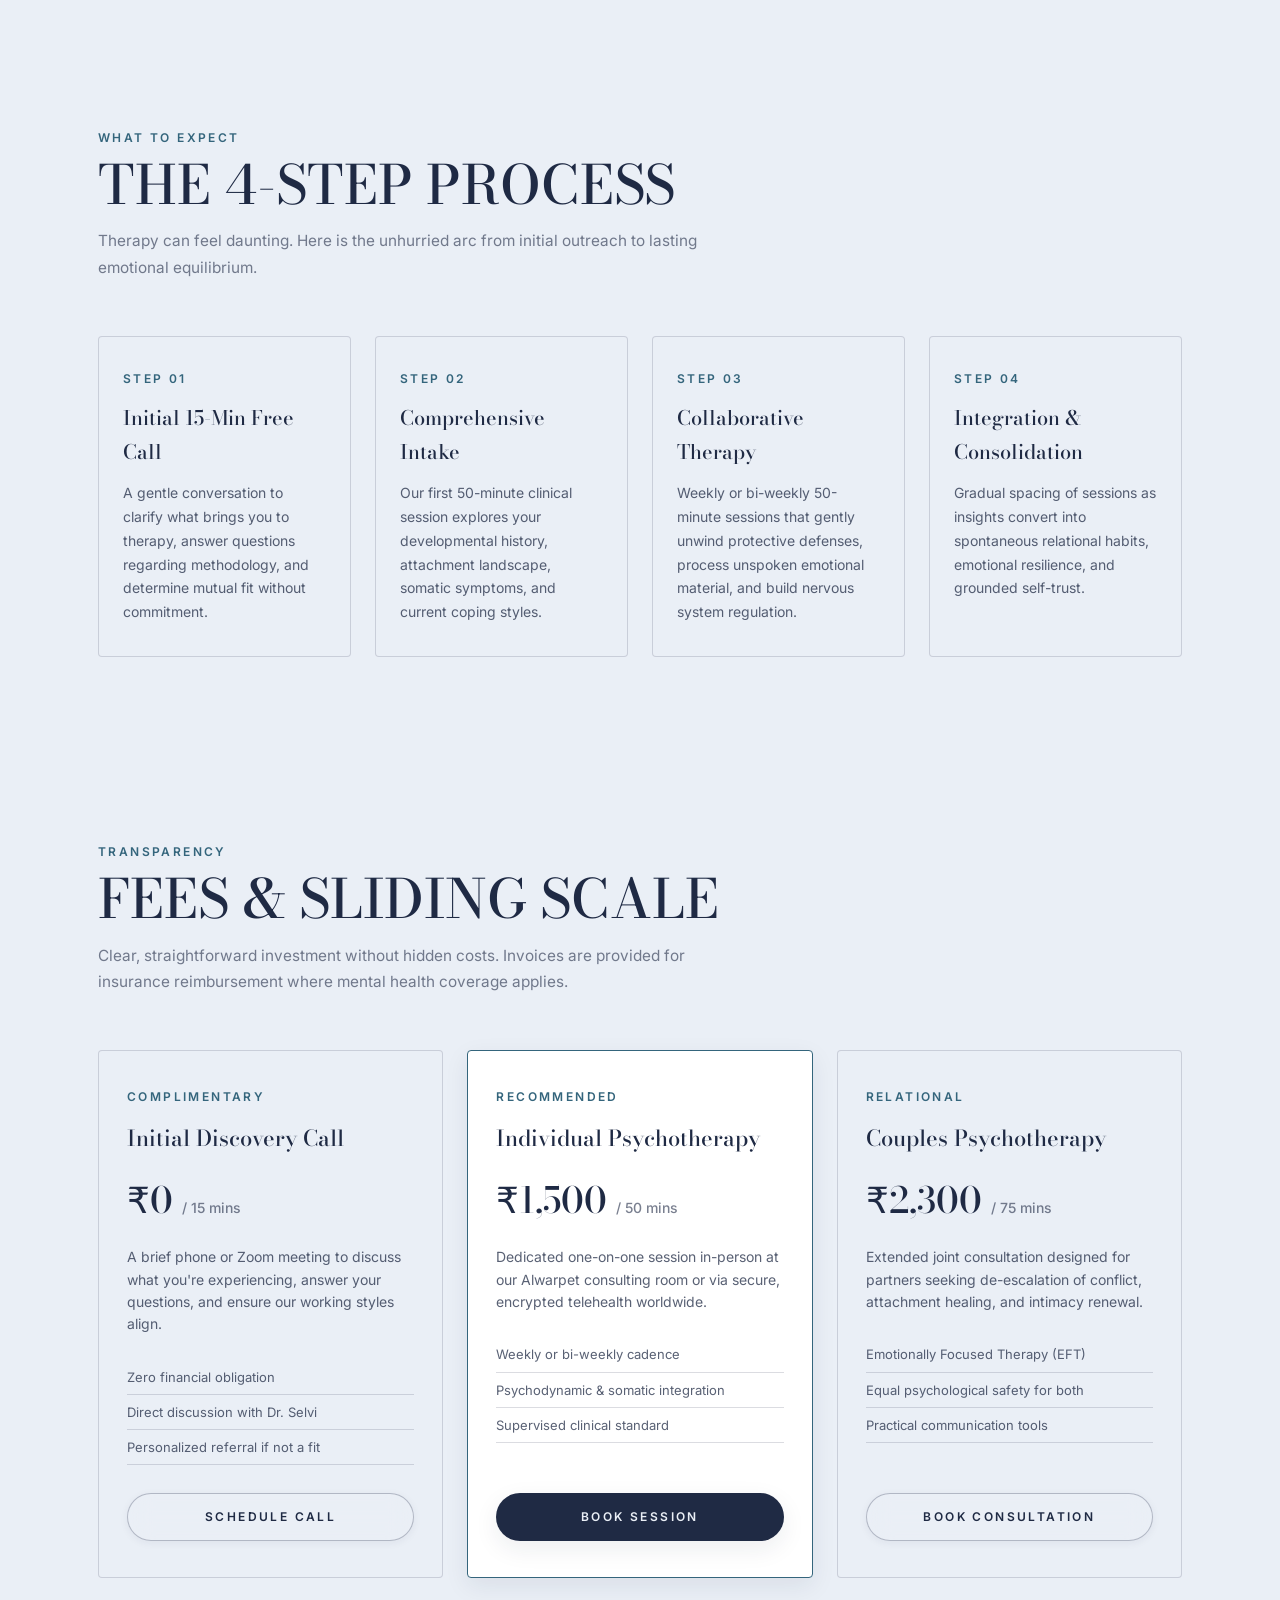
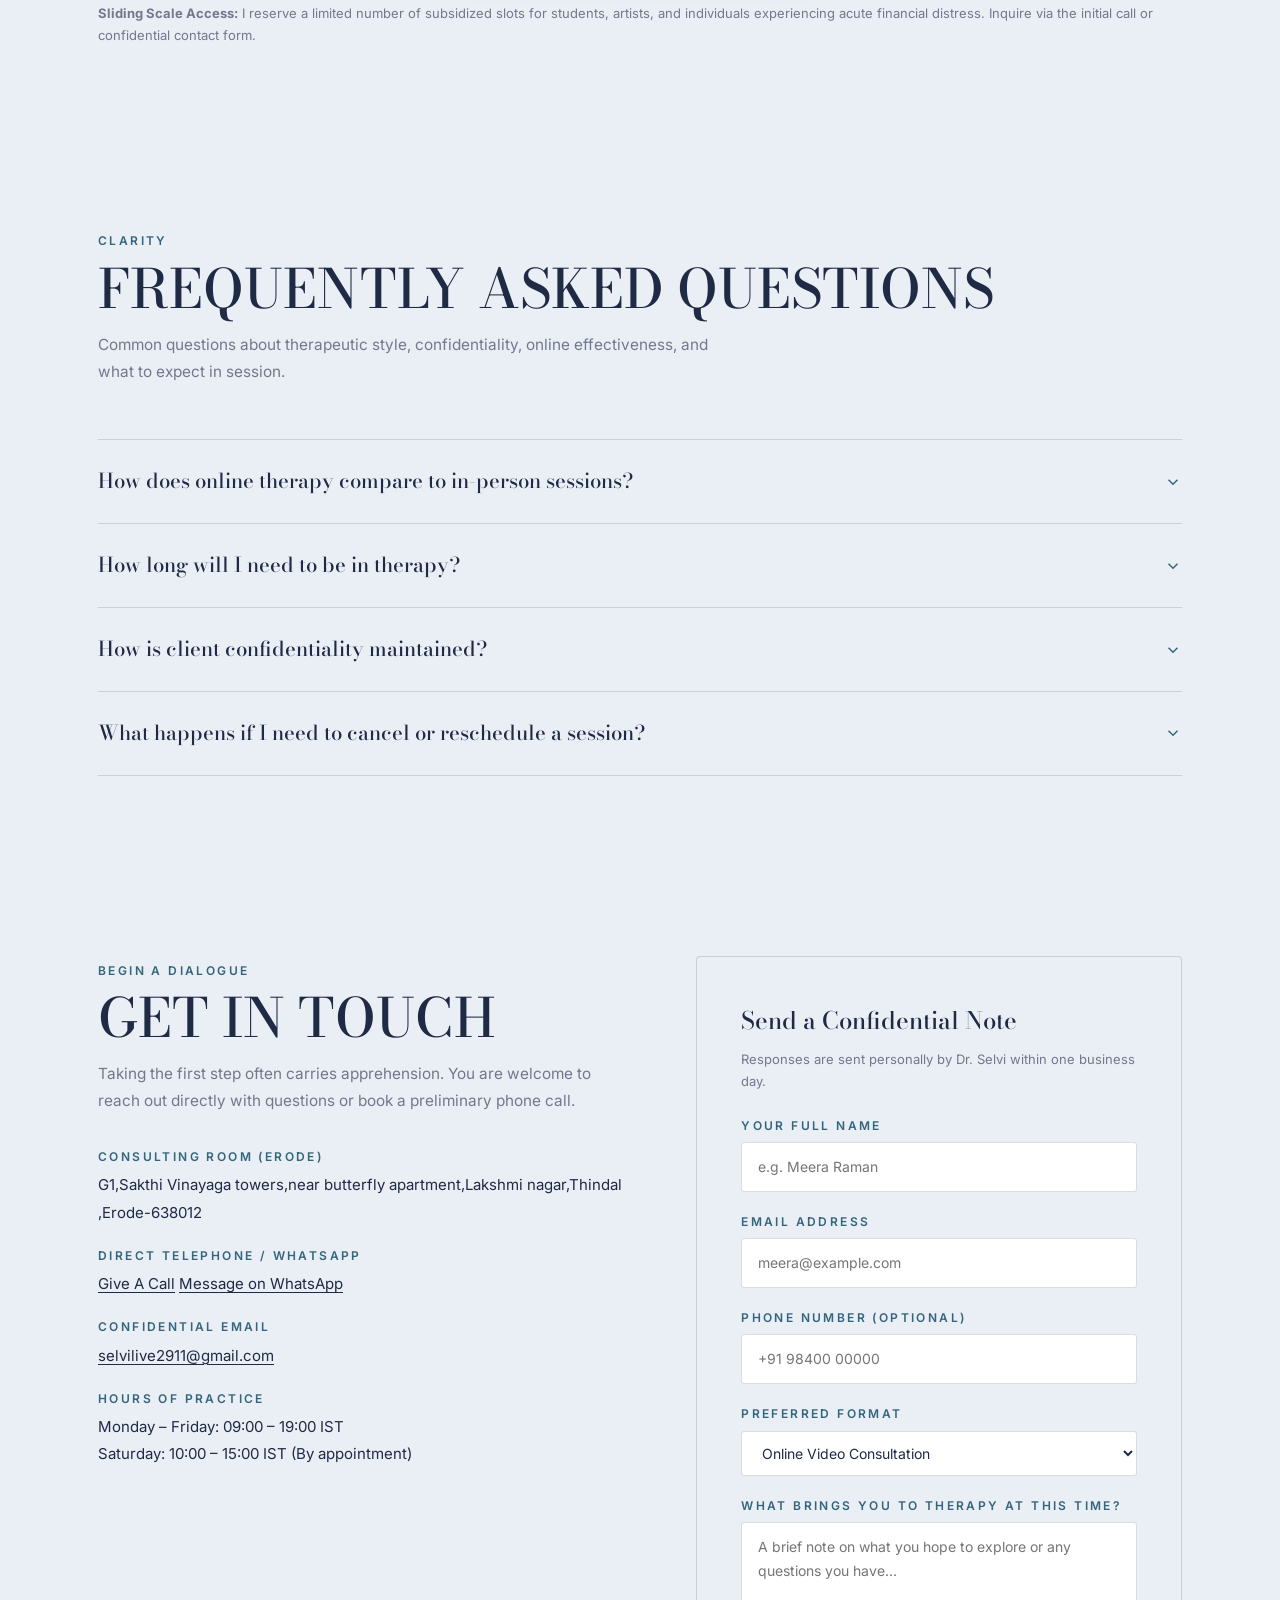
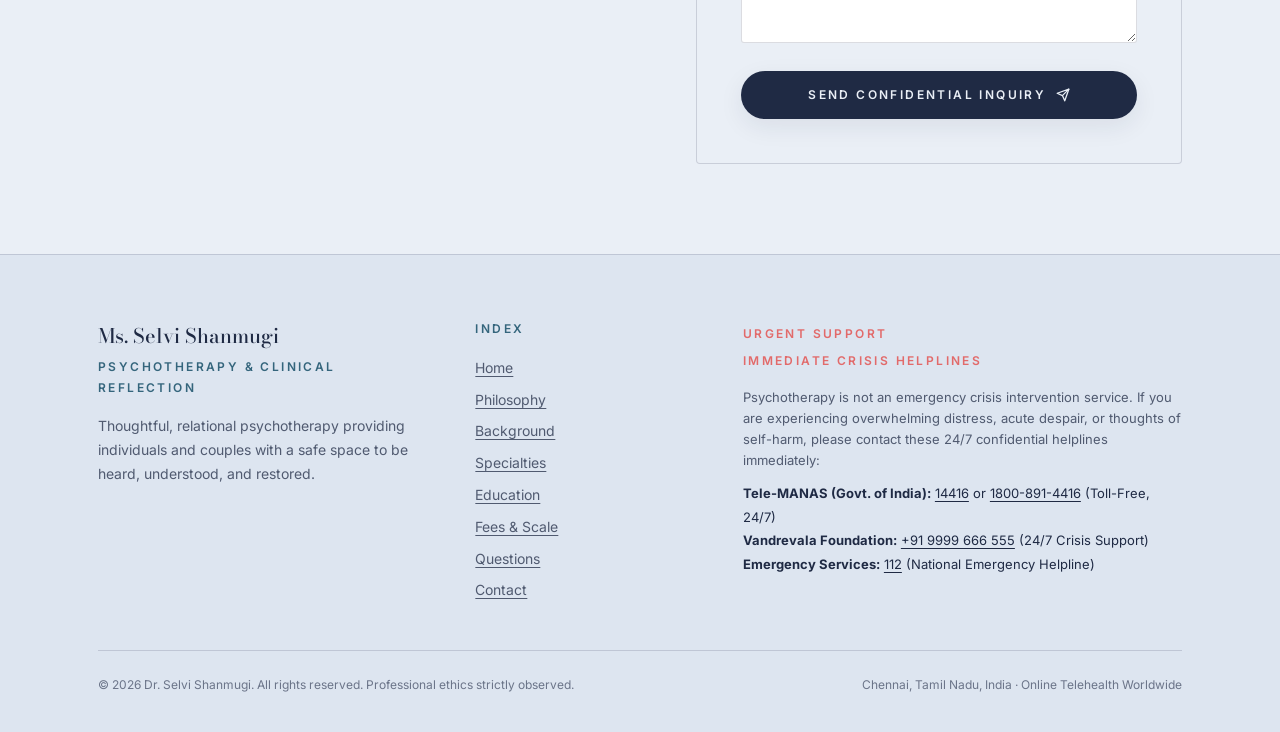
==== commit 7d48be76: "Update references from Dr. Selvi to Ms. Selvi" ====
--- a/index.html
+++ b/index.html
@@ -3,7 +3,7 @@
   <head>
     <meta charset="UTF-8" />
     <meta name="viewport" content="width=device-width, initial-scale=1.0, viewport-fit=cover" />
-    <title>Dr. Selvi · Psychotherapy (Erode and Online)</title>
+    <title>Ms. Selvi · Psychotherapy (Erode and Online)</title>
     <meta name="description" content="A quiet room to think out loud. Relational, contemplative psychotherapy in Erode and online worldwide. Dr. Selvi, M.Sc. Clinical Psychology." />
     <link rel="canonical" href="https://shanmugitherapy.com/" />
     
@@ -26,7 +26,7 @@
     <meta name="theme-color" content="#EAEFF6" />
 
     <!-- Open Graph & Social Cards (Absolute URLs for Production Previewers) -->
-    <meta property="og:title" content="Dr. Selvi · Psychotherapy (Erode &amp; Online)" />
+    <meta property="og:title" content="Ms. Selvi · Psychotherapy (Erode &amp; Online)" />
     <meta property="og:description" content="A quiet room to think out loud. Psychotherapy in Erode and Online worldwide." />
     <meta property="og:type" content="website" />
     <meta property="og:url" content="https://shanmugitherapy.com/" />
@@ -55,14 +55,14 @@
       "@type": ["MedicalBusiness", "Physician"],
       "name": "Dr. Selvi Shanmugi - Psychotherapy Practice",
       "image": "https://shanmugitherapy.com/assets/images/portrait-tall.jpg",
-      "telephone": "+919840123456",
-      "email": "dr.selvi@shanmugitherapy.com",
+      "telephone": "+917397367364",
+      "email": "selvilive2911@gmail.com",
       "address": {
         "@type": "PostalAddress",
-        "streetAddress": "Suite 4B, The Amethyst Enclave, TTK Road, Alwarpet",
-        "addressLocality": "Chennai",
+        "streetAddress": "G1,Sakthi Vinayaga towers,near butterfly apartment,Lakshmi nagar, Thindal",
+        "addressLocality": "Erode",
         "addressRegion": "Tamil Nadu",
-        "postalCode": "600018",
+        "postalCode": "638012",
         "addressCountry": "IN"
       },
       "priceRange": "$$",
@@ -100,7 +100,7 @@
           </a>
 
           <a href="#hero" class="hero-nav-brand" aria-label="Dr. Selvi Psychotherapy Home">
-            <span class="brand-name">Dr. Selvi</span>
+            <span class="brand-name">Ms. Selvi</span>
             <span class="brand-sub">PSYCHOTHERAPY</span>
           </a>
 
@@ -719,7 +719,7 @@
                   <div class="contact-detail-item">
                     <span class="contact-detail-label">Consulting Room (Erode)</span>
                     <!-- TODO: confirm address details with Dr. Selvi Shanmugi before production -->
-                    <span class="contact-detail-val" href ="https://maps.app.goo.gl/Y8tLzfRA9axv33eQ6?g_st=ac">G1,Sakthi Vinayaga towers,near butterfly apartment,Lakshmi nagar,Thindal ,Erode-638012</span>
+                    <span class="contact-detail-val" <a href ="https://maps.app.goo.gl/Y8tLzfRA9axv33eQ6?g_st=ac">G1,Sakthi Vinayaga towers,near butterfly apartment,Lakshmi nagar,Thindal ,Erode-638012</a></span>
                   </div>
 
                   <div class="contact-detail-item">
@@ -809,7 +809,7 @@
           
           <div class="footer-top-grid">
             <div class="footer-col-brand">
-              <span class="footer-brand-title">Dr. Selvi Shanmugi</span>
+              <span class="footer-brand-title">Ms. Selvi Shanmugi</span>
               <span class="footer-brand-sub">PSYCHOTHERAPY & CLINICAL REFLECTION</span>
               <p class="footer-brand-desc">
                 Thoughtful, relational psychotherapy providing individuals and couples with a safe space to be heard, understood, and restored.
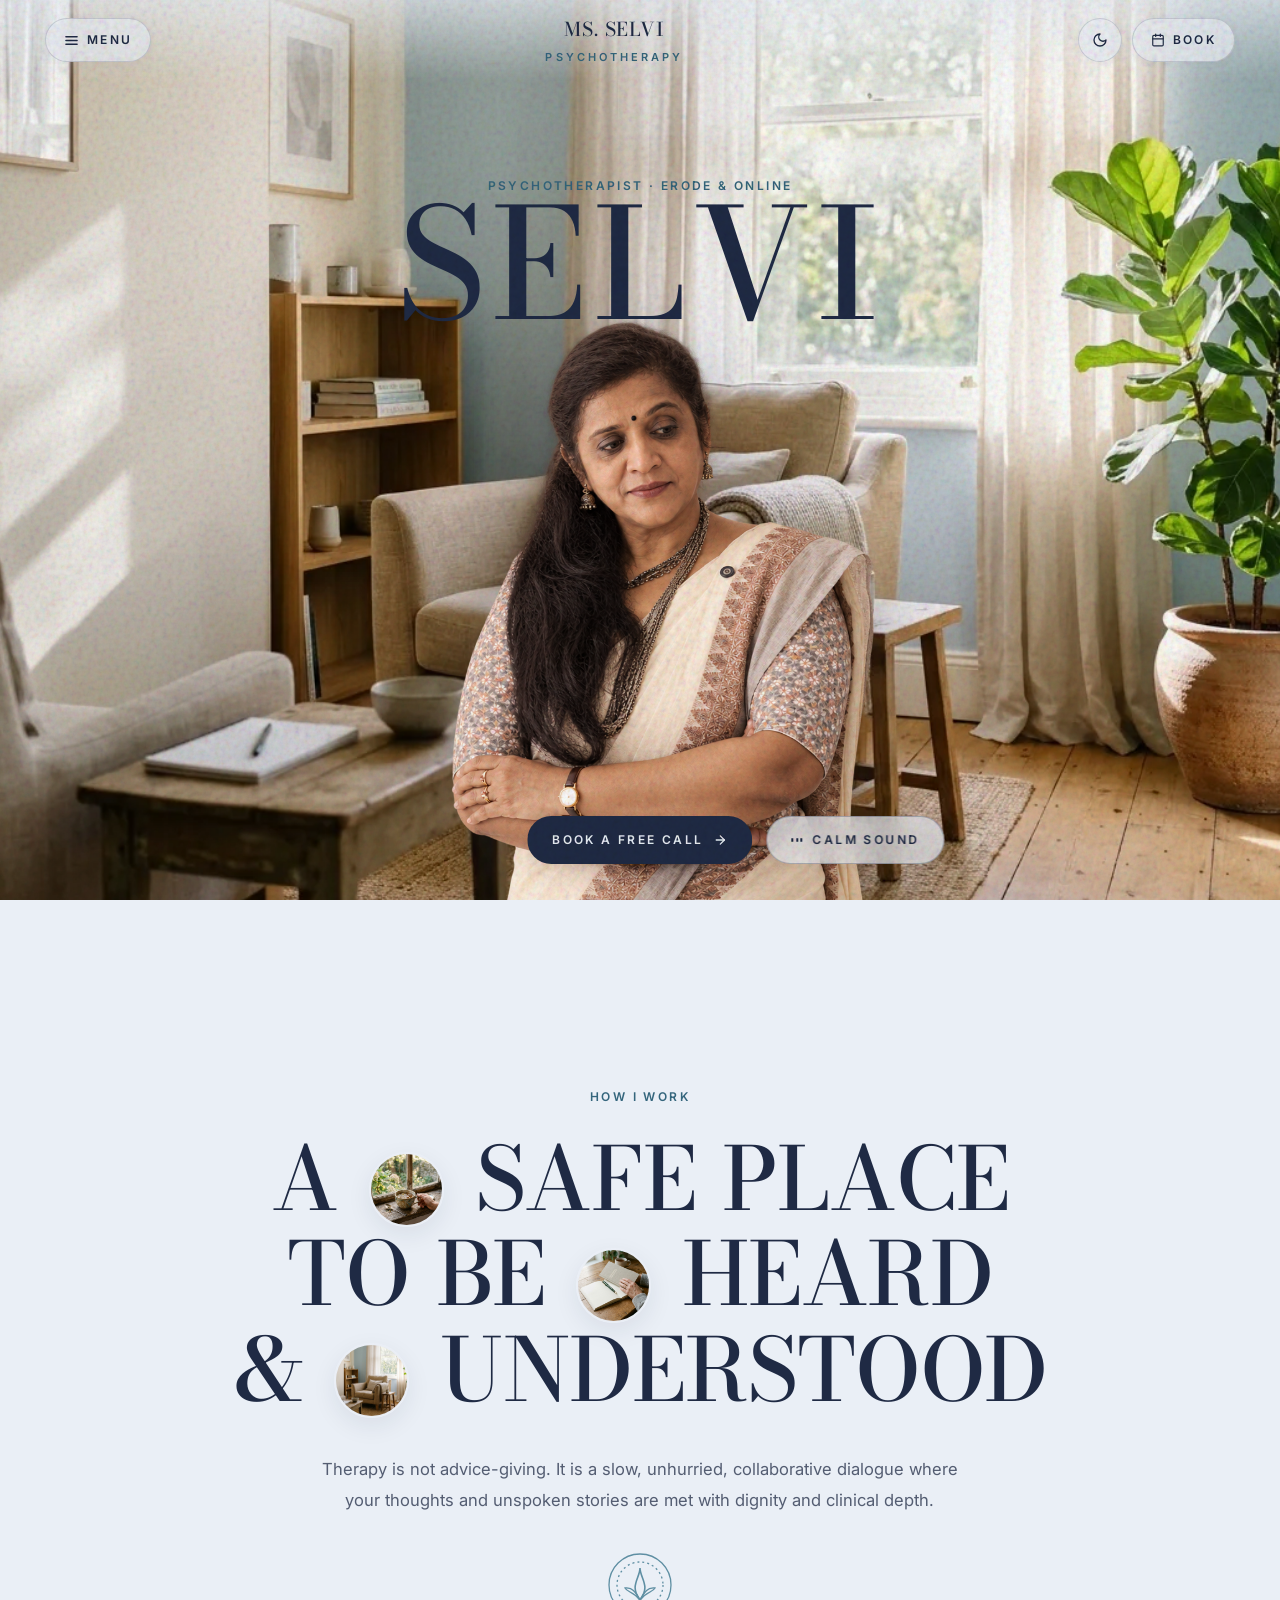
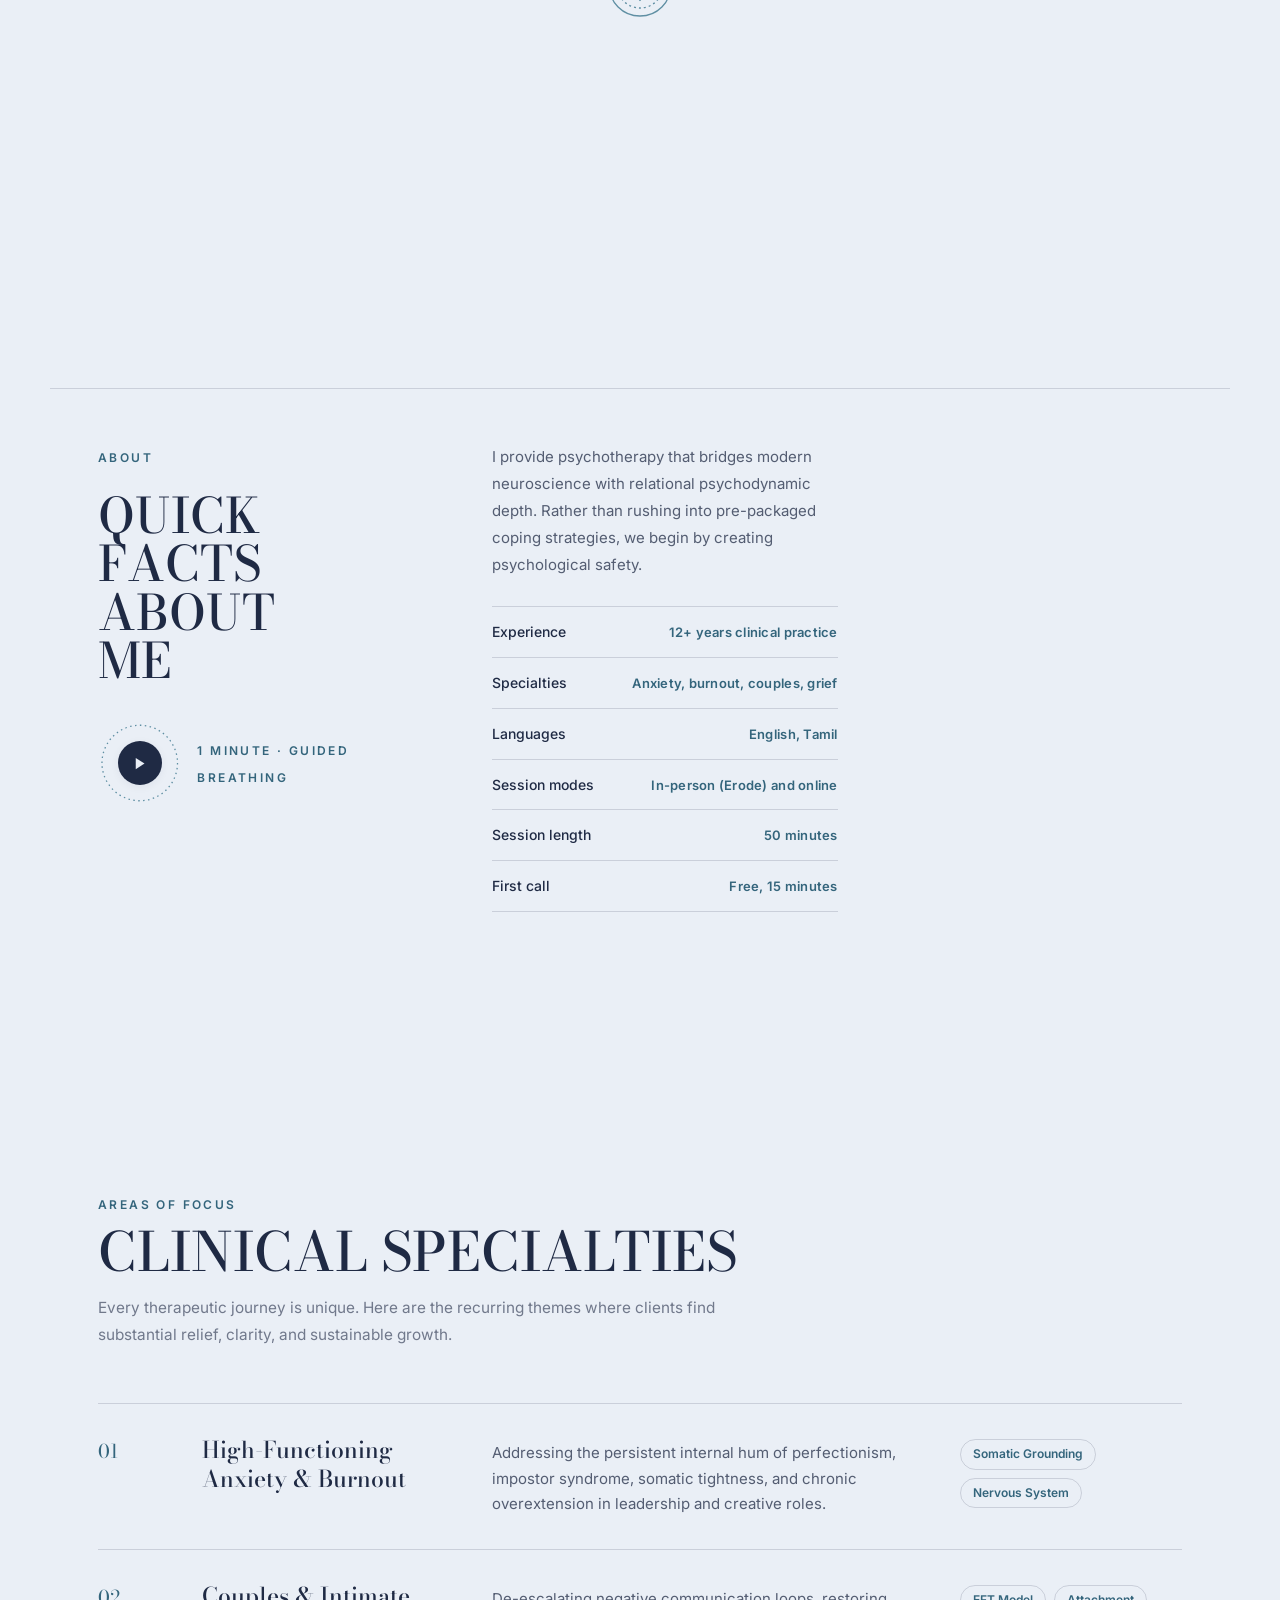
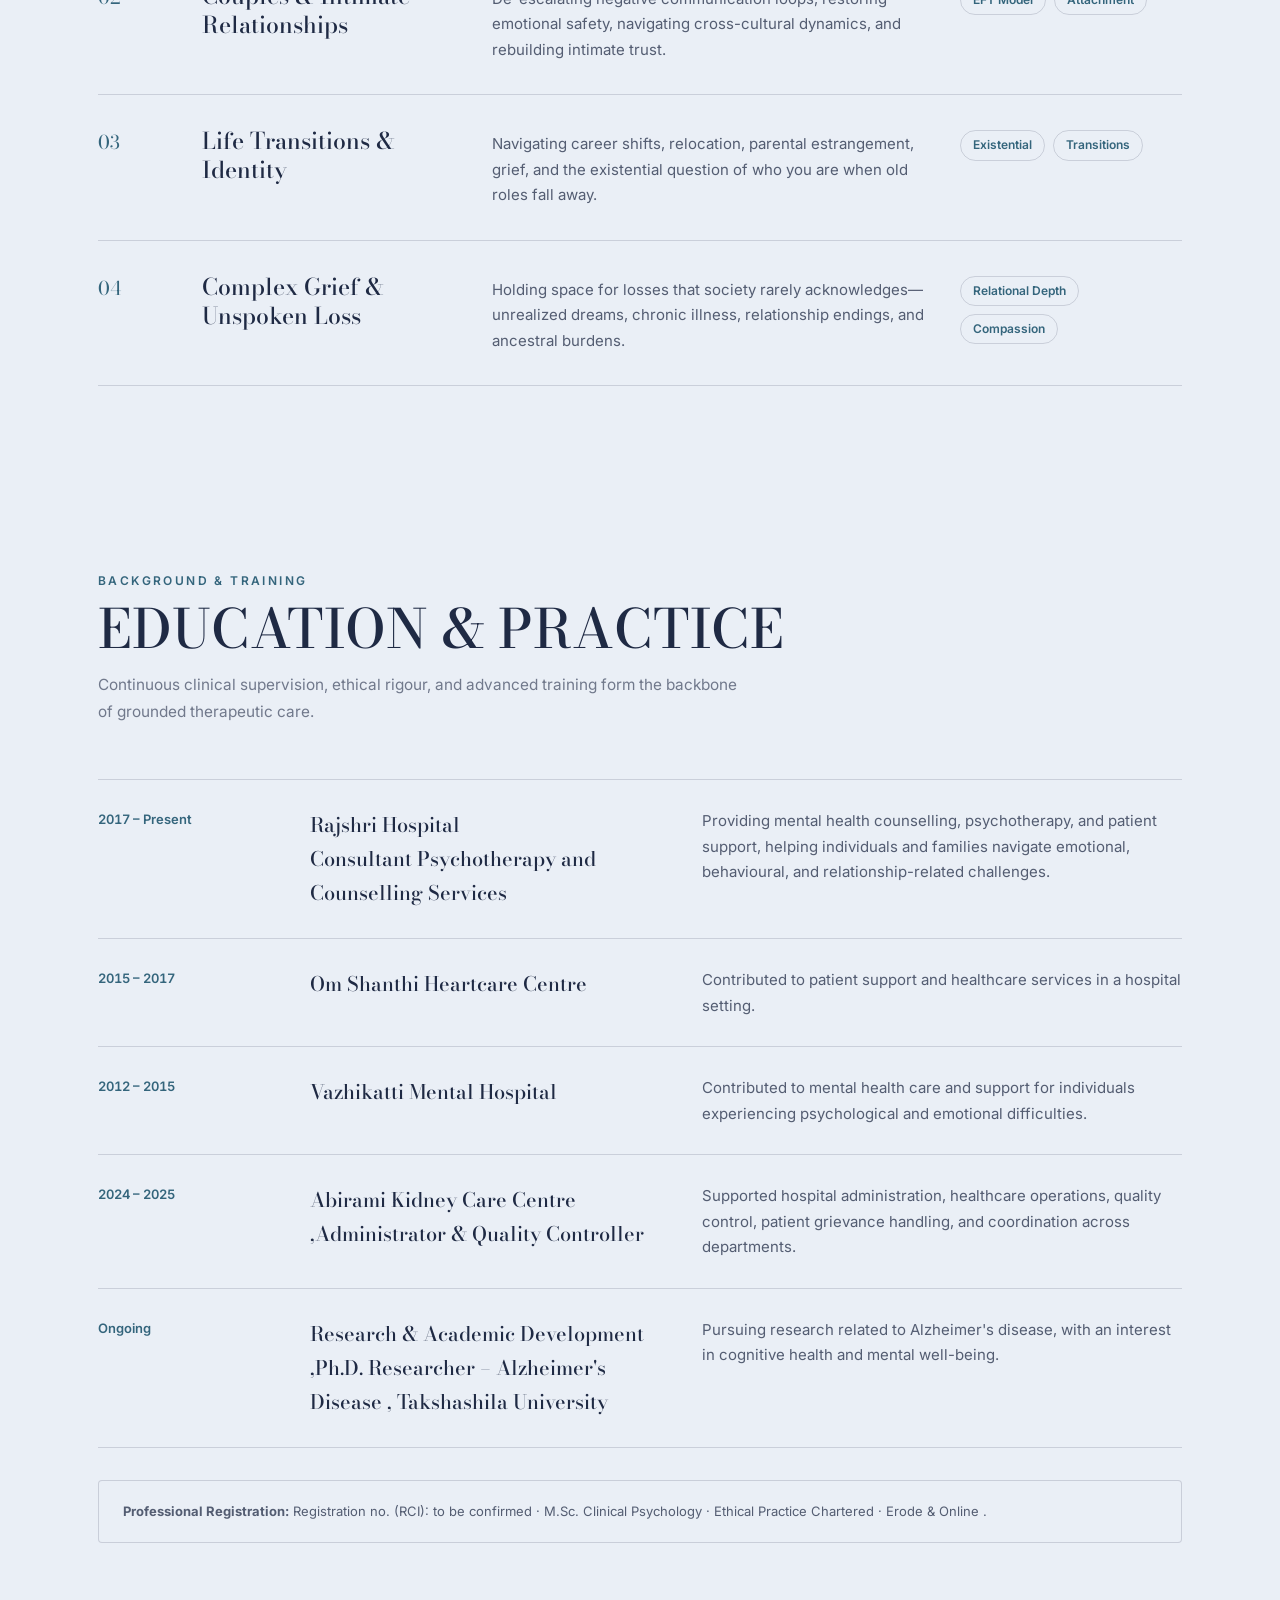
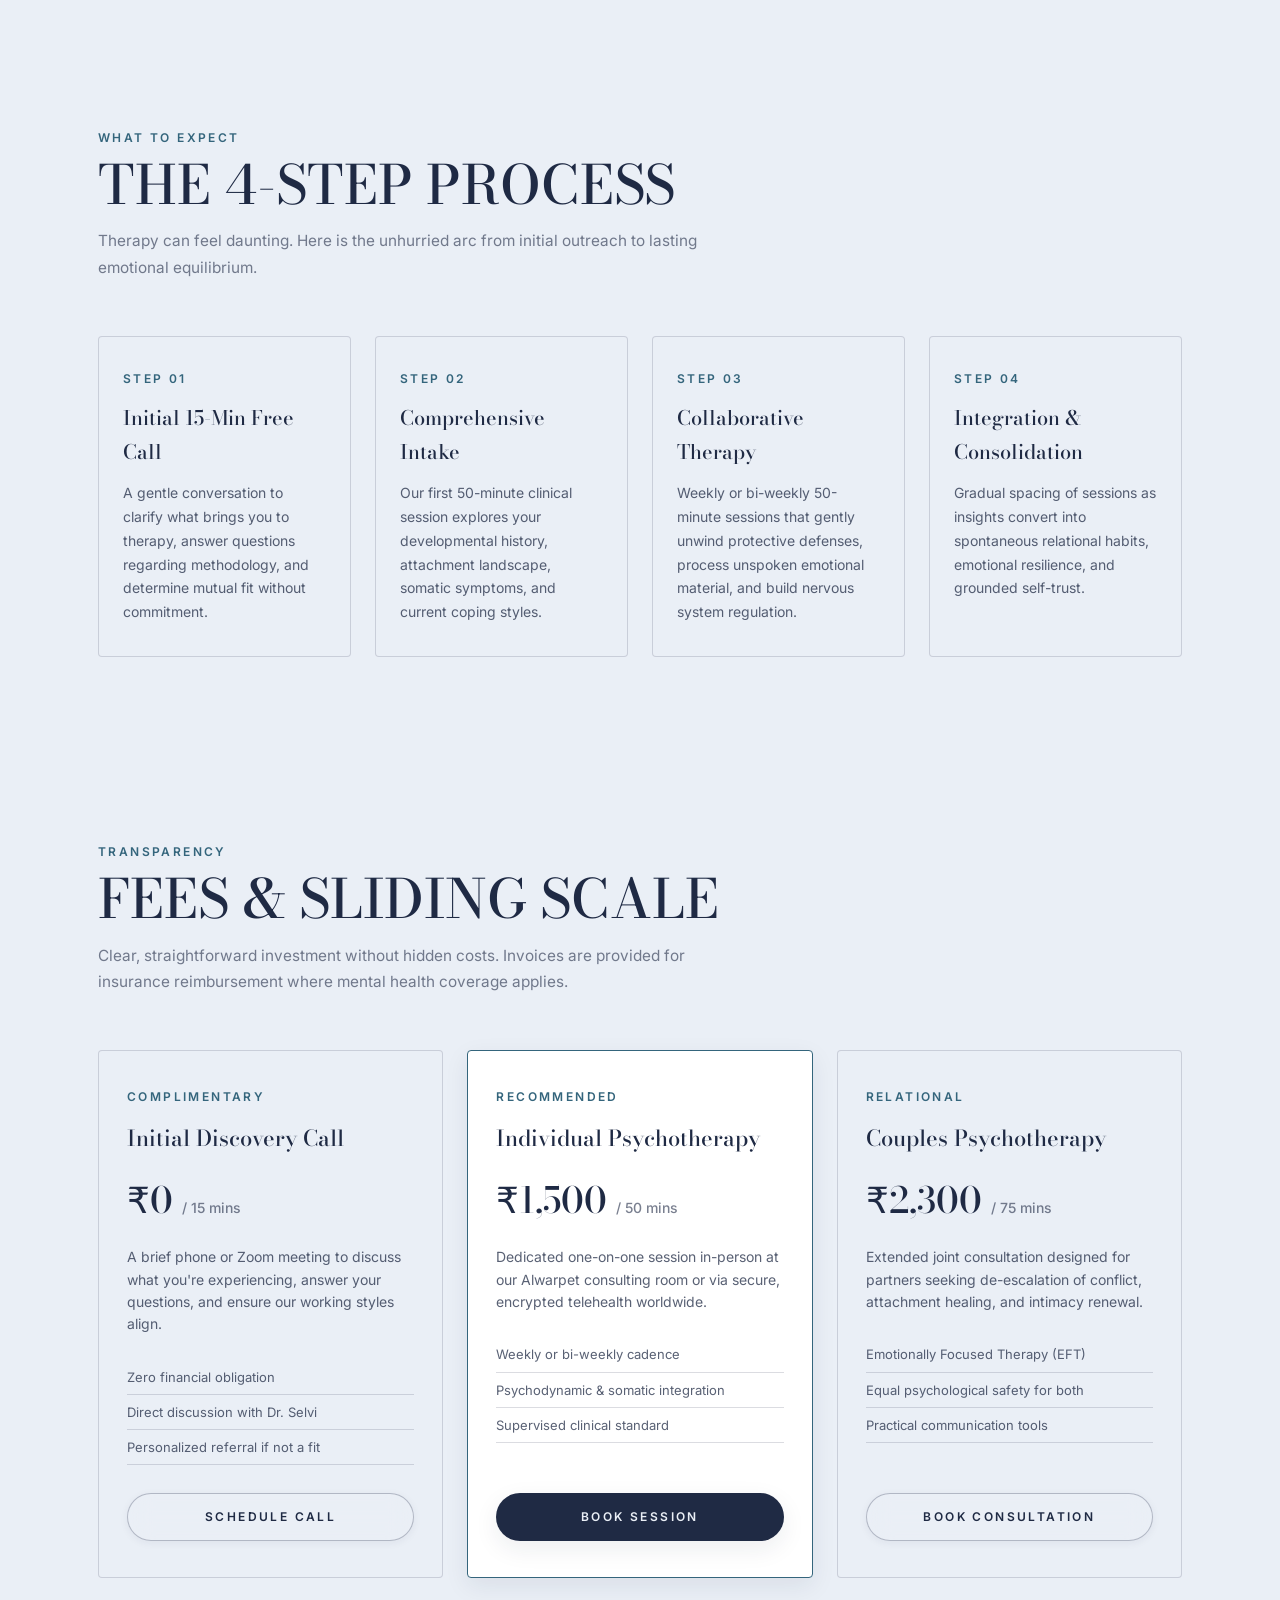
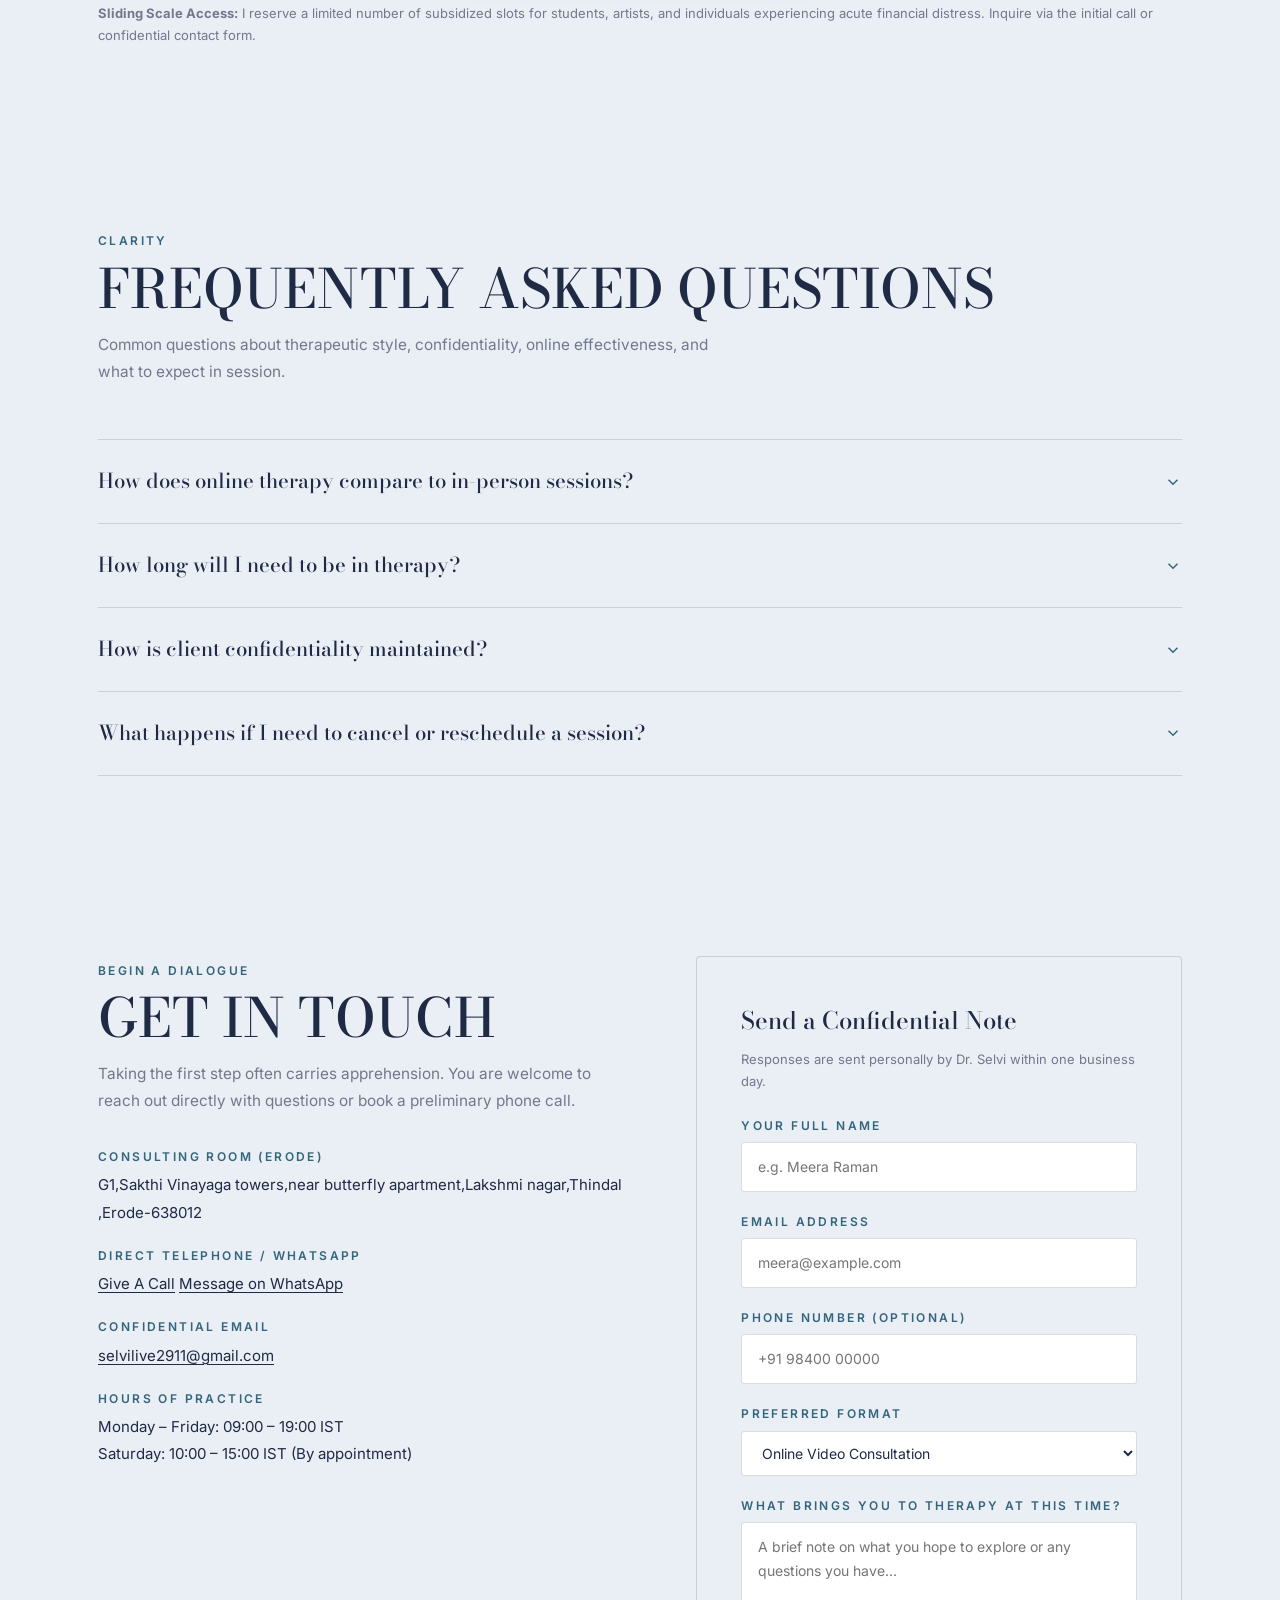
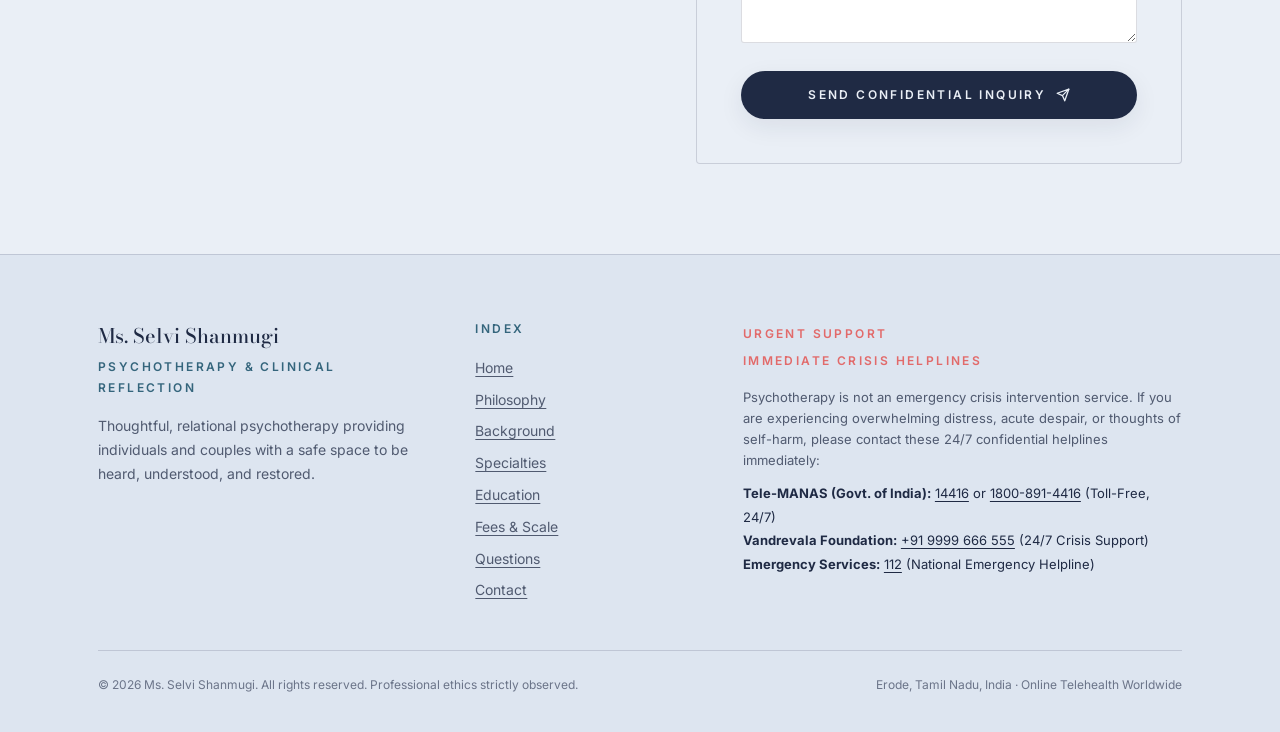
==== commit d2dc2d78: "Update location and name in footer and registration" ====
--- a/index.html
+++ b/index.html
@@ -501,7 +501,7 @@
 
             <!-- Registration number line placeholder clearly marked to be confirmed -->
             <div class="credentials-disclaimer reveal-fade">
-              <strong>Professional Registration:</strong> Registration no. (RCI): <!-- TODO: confirm with Dr. Selvi --> to be confirmed · M.Sc. Clinical Psychology · Ethical Practice Chartered · Chennai & Online Worldwide.
+              <strong>Professional Registration:</strong> Registration no. (RCI): <!-- TODO: confirm with Dr. Selvi --> to be confirmed · M.Sc. Clinical Psychology · Ethical Practice Chartered · Erode & Online .
             </div>
           </div>
         </section>
@@ -846,10 +846,10 @@
 
           <div class="footer-bottom-bar">
             <div class="footer-copy">
-              © <span id="current-year">2026</span> Dr. Selvi Shanmugi. All rights reserved. Professional ethics strictly observed.
+              © <span id="current-year">2026</span> Ms. Selvi Shanmugi. All rights reserved. Professional ethics strictly observed.
             </div>
             <div class="footer-legal">
-              <span>Chennai, Tamil Nadu, India</span>
+              <span>Erode, Tamil Nadu, India</span>
               <span>·</span>
               <span>Online Telehealth Worldwide</span>
             </div>
